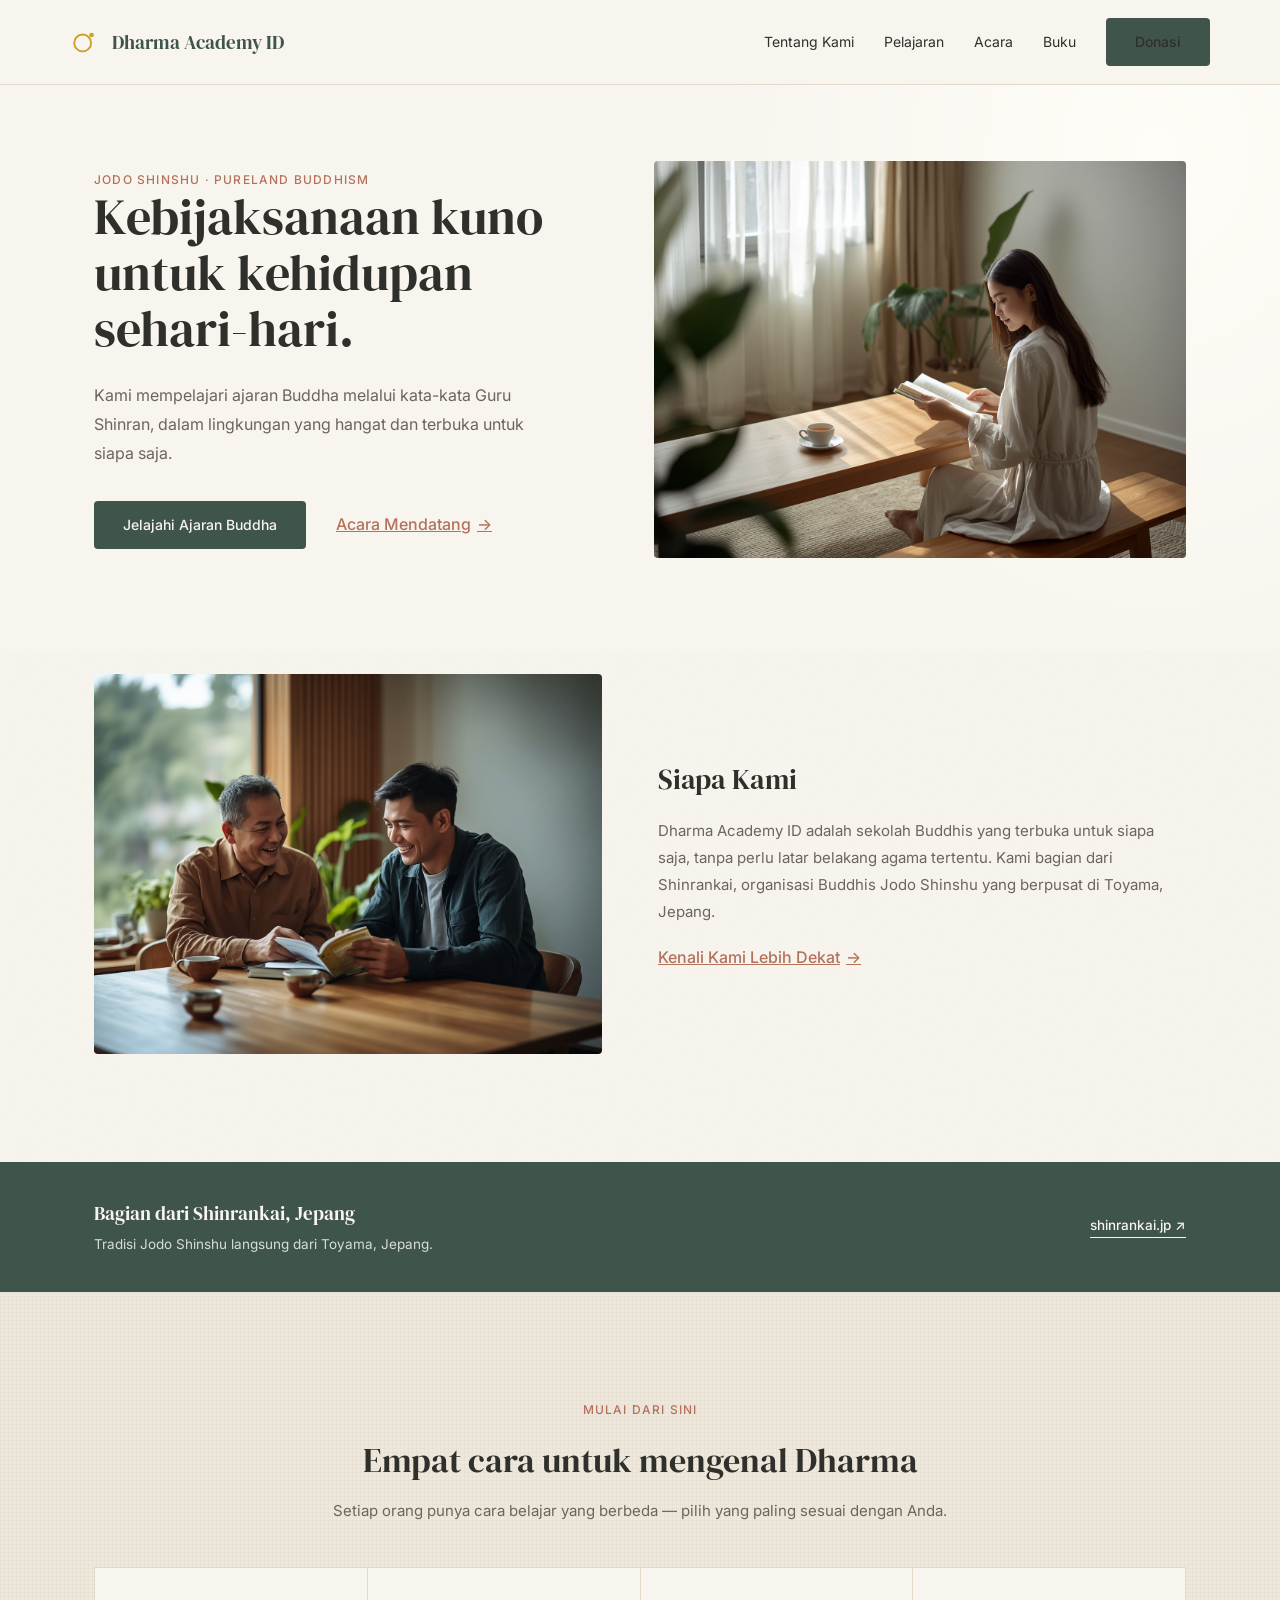
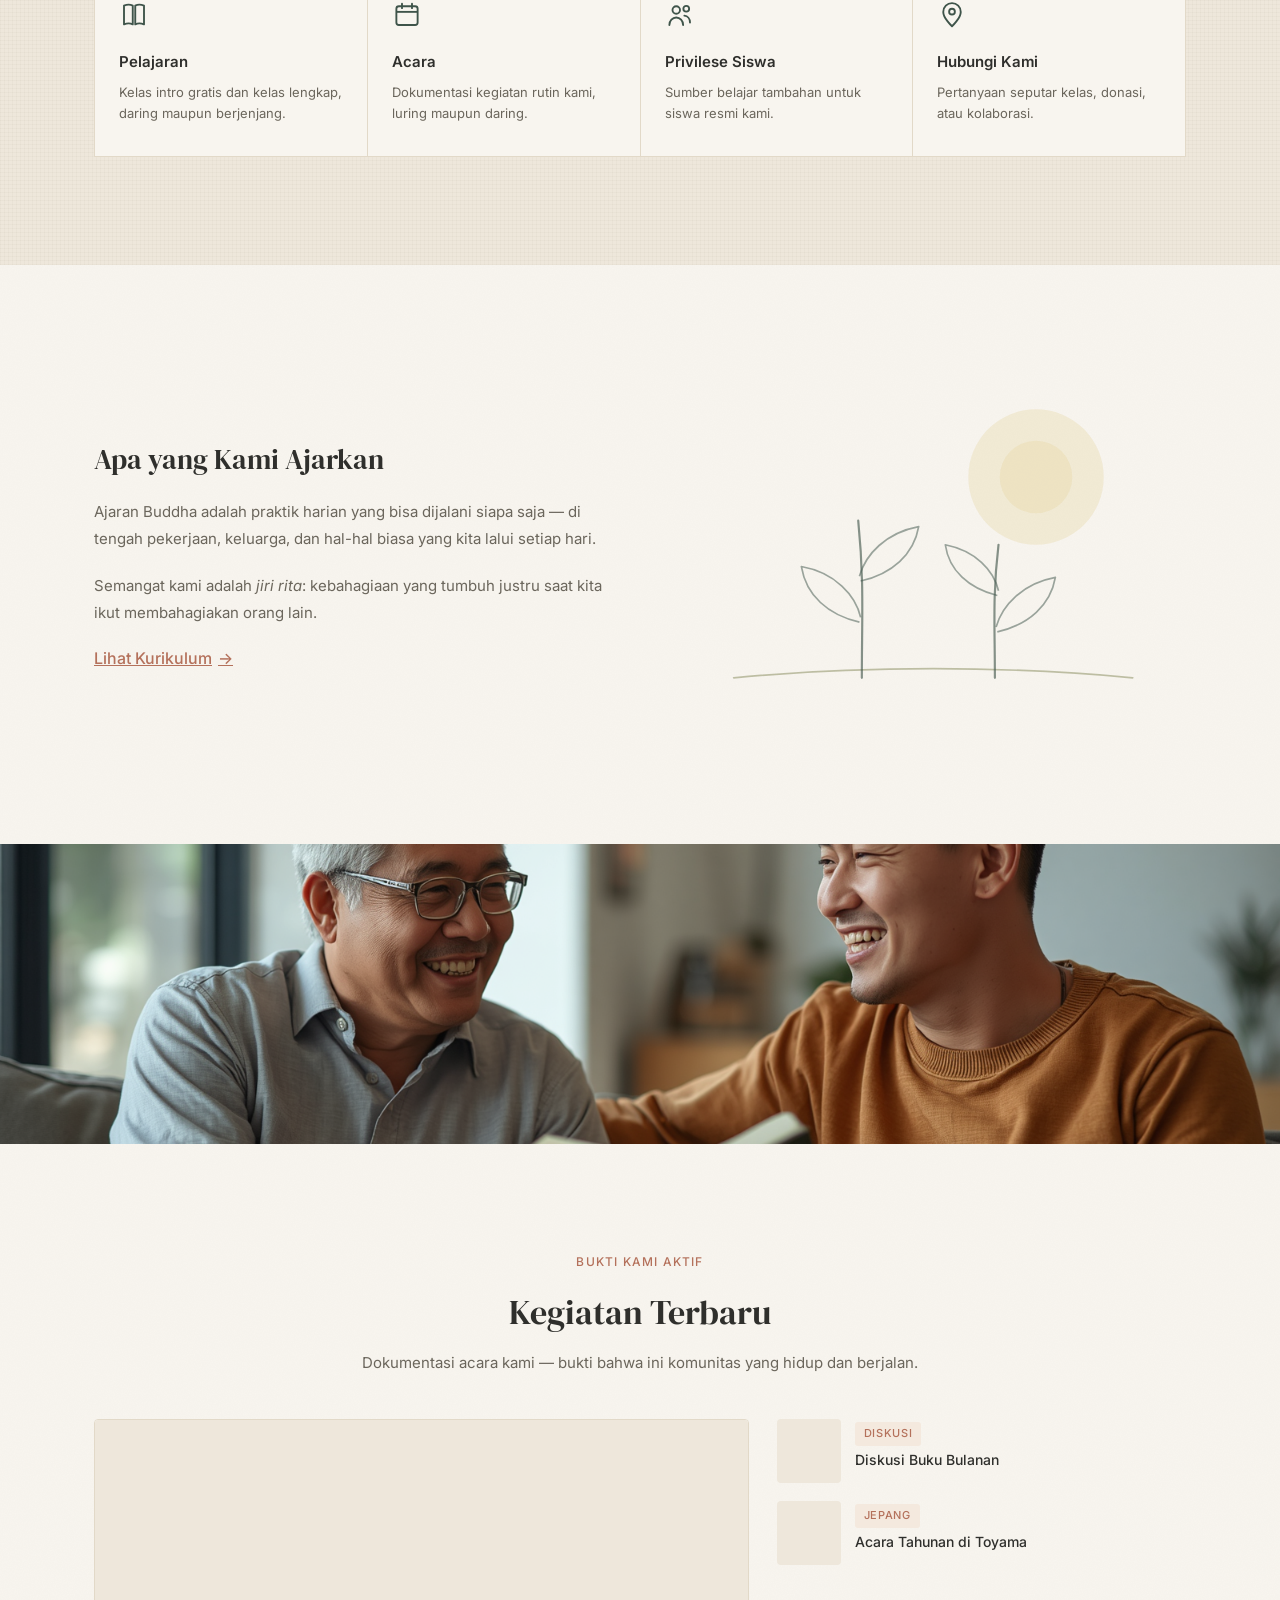
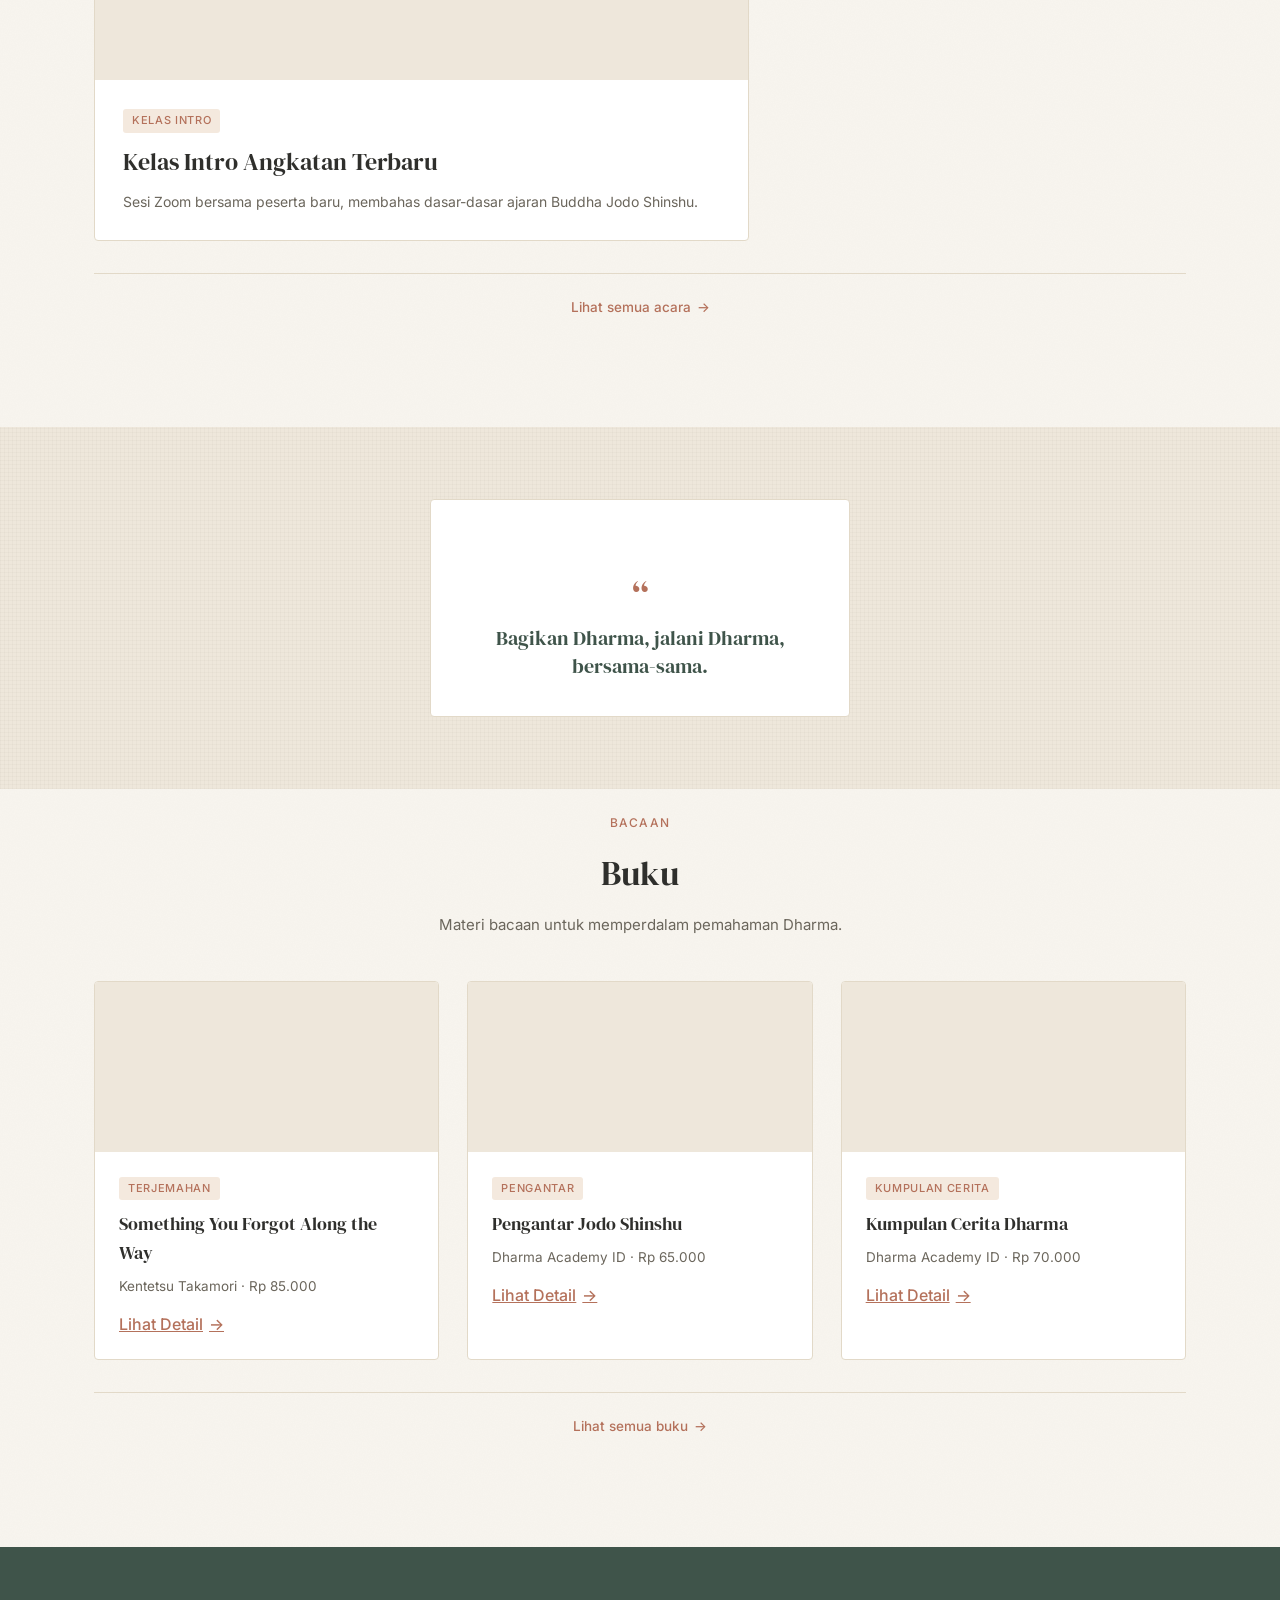
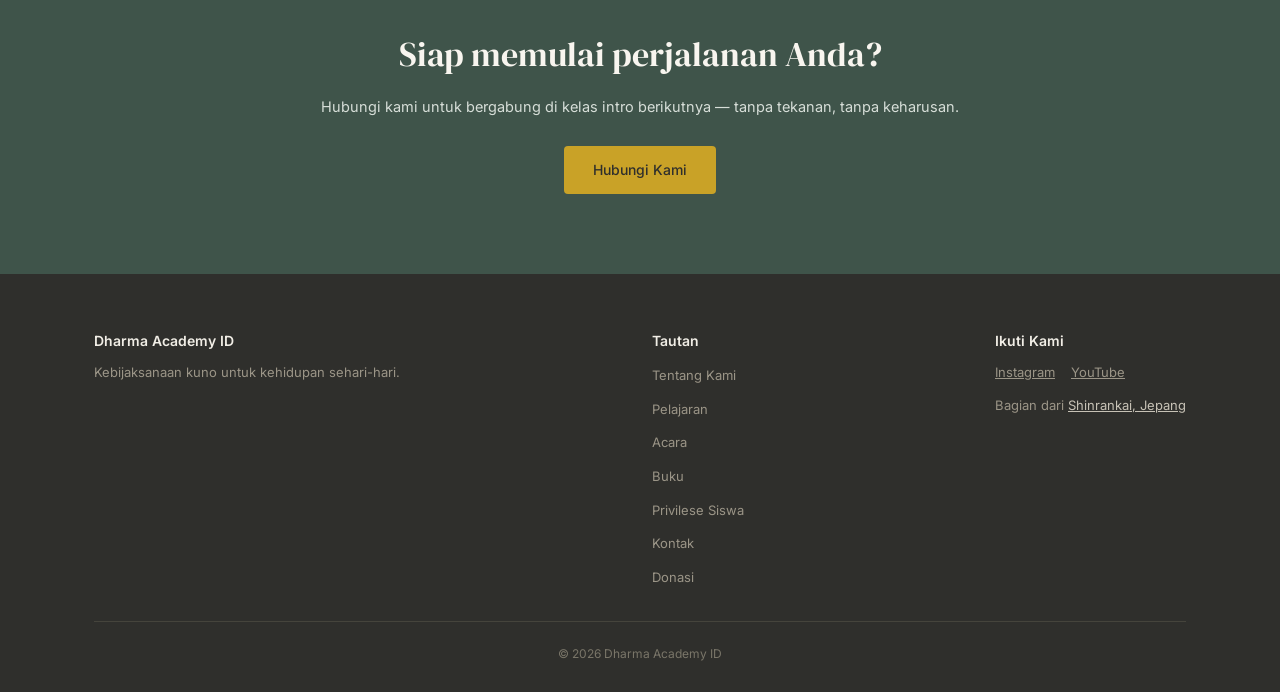
==== index.html @ abb0d8de "Blend B + C + E: give each element a distinct job Removes the breath marks and sprigs (placed becaus" ====
<!DOCTYPE html>
<html lang="id">
<head>
  <meta charset="UTF-8">
  <meta name="viewport" content="width=device-width, initial-scale=1.0">
  <title>Dharma Academy ID — Kebijaksanaan Kuno untuk Kehidupan Sehari-hari</title>
  <meta name="description" content="Dharma Academy ID adalah sekolah Buddhis yang terbuka untuk semua, berakar pada ajaran Buddha melalui kata-kata Guru Shinran, dan terhubung dengan kehidupan sehari-hari.">

  <meta property="og:title" content="Dharma Academy ID">
  <meta property="og:description" content="Kebijaksanaan kuno untuk kehidupan sehari-hari — belajar ajaran Buddha dalam lingkungan yang tenang dan terbuka untuk semua.">
  <meta property="og:type" content="website">
  <meta property="og:locale" content="id_ID">

  <link rel="preconnect" href="https://fonts.googleapis.com">
  <link rel="preconnect" href="https://fonts.gstatic.com" crossorigin>
  <link href="https://fonts.googleapis.com/css2?family=DM+Serif+Display&family=Inter:wght@400;500;600&display=swap" rel="stylesheet">
  <link rel="stylesheet" href="style.css">
</head>
<body>

<header class="site-header">
  <div class="wrap site-nav">
    <a href="index.html" class="site-nav__logo">
      <svg viewBox="0 0 64 64" xmlns="http://www.w3.org/2000/svg" role="img" aria-label="Logo Dharma Academy ID">
        <circle cx="27" cy="34" r="18" fill="none" stroke="#C9A227" stroke-width="4"/>
        <circle cx="46" cy="17" r="5" fill="#C9A227"/>
      </svg>
      <span>Dharma Academy ID</span>
    </a>
    <ul class="site-nav__links">
      <li><a href="about.html">Tentang Kami</a></li>
      <li><a href="lesson.html">Pelajaran</a></li>
      <li><a href="event.html">Acara</a></li>
      <li><a href="book.html">Buku</a></li>
      <li><a href="donation.html" class="btn btn-primary">Donasi</a></li>
    </ul>
    <button class="site-nav__toggle" aria-label="Buka menu" aria-expanded="false">&#9776;</button>
  </div>
  <div class="site-nav__drawer" hidden>
    <ul>
      <li><a href="about.html">Tentang Kami</a></li>
      <li><a href="lesson.html">Pelajaran</a></li>
      <li><a href="event.html">Acara</a></li>
      <li><a href="book.html">Buku</a></li>
      <li><a href="privilege.html">Privilese Siswa</a></li>
      <li><a href="contact.html">Kontak</a></li>
      <li><a href="donation.html" class="btn btn-primary">Donasi</a></li>
    </ul>
    <div class="site-nav__drawer__social">
      <a href="#" target="_blank" rel="noopener">Instagram</a>
      <a href="#" target="_blank" rel="noopener">YouTube</a>
    </div>
  </div>
</header>

<main>

  <section class="home-hero reveal">
    <div class="wrap home-hero__inner">
      <div class="home-hero__text">
        <p class="eyebrow">Jodo Shinshu &middot; Pureland Buddhism</p>
        <h1>Kebijaksanaan kuno untuk kehidupan sehari-hari.</h1>
        <p class="sub">Kami mempelajari ajaran Buddha melalui kata-kata Guru Shinran, dalam lingkungan yang hangat dan terbuka untuk siapa saja.</p>
        <div class="home-hero__actions">
          <a href="about.html" class="btn btn-primary">Jelajahi Ajaran Buddha</a>
          <a href="event.html" class="btn-text">Acara Mendatang</a>
        </div>
      </div>
      <div class="home-hero__image">
        <img src="assets/images/illustrations/hero-illustration.jpg" alt="Seseorang membaca dengan tenang di meja rendah kayu, ditemani secangkir teh" width="1000" height="750" loading="eager">
      </div>
    </div>
  </section>


  <section class="section reveal" style="padding-top:24px;">
    <div class="wrap content-split">
      <div class="content-split__image">
        <img src="assets/images/illustrations/community-illustration.jpg" alt="Dua orang berbincang hangat sambil membaca buku bersama" width="1000" height="750" loading="lazy">
      </div>
      <div class="content-split__text">
        <h2>Siapa Kami</h2>
        <p>Dharma Academy ID adalah sekolah Buddhis yang terbuka untuk siapa saja, tanpa perlu latar belakang agama tertentu. Kami bagian dari Shinrankai, organisasi Buddhis Jodo Shinshu yang berpusat di Toyama, Jepang.</p>
        <a href="about.html" class="btn-text">Kenali Kami Lebih Dekat</a>
      </div>
    </div>
  </section>

  <div class="japan-banner reveal">
    <div class="wrap japan-banner__inner">
      <div>
        <h3>Bagian dari Shinrankai, Jepang</h3>
        <p>Tradisi Jodo Shinshu langsung dari Toyama, Jepang.</p>
      </div>
      <a href="https://shinrankai.jp/" target="_blank" rel="noopener">shinrankai.jp &#8599;</a>
    </div>
  </div>

  <section class="section section--tinted reveal">
    <div class="wrap">
      <div class="section-header center">
        <p class="eyebrow">Mulai dari Sini</p>
        <h2>Empat cara untuk mengenal Dharma</h2>
        <p class="desc">Setiap orang punya cara belajar yang berbeda — pilih yang paling sesuai dengan Anda.</p>
      </div>
      <div class="card-grid-4">
        <a href="lesson.html" class="activity-card">
          <svg class="activity-card__icon" viewBox="0 0 24 24" fill="none" xmlns="http://www.w3.org/2000/svg"><path d="M4 4.5c2.5-1 5-1 7 0v15c-2-1-4.5-1-7 0v-15z" stroke="currentColor" stroke-width="1.5" stroke-linejoin="round"/><path d="M20 4.5c-2.5-1-5-1-7 0v15c2-1 4.5-1 7 0v-15z" stroke="currentColor" stroke-width="1.5" stroke-linejoin="round"/></svg>
          <h3>Pelajaran</h3>
          <p>Kelas intro gratis dan kelas lengkap, daring maupun berjenjang.</p>
        </a>
        <a href="event.html" class="activity-card">
          <svg class="activity-card__icon" viewBox="0 0 24 24" fill="none" xmlns="http://www.w3.org/2000/svg"><rect x="3.5" y="5" width="17" height="15" rx="2" stroke="currentColor" stroke-width="1.5"/><path d="M3.5 9.5h17" stroke="currentColor" stroke-width="1.5"/><path d="M8 3v3.5M16 3v3.5" stroke="currentColor" stroke-width="1.5" stroke-linecap="round"/></svg>
          <h3>Acara</h3>
          <p>Dokumentasi kegiatan rutin kami, luring maupun daring.</p>
        </a>
        <a href="privilege.html" class="activity-card">
          <svg class="activity-card__icon" viewBox="0 0 24 24" fill="none" xmlns="http://www.w3.org/2000/svg"><circle cx="9" cy="8" r="3" stroke="currentColor" stroke-width="1.5"/><path d="M3.5 20c0-3.3 2.5-6 5.5-6s5.5 2.7 5.5 6" stroke="currentColor" stroke-width="1.5" stroke-linecap="round"/><circle cx="17" cy="7" r="2.3" stroke="currentColor" stroke-width="1.5"/><path d="M15.5 12.5c2.6.3 4.5 2.6 4.5 5.5" stroke="currentColor" stroke-width="1.5" stroke-linecap="round"/></svg>
          <h3>Privilese Siswa</h3>
          <p>Sumber belajar tambahan untuk siswa resmi kami.</p>
        </a>
        <a href="contact.html" class="activity-card">
          <svg class="activity-card__icon" viewBox="0 0 24 24" fill="none" xmlns="http://www.w3.org/2000/svg"><path d="M12 21s7-6.5 7-11.5a7 7 0 10-14 0C5 14.5 12 21 12 21z" stroke="currentColor" stroke-width="1.5" stroke-linejoin="round"/><circle cx="12" cy="9.3" r="2.3" stroke="currentColor" stroke-width="1.5"/></svg>
          <h3>Hubungi Kami</h3>
          <p>Pertanyaan seputar kelas, donasi, atau kolaborasi.</p>
        </a>
      </div>
    </div>
  </section>

  <section class="section reveal">
    <div class="wrap content-split content-split--reverse">
      <div class="content-split__art">
        <svg viewBox="0 0 420 300" fill="none" xmlns="http://www.w3.org/2000/svg" role="img" aria-label="Dua tunas tumbuh dari tanah yang sama menuju cahaya">
          <circle cx="296" cy="86" r="56" fill="#C9A227" opacity=".13"/>
          <circle cx="296" cy="86" r="30" fill="#C9A227" opacity=".10"/>
          <path d="M46 252 C 150 242, 272 242, 376 252" stroke="#8F9366" stroke-width="1.4" stroke-linecap="round" opacity=".55"/>
          <path d="M152 252 C 152 202, 154 172, 149 122" stroke="#3F544A" stroke-width="1.8" stroke-linecap="round" opacity=".62"/>
          <path d="M150 206 C 124 200, 106 184, 102 160 C 130 165, 147 184, 151 202" stroke="#3F544A" stroke-width="1.4" stroke-linejoin="round" opacity=".5"/>
          <path d="M151 172 C 177 166, 195 150, 199 127 C 172 132, 155 150, 150 168" stroke="#3F544A" stroke-width="1.4" stroke-linejoin="round" opacity=".5"/>
          <path d="M262 252 C 262 210, 260 184, 265 142" stroke="#3F544A" stroke-width="1.8" stroke-linecap="round" opacity=".62"/>
          <path d="M264 214 C 290 208, 308 192, 312 169 C 285 174, 268 192, 263 210" stroke="#3F544A" stroke-width="1.4" stroke-linejoin="round" opacity=".5"/>
          <path d="M264 184 C 240 178, 224 163, 221 142 C 246 147, 261 163, 265 180" stroke="#3F544A" stroke-width="1.4" stroke-linejoin="round" opacity=".5"/>
        </svg>
      </div>
      <div class="content-split__text">
        <h2>Apa yang Kami Ajarkan</h2>
        <p>Ajaran Buddha adalah praktik harian yang bisa dijalani siapa saja — di tengah pekerjaan, keluarga, dan hal-hal biasa yang kita lalui setiap hari.</p>
        <p>Semangat kami adalah <em>jiri rita</em>: kebahagiaan yang tumbuh justru saat kita ikut membahagiakan orang lain.</p>
        <a href="lesson.html" class="btn-text">Lihat Kurikulum</a>
      </div>
    </div>
  </section>

  <div class="photo-band reveal">
    <img src="assets/images/illustrations/teaching-illustration.jpg" alt="Dua orang berbincang hangat sambil berbagi buku" loading="lazy">
  </div>

  <section class="section reveal">
    <div class="wrap">
      <div class="section-header center">
        <p class="eyebrow">Bukti Kami Aktif</p>
        <h2>Kegiatan Terbaru</h2>
        <p class="desc">Dokumentasi acara kami — bukti bahwa ini komunitas yang hidup dan berjalan.</p>
      </div>
      <div class="featured-grid">
        <a href="event.html" class="featured-card" style="text-decoration:none; color:inherit;">
          <div class="featured-card__image"></div>
          <div class="featured-card__body">
            <span class="card__tag">Kelas Intro</span>
            <h3 class="featured-card__title">Kelas Intro Angkatan Terbaru</h3>
            <p class="featured-card__text">Sesi Zoom bersama peserta baru, membahas dasar-dasar ajaran Buddha Jodo Shinshu.</p>
          </div>
        </a>
        <div class="featured-list">
          <a href="event.html" class="featured-list__item">
            <div class="featured-list__thumb"></div>
            <div>
              <span class="card__tag" style="margin-bottom:4px;">Diskusi</span>
              <p class="featured-list__title">Diskusi Buku Bulanan</p>
            </div>
          </a>
          <a href="event.html" class="featured-list__item">
            <div class="featured-list__thumb"></div>
            <div>
              <span class="card__tag" style="margin-bottom:4px;">Jepang</span>
              <p class="featured-list__title">Acara Tahunan di Toyama</p>
            </div>
          </a>
        </div>
      </div>
      <div class="text-separator" style="margin-top:32px;"><a href="event.html">Lihat semua acara</a></div>
    </div>
  </section>

  <div class="quote-band reveal">
    <div class="wrap">
      <div class="quote-card">
        <p class="quote-card__mark">&ldquo;</p>
        <blockquote>Bagikan Dharma, jalani Dharma, bersama-sama.</blockquote>
      </div>
    </div>
  </div>


  <section class="section reveal" style="padding-top:24px;">
    <div class="wrap">
      <div class="section-header center">
        <p class="eyebrow">Bacaan</p>
        <h2>Buku</h2>
        <p class="desc">Materi bacaan untuk memperdalam pemahaman Dharma.</p>
      </div>
      <div class="card-grid-3">
        <div class="card">
          <div class="card__image"></div>
          <div class="card__body">
            <span class="card__tag">Terjemahan</span>
            <h3 class="card__title">Something You Forgot Along the Way</h3>
            <p class="card__text">Kentetsu Takamori &middot; Rp 85.000</p>
            <a href="book.html" class="btn-text">Lihat Detail</a>
          </div>
        </div>
        <div class="card">
          <div class="card__image"></div>
          <div class="card__body">
            <span class="card__tag">Pengantar</span>
            <h3 class="card__title">Pengantar Jodo Shinshu</h3>
            <p class="card__text">Dharma Academy ID &middot; Rp 65.000</p>
            <a href="book.html" class="btn-text">Lihat Detail</a>
          </div>
        </div>
        <div class="card">
          <div class="card__image"></div>
          <div class="card__body">
            <span class="card__tag">Kumpulan Cerita</span>
            <h3 class="card__title">Kumpulan Cerita Dharma</h3>
            <p class="card__text">Dharma Academy ID &middot; Rp 70.000</p>
            <a href="book.html" class="btn-text">Lihat Detail</a>
          </div>
        </div>
      </div>
      <div class="text-separator" style="margin-top:32px;"><a href="book.html">Lihat semua buku</a></div>
    </div>
  </section>

  <div class="cta-band reveal">
    <div class="wrap">
      <h2>Siap memulai perjalanan Anda?</h2>
      <p>Hubungi kami untuk bergabung di kelas intro berikutnya — tanpa tekanan, tanpa keharusan.</p>
      <a href="contact.html" class="btn btn-primary">Hubungi Kami</a>
    </div>
  </div>

</main>

<footer class="site-footer">
  <div class="wrap">
    <div class="site-footer__inner">
      <div>
        <h4>Dharma Academy ID</h4>
        <p>Kebijaksanaan kuno untuk kehidupan sehari-hari.</p>
      </div>
      <div>
        <h4>Tautan</h4>
        <ul class="site-footer__links">
          <li><a href="about.html">Tentang Kami</a></li>
          <li><a href="lesson.html">Pelajaran</a></li>
          <li><a href="event.html">Acara</a></li>
          <li><a href="book.html">Buku</a></li>
          <li><a href="privilege.html">Privilese Siswa</a></li>
          <li><a href="contact.html">Kontak</a></li>
          <li><a href="donation.html">Donasi</a></li>
        </ul>
      </div>
      <div>
        <h4>Ikuti Kami</h4>
        <div class="site-footer__social">
          <a href="#" target="_blank" rel="noopener">Instagram</a>
          <a href="#" target="_blank" rel="noopener">YouTube</a>
        </div>
        <p style="margin-top:12px;">Bagian dari <a href="https://shinrankai.jp/" target="_blank" rel="noopener" style="color:#C7C2B6;">Shinrankai, Jepang</a></p>
      </div>
    </div>
    <div class="site-footer__bottom">&copy; 2026 Dharma Academy ID</div>
  </div>
</footer>

<button id="scroll-top" class="scroll-top" aria-label="Kembali ke atas" hidden>&#8593;</button>

<script src="main.js"></script>
</body>
</html>
---- style.css ----
/* ============================================================
   DHARMA ACADEMY ID — style.css (Website #3)
   Editorial, tranquil, Scandinavian x Japanese — "Ancient wisdom for everyday life"
   ============================================================ */

:root {
  /* Colors */
  --color-bg:          #F8F5EF;  /* warm paper */
  --color-bg-alt:      #EEE7DB;  /* soft linen */
  --color-ink:         #2F2F2C;  /* charcoal ink */
  --color-ink-muted:   #6B665C;
  --color-primary:     #3F544A;  /* forest green — primary buttons, headings accent */
  --color-primary-hover:#324237;
  --color-accent:      #B4715B;  /* muted clay — links */
  --color-highlight:   #C9A227;  /* morning gold — logo, small highlights */
  --color-moss:        #8F9366;  /* moss — tertiary accent */
  --color-white:       #FFFFFF;
  --color-border:      #E2D9C8;

  --font-display: 'DM Serif Display', Georgia, serif;
  --font-body: 'Inter', 'Noto Sans', system-ui, sans-serif;

  --max-width: 1140px;
  --spacing-section: 108px;
  --padding-x-mobile: 20px;
  --padding-x-desktop: 24px;
  --radius-card: 4px;
  --radius-btn: 4px;
}

* { box-sizing: border-box; }
html { scroll-behavior: smooth; }
body {
  margin: 0;
  font-family: var(--font-body);
  background-color: var(--color-bg);
  background-image: url("data:image/svg+xml,%3Csvg xmlns='http://www.w3.org/2000/svg' width='120' height='120'%3E%3Cfilter id='n'%3E%3CfeTurbulence type='fractalNoise' baseFrequency='0.85' numOctaves='2' stitchTiles='stitch'/%3E%3CfeColorMatrix type='matrix' values='0 0 0 0 0.18  0 0 0 0 0.16  0 0 0 0 0.13  0 0 0 0.02 0'/%3E%3C/filter%3E%3Crect width='120' height='120' filter='url(%23n)'/%3E%3C/svg%3E");
  color: var(--color-ink);
  line-height: 1.6;
  overflow-x: hidden;
}
img, svg { max-width: 100%; display: block; }
a { color: inherit; }
h1, h2, h3 { margin: 0; font-family: var(--font-display); font-weight: 400; }
p:last-child { margin-bottom: 0; }

.wrap { max-width: var(--max-width); margin: 0 auto; padding: 0 var(--padding-x-desktop); }

/* ── Buttons ──────────────────────────────────────────────── */
.btn {
  display: inline-block;
  font-family: var(--font-body);
  font-weight: 500;
  font-size: 14px;
  padding: 13px 28px;
  border-radius: var(--radius-btn);
  text-decoration: none;
  border: 1.5px solid transparent;
  min-height: 44px;
  line-height: 1.4;
  transition: background-color 0.2s ease, color 0.2s ease;
}
.btn-primary { background: var(--color-primary); color: var(--color-bg); }
.btn-primary:hover { background: var(--color-primary-hover); }
.btn-text { padding: 0; min-height: auto; color: var(--color-accent); font-weight: 500; }
.btn-text::after { content: '→'; margin-left: 6px; }

/* ── Header / Nav ─────────────────────────────────────────── */
.site-header { background: var(--color-bg); position: sticky; top: 0; z-index: 20; border-bottom: 1px solid var(--color-border); }
.site-nav { display: flex; align-items: center; justify-content: space-between; padding: 18px 0; }
.site-nav__logo { display: flex; align-items: center; gap: 12px; text-decoration: none; }
.site-nav__logo svg { width: 30px; height: 30px; }
.site-nav__logo span { font-family: var(--font-display); font-size: 19px; color: var(--color-primary); }
.site-nav__links { list-style: none; display: flex; align-items: center; gap: 30px; margin: 0; padding: 0; font-size: 14px; }
.site-nav__links a { text-decoration: none; color: var(--color-ink); }
.site-nav__links a:hover { color: var(--color-accent); }
.site-nav__toggle { display: none; background: none; border: none; font-size: 22px; color: var(--color-primary); cursor: pointer; min-width: 44px; min-height: 44px; }
.site-nav__drawer { background: var(--color-bg); border-top: 1px solid var(--color-border); padding: 20px var(--padding-x-mobile) 28px; }
.site-nav__drawer ul { list-style: none; margin: 0 0 20px; padding: 0; display: flex; flex-direction: column; gap: 18px; font-size: 15px; }
.site-nav__drawer a { text-decoration: none; color: var(--color-ink); }
.site-nav__drawer__social { display: flex; gap: 16px; font-size: 13px; color: var(--color-ink-muted); }

/* ── Homepage Hero ────────────────────────────────────────── */
.home-hero { background: var(--color-bg); padding: 76px 0 92px; }
.home-hero__inner { display: flex; align-items: center; gap: 68px; }
.home-hero__text { flex: 1 1 440px; }
.home-hero__eyebrow-row { display: flex; align-items: center; gap: 12px; margin-bottom: 22px; }
.home-hero__eyebrow-row .ink-mini { width: 46px; height: 46px; mix-blend-mode: multiply; flex-shrink: 0; }
.home-hero__text p.eyebrow { font-weight: 500; font-size: 12px; letter-spacing: 0.1em; text-transform: uppercase; color: var(--color-accent); margin: 0; }
.home-hero__text h1 { font-size: clamp(34px, 4.4vw, 50px); line-height: 1.12; margin: 0 0 24px; color: var(--color-ink); }
.home-hero__text p.sub { font-size: 16px; color: var(--color-ink-muted); line-height: 1.8; max-width: 440px; margin: 0 0 34px; }
.home-hero__actions { display: flex; align-items: center; gap: 30px; flex-wrap: wrap; }
.home-hero__image { flex: 1 1 480px; width: 100%; border-radius: var(--radius-card); overflow: hidden; }
.home-hero__image img { width: 100%; height: auto; }

/* ── Natural light ────────────────────────────────────────────
   A soft wash where daylight would fall. Gives warmth and depth
   with no symbolism attached — texture, not ornament. */
.home-hero::before, .page-hero::before {
  content: '';
  position: absolute;
  top: -30%; right: -12%;
  width: 62%; height: 150%;
  background: radial-gradient(ellipse at 65% 28%, rgba(255,253,247,0.95) 0%, rgba(255,253,247,0) 62%);
  pointer-events: none;
  z-index: 0;
}

/* ── MATERIAL — the quiet in between ──────────────────────────
   Job: fill negative space and mark a change of ground. The surface
   itself becomes linen; nothing is placed on it, so nothing can read
   as stuck on. From the MATERIAL row of the mood board. */
.section--tinted, .quote-band {
  background-color: var(--color-bg-alt);
  background-image:
    repeating-linear-gradient(90deg, rgba(90,80,60,.032) 0 1px, transparent 1px 4px),
    repeating-linear-gradient(0deg,  rgba(90,80,60,.032) 0 1px, transparent 1px 4px);
}

/* ── PHOTOGRAPH BAND — the human breath ───────────────────────
   Job: a full-width pause of real people between two ideas.
   Serves Human First. Used sparingly — at most once per page. */
.photo-band { width: 100%; height: 300px; overflow: hidden; }
.photo-band img { width: 100%; height: 100%; object-fit: cover; object-position: center 42%; }

/* ── EDITORIAL ILLUSTRATION — ideas that can't be photographed ─
   Job: sit beside the text as a companion image, at a size that
   matches it and aligned to the same column, so it belongs to the
   composition rather than resting on top of it. */
.content-split__art { flex: 1 1 380px; width: 100%; }
.content-split__art svg { width: 100%; height: auto; }

/* ── Breath mark ──────────────────────────────────────────────
   Section break between ideas. A hairline carrying the brand's own
   geometry (ring + offset dot), so the marks belong to the logo and
   to each other rather than being loose ornaments. */
.breath { display: flex; align-items: center; justify-content: center; gap: 16px; padding: 6px 0; }
.breath::before, .breath::after { content: ''; height: 1px; width: 72px; background: var(--color-border); }
.breath svg { width: 20px; height: 20px; color: var(--color-highlight); opacity: 0.85; flex-shrink: 0; }
.breath--soft::before, .breath--soft::after { width: 48px; }

/* ── Sprig ────────────────────────────────────────────────────
   A neutral growing form — warmth and "wisdom in daily life" without
   belonging to any one culture. Used sparingly, always in the margin. */
.sprig { position: absolute; pointer-events: none; color: var(--color-moss); opacity: 0.4; z-index: 0; }
.sprig--right { right: 2%; top: 12%; width: 78px; }
.sprig--left { left: 2%; bottom: 10%; width: 66px; transform: scaleX(-1); }
@media (max-width: 1240px) { .sprig { display: none; } }

.section, .home-hero, .page-hero, .quote-band { position: relative; overflow: hidden; }
.section > .wrap, .home-hero > .wrap, .page-hero > .wrap, .quote-band > .wrap { position: relative; z-index: 1; }

/* ── Section generic ──────────────────────────────────────── */
.section { padding: var(--spacing-section) 0; }
.section-header { max-width: 620px; margin: 0 0 44px; }
.section-header.center { text-align: center; margin-left: auto; margin-right: auto; }
.section-header p.eyebrow { font-weight: 500; font-size: 12px; letter-spacing: 0.1em; text-transform: uppercase; color: var(--color-accent); margin: 0 0 14px; }
.section-header h2 { font-size: clamp(26px, 3vw, 34px); margin: 0 0 12px; color: var(--color-ink); }
.section-header p.desc { font-size: 15px; color: var(--color-ink-muted); margin: 0; }

/* ── Content split (2-column image + text) ───────────────────── */
.content-split { display: flex; align-items: center; gap: 56px; }
.content-split--reverse { flex-direction: row-reverse; }
.content-split__image { flex: 1 1 380px; width: 100%; border-radius: var(--radius-card); overflow: hidden; }
.content-split__image img { width: 100%; height: auto; }
.content-split__text { flex: 1 1 400px; }
.content-split__text h2 { font-size: 28px; margin: 0 0 16px; }
.content-split__text p { font-size: 15px; color: var(--color-ink-muted); line-height: 1.8; margin: 0 0 20px; }

/* ── Japan connection banner ──────────────────────────────────── */
.japan-banner { background: var(--color-primary); color: var(--color-bg); padding: 36px 0; }
.japan-banner__inner { display: flex; align-items: center; justify-content: space-between; gap: 20px; flex-wrap: wrap; }
.japan-banner h3 { font-size: 19px; margin: 0 0 6px; }
.japan-banner p { font-family: var(--font-body); font-size: 13.5px; margin: 0; color: #D7DED8; }
.japan-banner a { color: var(--color-bg); font-weight: 500; font-size: 13.5px; text-decoration: none; border-bottom: 1px solid var(--color-bg); white-space: nowrap; }

/* ── Activity cards (4-up) ────────────────────────────────────── */
.card-grid-4 { display: grid; grid-template-columns: repeat(4, 1fr); gap: 1px; background: var(--color-border); border: 1px solid var(--color-border); }
.activity-card { background: var(--color-bg); padding: 32px 24px; display: block; text-decoration: none; color: inherit; transition: background-color 0.2s ease; }
a.activity-card:hover { background: var(--color-bg-alt); }
.activity-card__icon { width: 30px; height: 30px; color: var(--color-primary); margin-bottom: 20px; }
.activity-card h3 { font-family: var(--font-body); font-weight: 600; font-size: 15px; margin: 0 0 8px; color: var(--color-ink); }
.activity-card p { font-size: 13px; color: var(--color-ink-muted); margin: 0; }

/* ── Card grid (events, books — 3-up) ─────────────── */
.card-grid-3 { display: grid; grid-template-columns: repeat(3, 1fr); gap: 28px; }
.card { background: var(--color-white); border: 1px solid var(--color-border); border-radius: var(--radius-card); overflow: hidden; }
.card__image { height: 170px; background: var(--color-bg-alt); }
.card__body { padding: 22px 24px; }
.card__tag { display: inline-block; font-size: 11px; font-weight: 500; letter-spacing: 0.06em; text-transform: uppercase; color: var(--color-accent); background: #F4E9DE; padding: 3px 9px; border-radius: 3px; margin-bottom: 10px; }
.card__title { font-family: var(--font-display); font-size: 18px; margin: 0 0 8px; }
.card__text { font-size: 13.5px; color: var(--color-ink-muted); margin: 0 0 14px; }

/* ── Featured layout (one big + smaller list beside it) ──────────── */
.featured-grid { display: grid; grid-template-columns: 1.6fr 1fr; gap: 28px; align-items: start; }
.featured-card { background: var(--color-white); border: 1px solid var(--color-border); border-radius: var(--radius-card); overflow: hidden; }
.featured-card__image { height: 260px; background: var(--color-bg-alt); }
.featured-card__body { padding: 26px 28px; }
.featured-card__title { font-family: var(--font-display); font-size: 24px; margin: 0 0 10px; }
.featured-card__text { font-size: 14px; color: var(--color-ink-muted); margin: 0; }
.featured-list { display: flex; flex-direction: column; gap: 18px; }
.featured-list__item { display: flex; gap: 14px; align-items: flex-start; text-decoration: none; color: inherit; }
.featured-list__thumb { width: 64px; height: 64px; border-radius: 4px; background: var(--color-bg-alt); flex-shrink: 0; overflow: hidden; }
.featured-list__thumb img { width: 100%; height: 100%; object-fit: cover; }
.featured-list__title { font-size: 14px; font-weight: 500; margin: 0 0 4px; line-height: 1.4; }

/* ── Text separator ──────────────────────────────────────────── */
.text-separator { border-top: 1px solid var(--color-border); padding-top: 20px; text-align: center; }
.text-separator a { color: var(--color-accent); font-size: 13.5px; text-decoration: none; font-weight: 500; }
.text-separator a::after { content: '→'; margin-left: 6px; }

/* ── Quote card ─────────────────────────────────────────────────── */
.quote-band { padding: 72px 0; }
.quote-card { max-width: 420px; margin: 0 auto; background: var(--color-white); border: 1px solid var(--color-border); border-radius: var(--radius-card); padding: 36px 40px; text-align: center; }
.quote-card__mark { font-family: var(--font-display); font-size: 40px; color: var(--color-accent); line-height: 1; margin-bottom: 8px; }
.quote-card blockquote { font-family: var(--font-display); font-size: 20px; color: var(--color-primary); margin: 0; line-height: 1.4; }

/* ── CTA band ─────────────────────────────────────────────────── */
.cta-band { background: var(--color-primary); color: var(--color-bg); text-align: center; padding: 80px 0; }
.cta-band h2 { font-size: clamp(26px, 3vw, 34px); margin: 0 0 14px; color: var(--color-bg); }
.cta-band p { font-family: var(--font-body); font-size: 14.5px; color: #D7DED8; margin: 0 0 28px; }
.cta-band .btn-primary { background: var(--color-highlight); color: var(--color-ink); }
.cta-band .btn-primary:hover { background: #b8901f; }

/* ── Footer ───────────────────────────────────────────────────── */
.site-footer { background: var(--color-ink); color: #C7C2B6; padding: 56px 0 28px; }
.site-footer__inner { display: flex; justify-content: space-between; flex-wrap: wrap; gap: 32px; margin-bottom: 32px; }
.site-footer h4 { font-family: var(--font-body); font-weight: 600; color: #F1EEE6; font-size: 14px; margin: 0 0 10px; }
.site-footer p { font-size: 13px; margin: 0; color: #9B9587; }
.site-footer__links { list-style: none; margin: 0; padding: 0; display: flex; flex-direction: column; gap: 8px; }
.site-footer__links a { text-decoration: none; color: #9B9587; font-size: 13px; }
.site-footer__links a:hover { color: #F1EEE6; }
.site-footer__social { display: flex; gap: 16px; margin-top: 4px; font-size: 13px; color: #9B9587; }
.site-footer__bottom { border-top: 1px solid #45443C; padding-top: 22px; font-size: 12px; color: #7A7669; text-align: center; }

/* ── Scroll to top ────────────────────────────────────────────── */
.scroll-top {
  position: fixed; bottom: 24px; right: 24px; width: 44px; height: 44px; border-radius: 50%;
  background: var(--color-primary); color: var(--color-bg); border: none; font-size: 18px; cursor: pointer; z-index: 30;
}
.scroll-top[hidden] { display: none; }

/* ── Reveal ───────────────────────────────────────────────────
   Progressive enhancement: content is visible by default. Only once
   JS confirms it can drive the animation does it get hidden, so a
   script failure or a throttled tab can never blank the page. */
.reveal { transition: opacity 0.4s ease, transform 0.4s ease; }
html.js-reveal .reveal { opacity: 0; transform: translateY(16px); }
html.js-reveal .reveal.visible { opacity: 1; transform: none; }

@media (prefers-reduced-motion: reduce) {
  html.js-reveal .reveal { opacity: 1; transform: none; }
  .reveal { transition: none; }
}

/* ── Inner page hero ─────────────────────────────────────────── */
.page-hero { padding: 72px 0 52px; text-align: center; }
.page-hero .ink-accent { width: 92px; height: 92px; mix-blend-mode: multiply; margin: 0 auto 10px; }
.page-hero p.eyebrow { font-weight: 500; font-size: 12px; letter-spacing: 0.1em; text-transform: uppercase; color: var(--color-accent); margin: 0 0 14px; }
.page-hero h1 { font-size: clamp(32px, 4vw, 44px); line-height: 1.15; margin: 0 auto 18px; max-width: 760px; }
.page-hero p.lead { font-size: 16px; color: var(--color-ink-muted); line-height: 1.8; max-width: 620px; margin: 0 auto; }

/* ── Prose ───────────────────────────────────────────────────── */
.prose { max-width: 720px; }
.prose.center { margin-left: auto; margin-right: auto; }
.prose h3 { font-size: 22px; margin: 38px 0 12px; }
.prose h3:first-child { margin-top: 0; }
.prose p { font-size: 15.5px; color: var(--color-ink-muted); line-height: 1.85; margin: 0 0 18px; }
.prose ul { margin: 0 0 18px; padding-left: 20px; }
.prose li { font-size: 15.5px; color: var(--color-ink-muted); line-height: 1.85; margin-bottom: 8px; }
.prose strong { color: var(--color-ink); font-weight: 600; }

/* ── Numbered list (curriculum) ──────────────────────────────── */
.numbered-list { border-top: 1px solid var(--color-border); }
.numbered-item { display: flex; gap: 22px; padding: 20px 4px; border-bottom: 1px solid var(--color-border); align-items: baseline; }
.numbered-item__num { font-family: var(--font-display); font-size: 16px; color: var(--color-accent); min-width: 30px; flex-shrink: 0; }
.numbered-item__body h4 { font-family: var(--font-body); font-weight: 600; font-size: 15px; margin: 0 0 4px; color: var(--color-ink); }
.numbered-item__body p { font-size: 13.5px; color: var(--color-ink-muted); margin: 0; line-height: 1.7; }

/* ── Callout ─────────────────────────────────────────────────── */
.callout { background: var(--color-bg-alt); border-left: 3px solid var(--color-primary); padding: 28px 32px; }
.callout h4 { font-family: var(--font-body); font-weight: 600; font-size: 15px; margin: 0 0 10px; color: var(--color-ink); }
.callout p { font-size: 14px; color: var(--color-ink-muted); line-height: 1.78; margin: 0 0 12px; }
.callout dl { margin: 0; font-size: 14px; }
.callout dt { color: var(--color-ink-muted); margin-top: 12px; }
.callout dd { margin: 2px 0 0; color: var(--color-ink); font-weight: 500; }

/* ── Gallery ─────────────────────────────────────────────────── */
.gallery-grid { display: grid; grid-template-columns: repeat(3, 1fr); gap: 14px; }
.gallery-grid__item { background: var(--color-bg-alt); border: 1px solid var(--color-border); border-radius: var(--radius-card); aspect-ratio: 4 / 3; overflow: hidden; }
.gallery-grid__item img { width: 100%; height: 100%; object-fit: cover; }

/* ── Check list (privileges) ─────────────────────────────────── */
.check-list { list-style: none; margin: 0; padding: 0; display: grid; grid-template-columns: repeat(2, 1fr); gap: 1px; background: var(--color-border); border: 1px solid var(--color-border); }
.check-list li { background: var(--color-bg); padding: 22px 26px; font-size: 14.5px; color: var(--color-ink); display: flex; gap: 12px; align-items: flex-start; }
.check-list li::before { content: '—'; color: var(--color-accent); flex-shrink: 0; }
.check-list li span { color: var(--color-ink-muted); font-size: 13px; display: block; margin-top: 4px; line-height: 1.6; }

/* ── Detail rows ─────────────────────────────────────────────── */
.detail-list { border-top: 1px solid var(--color-border); max-width: 620px; margin: 0; }
.detail-row { display: flex; justify-content: space-between; gap: 20px; padding: 18px 2px; border-bottom: 1px solid var(--color-border); font-size: 14.5px; flex-wrap: wrap; }
.detail-row dt { color: var(--color-ink-muted); margin: 0; }
.detail-row dd { margin: 0; color: var(--color-ink); font-weight: 500; }
.detail-row dd a { color: var(--color-accent); text-decoration: none; }

/* ── Link list (external references) ─────────────────────────── */
.link-list { list-style: none; margin: 0; padding: 0; display: flex; flex-direction: column; gap: 1px; background: var(--color-border); border: 1px solid var(--color-border); }
.link-list li { background: var(--color-bg); }
.link-list a { display: flex; justify-content: space-between; align-items: center; gap: 16px; padding: 18px 24px; text-decoration: none; font-size: 14.5px; color: var(--color-ink); }
.link-list a:hover { background: var(--color-bg-alt); }
.link-list__meta { font-size: 13px; color: var(--color-ink-muted); text-align: right; }

/* ── Two column ──────────────────────────────────────────────── */
.two-col { display: grid; grid-template-columns: 1.3fr 1fr; gap: 56px; align-items: start; }

/* ── Mobile ───────────────────────────────────────────────────── */
@media (max-width: 900px) {
  .photo-band { height: 190px; }
  .gallery-grid { grid-template-columns: repeat(2, 1fr); }
  .check-list { grid-template-columns: 1fr; }
  .two-col { grid-template-columns: 1fr; gap: 36px; }
  .wrap { padding: 0 var(--padding-x-mobile); }
  .home-hero__inner, .content-split, .content-split--reverse, .featured-grid { flex-direction: column; }
  .featured-grid { display: flex; }
  .card-grid-4 { grid-template-columns: repeat(2, 1fr); }
  .card-grid-3 { grid-template-columns: 1fr; }
  .site-nav__links { display: none; }
  .site-nav__toggle { display: block; }
  .japan-banner__inner { flex-direction: column; align-items: flex-start; }
  :root { --spacing-section: 60px; }
}
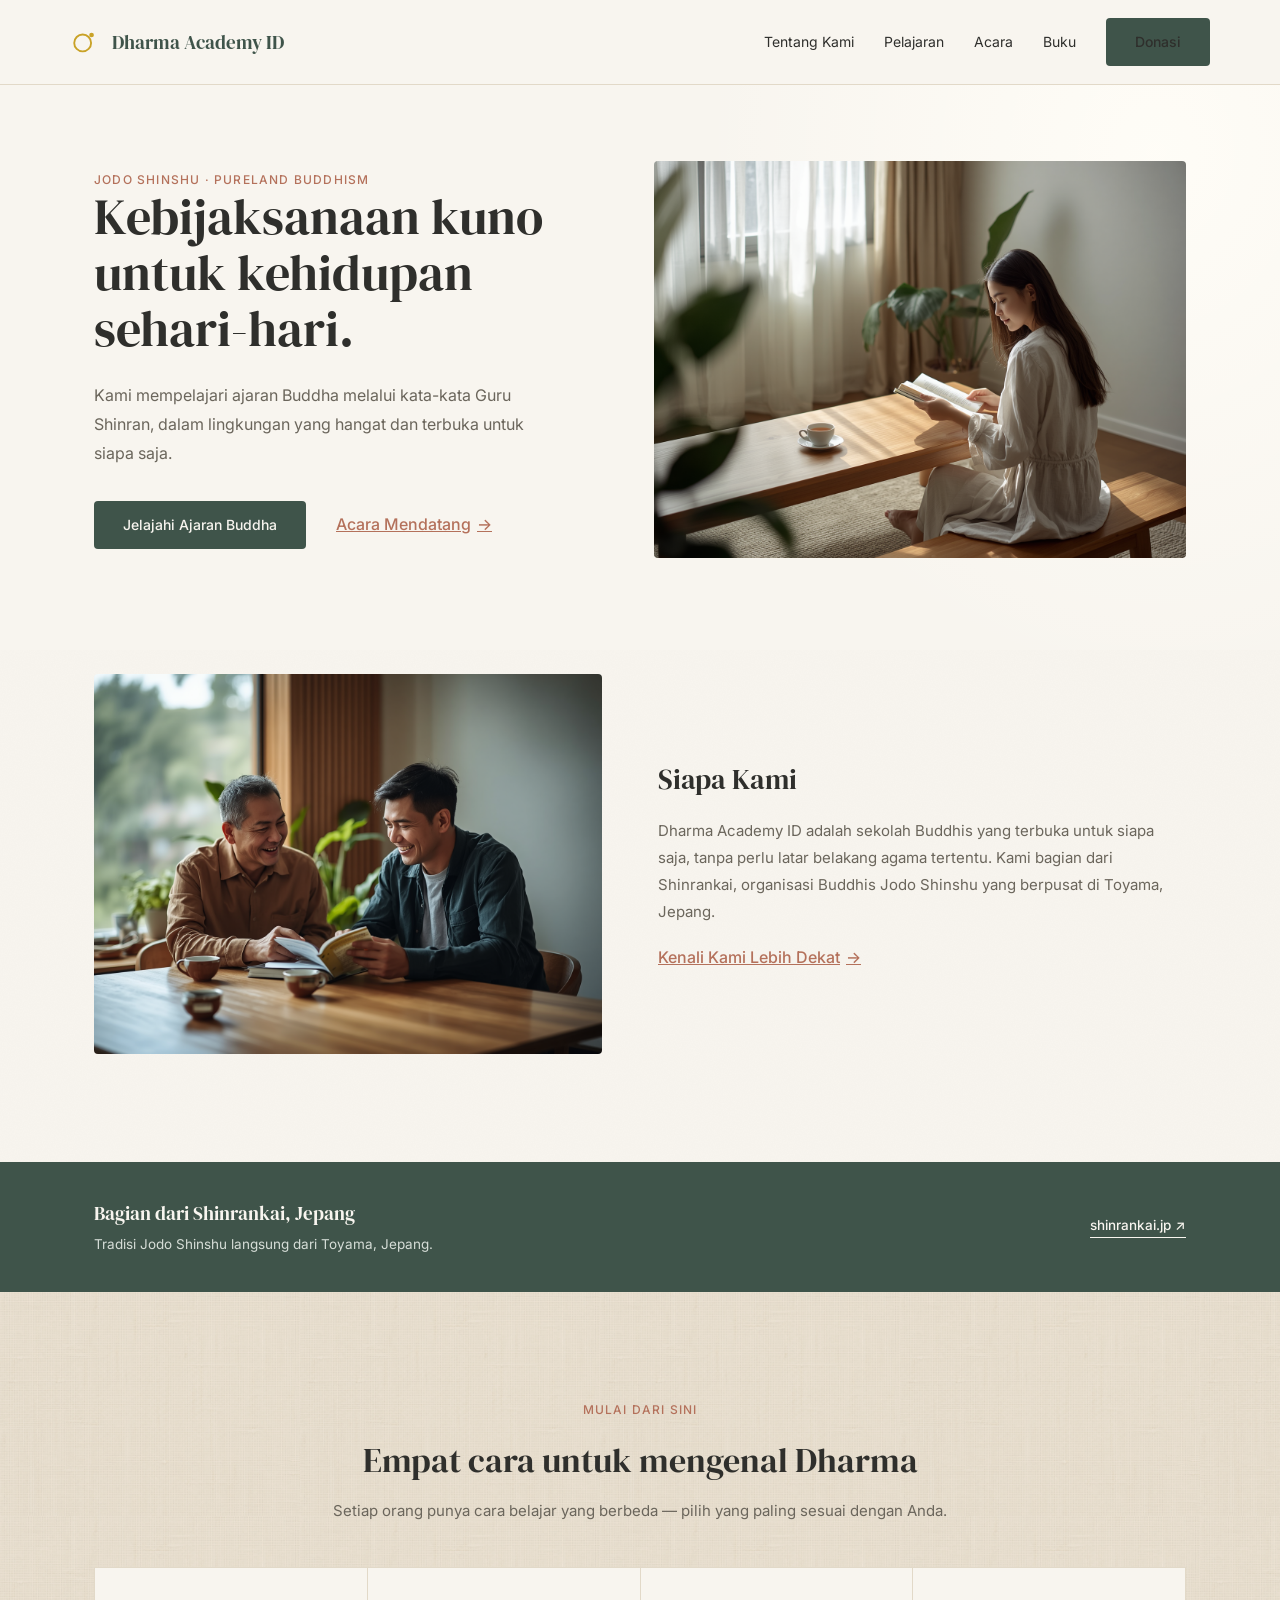
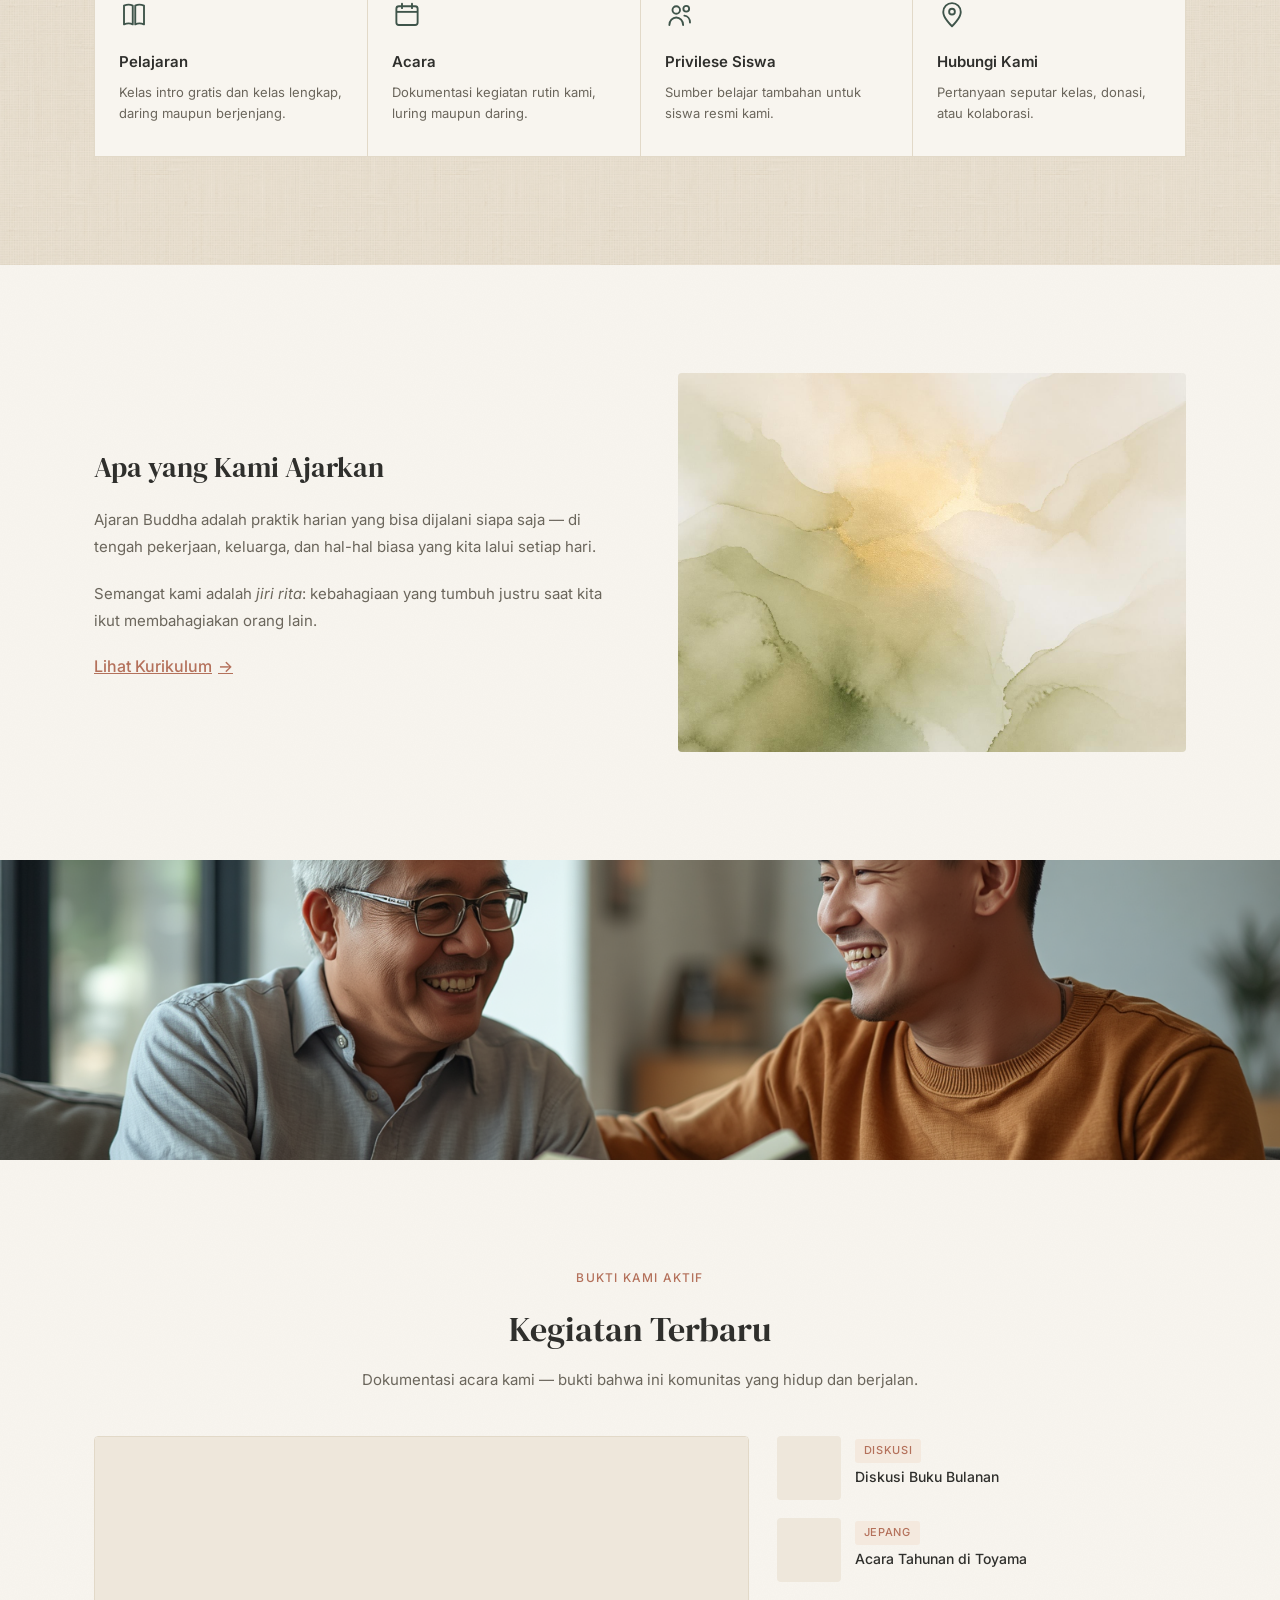
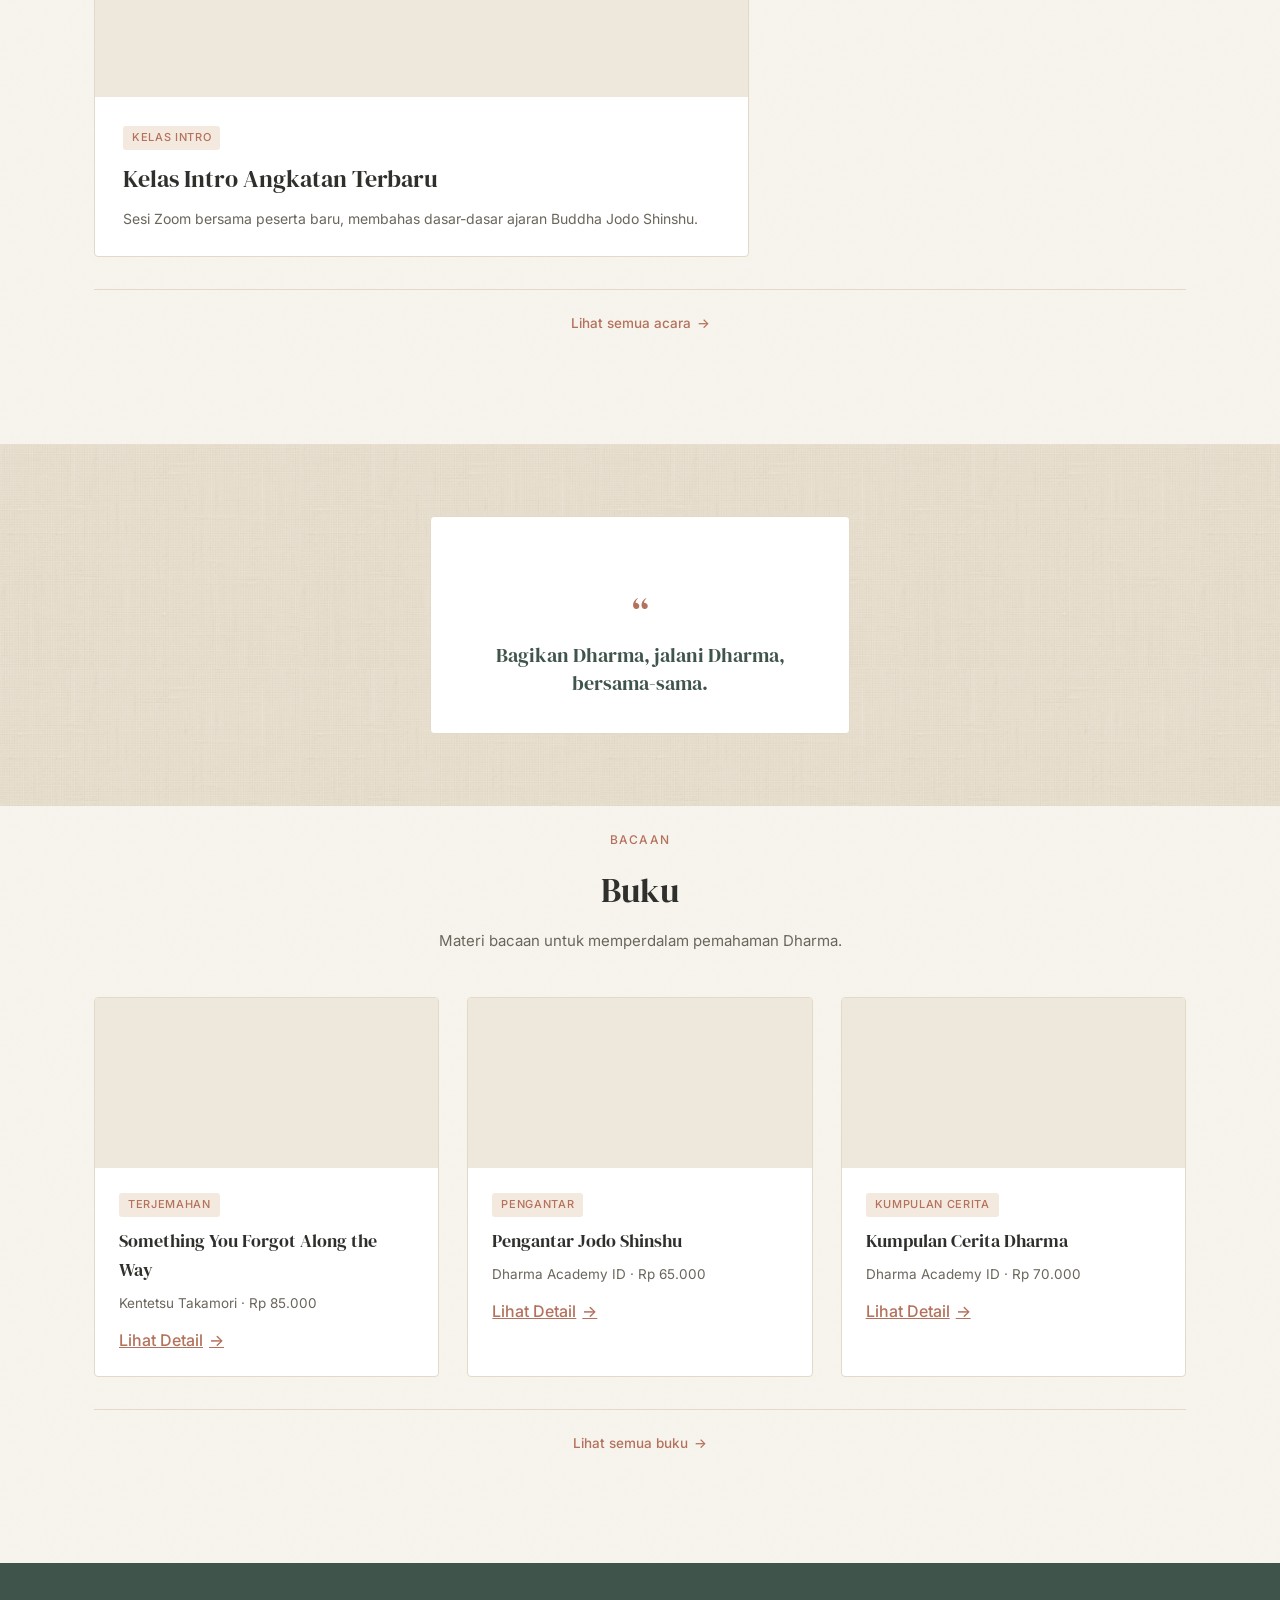
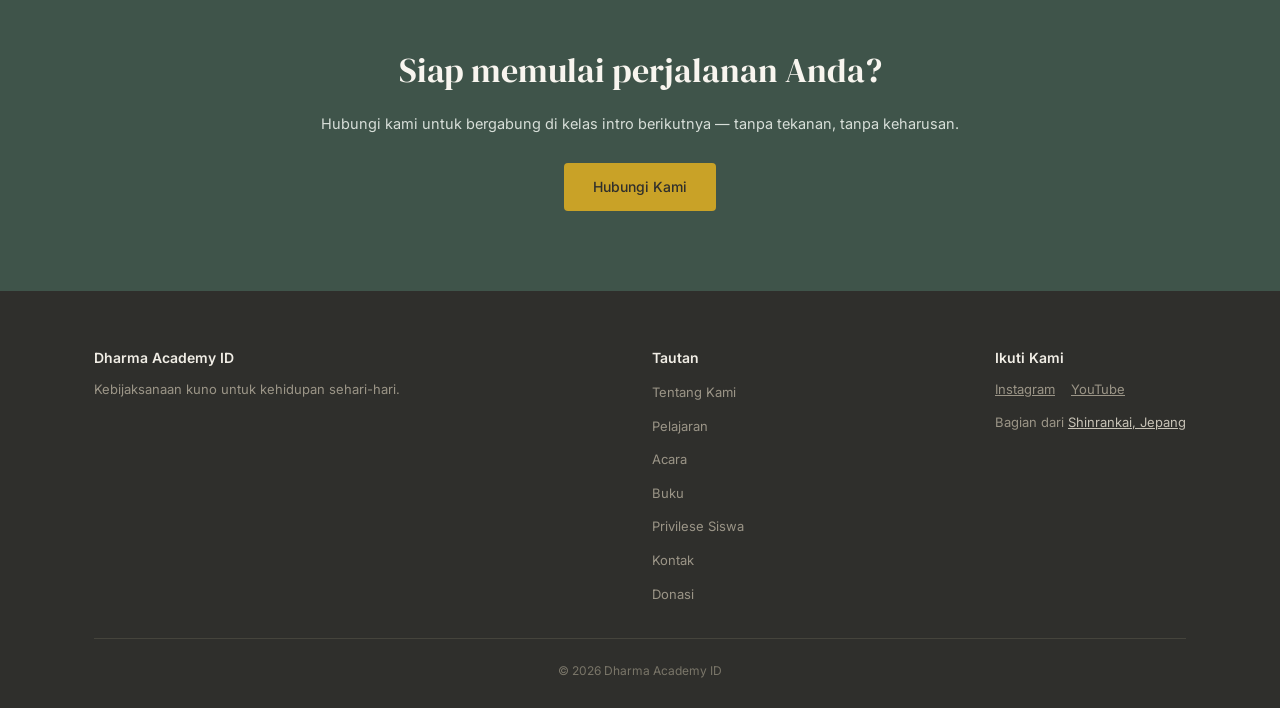
==== commit 19dce9b0: "Replace faked texture and clipart with real generated assets Both previous attempts failed for the s" ====
--- a/index.html
+++ b/index.html
@@ -131,17 +131,7 @@
   <section class="section reveal">
     <div class="wrap content-split content-split--reverse">
       <div class="content-split__art">
-        <svg viewBox="0 0 420 300" fill="none" xmlns="http://www.w3.org/2000/svg" role="img" aria-label="Dua tunas tumbuh dari tanah yang sama menuju cahaya">
-          <circle cx="296" cy="86" r="56" fill="#C9A227" opacity=".13"/>
-          <circle cx="296" cy="86" r="30" fill="#C9A227" opacity=".10"/>
-          <path d="M46 252 C 150 242, 272 242, 376 252" stroke="#8F9366" stroke-width="1.4" stroke-linecap="round" opacity=".55"/>
-          <path d="M152 252 C 152 202, 154 172, 149 122" stroke="#3F544A" stroke-width="1.8" stroke-linecap="round" opacity=".62"/>
-          <path d="M150 206 C 124 200, 106 184, 102 160 C 130 165, 147 184, 151 202" stroke="#3F544A" stroke-width="1.4" stroke-linejoin="round" opacity=".5"/>
-          <path d="M151 172 C 177 166, 195 150, 199 127 C 172 132, 155 150, 150 168" stroke="#3F544A" stroke-width="1.4" stroke-linejoin="round" opacity=".5"/>
-          <path d="M262 252 C 262 210, 260 184, 265 142" stroke="#3F544A" stroke-width="1.8" stroke-linecap="round" opacity=".62"/>
-          <path d="M264 214 C 290 208, 308 192, 312 169 C 285 174, 268 192, 263 210" stroke="#3F544A" stroke-width="1.4" stroke-linejoin="round" opacity=".5"/>
-          <path d="M264 184 C 240 178, 224 163, 221 142 C 246 147, 261 163, 265 180" stroke="#3F544A" stroke-width="1.4" stroke-linejoin="round" opacity=".5"/>
-        </svg>
+        <img src="assets/images/illustrations/wash-teaching.jpg" alt="" width="1000" height="750" loading="lazy">
       </div>
       <div class="content-split__text">
         <h2>Apa yang Kami Ajarkan</h2>
--- a/style.css
+++ b/style.css
@@ -110,11 +110,17 @@
    Job: fill negative space and mark a change of ground. The surface
    itself becomes linen; nothing is placed on it, so nothing can read
    as stuck on. From the MATERIAL row of the mood board. */
-.section--tinted, .quote-band {
-  background-color: var(--color-bg-alt);
-  background-image:
-    repeating-linear-gradient(90deg, rgba(90,80,60,.032) 0 1px, transparent 1px 4px),
-    repeating-linear-gradient(0deg,  rgba(90,80,60,.032) 0 1px, transparent 1px 4px);
+.section--tinted, .quote-band { background-color: var(--color-bg-alt); }
+.section--tinted::after, .quote-band::after {
+  content: '';
+  position: absolute;
+  inset: 0;
+  pointer-events: none;
+  z-index: 0;
+  background-image: url("assets/images/texture-linen.jpg");
+  background-size: 300px;          /* scaled well down so the weave reads fine, not like burlap */
+  mix-blend-mode: multiply;
+  opacity: 0.28;
 }
 
 /* ── PHOTOGRAPH BAND — the human breath ───────────────────────
@@ -127,8 +133,8 @@
    Job: sit beside the text as a companion image, at a size that
    matches it and aligned to the same column, so it belongs to the
    composition rather than resting on top of it. */
-.content-split__art { flex: 1 1 380px; width: 100%; }
-.content-split__art svg { width: 100%; height: auto; }
+.content-split__art { flex: 1 1 380px; width: 100%; border-radius: var(--radius-card); overflow: hidden; }
+.content-split__art img { width: 100%; height: auto; }
 
 /* ── Breath mark ──────────────────────────────────────────────
    Section break between ideas. A hairline carrying the brand's own
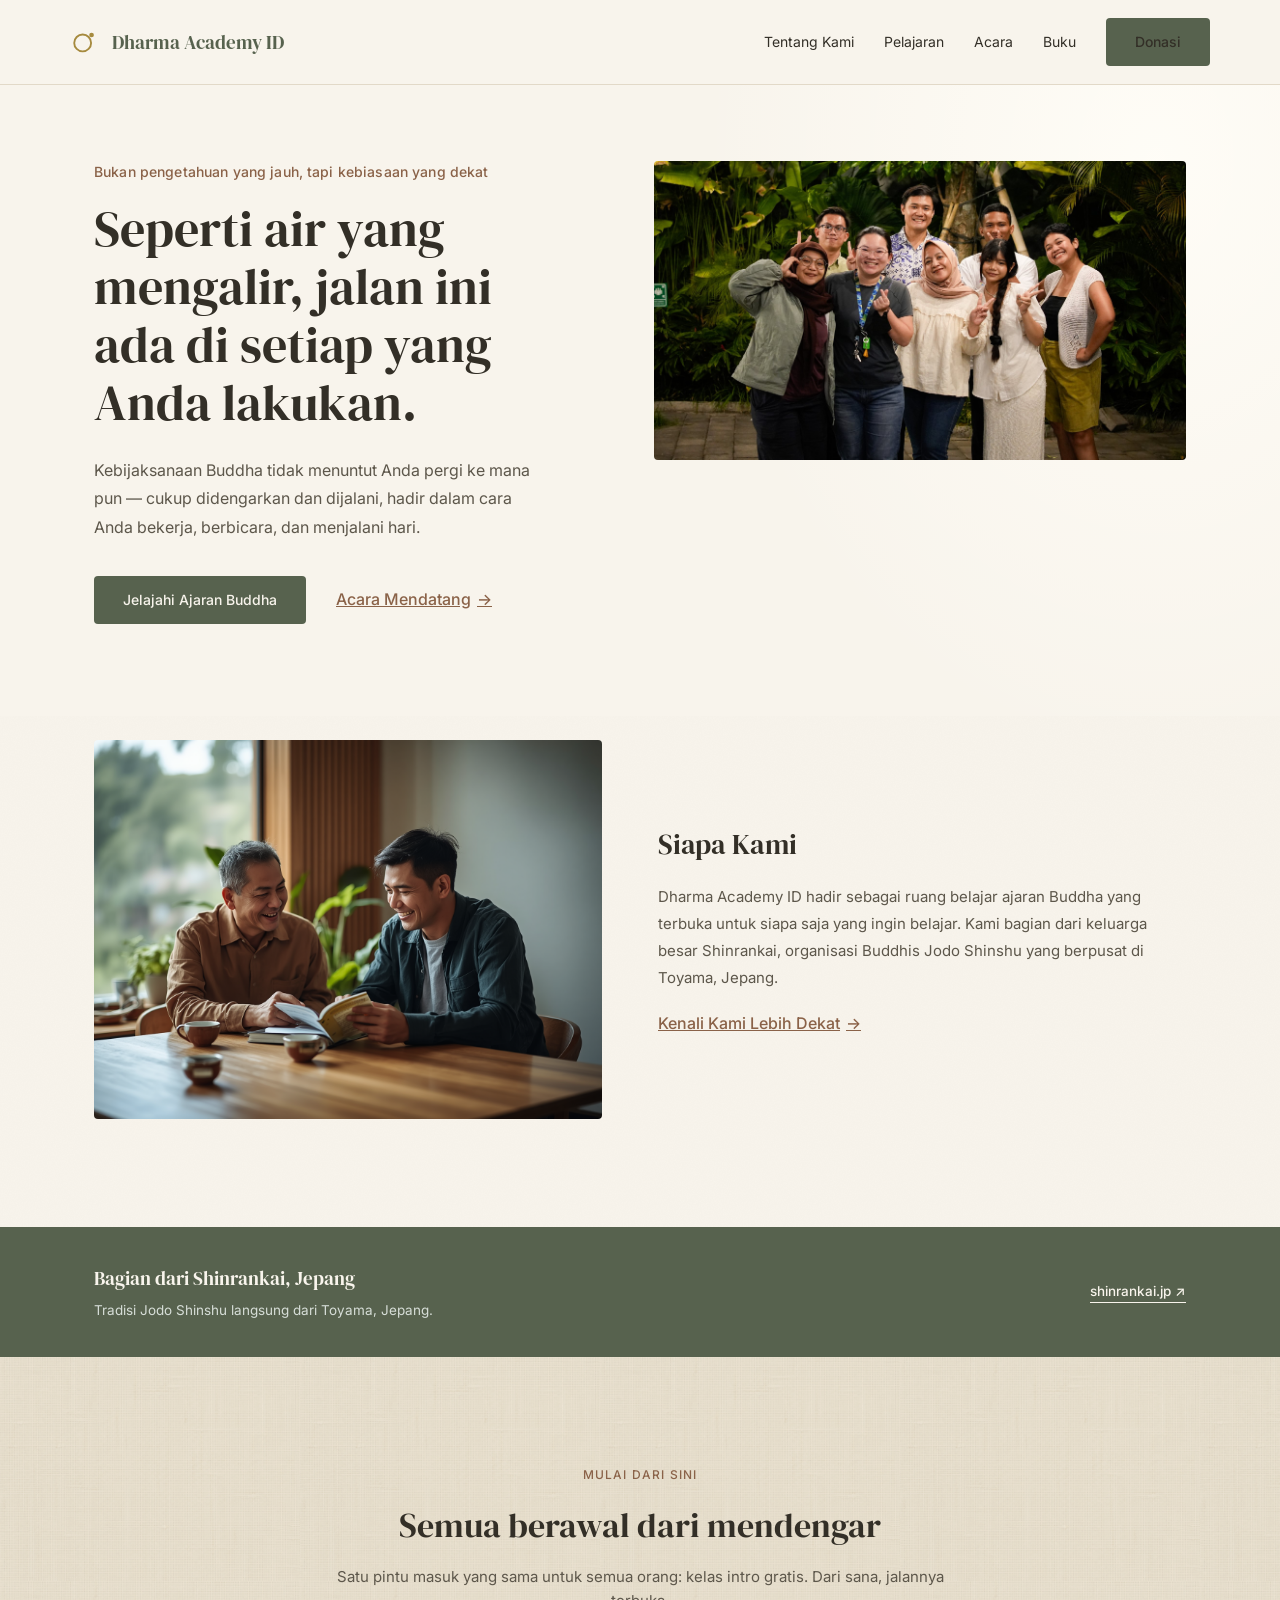
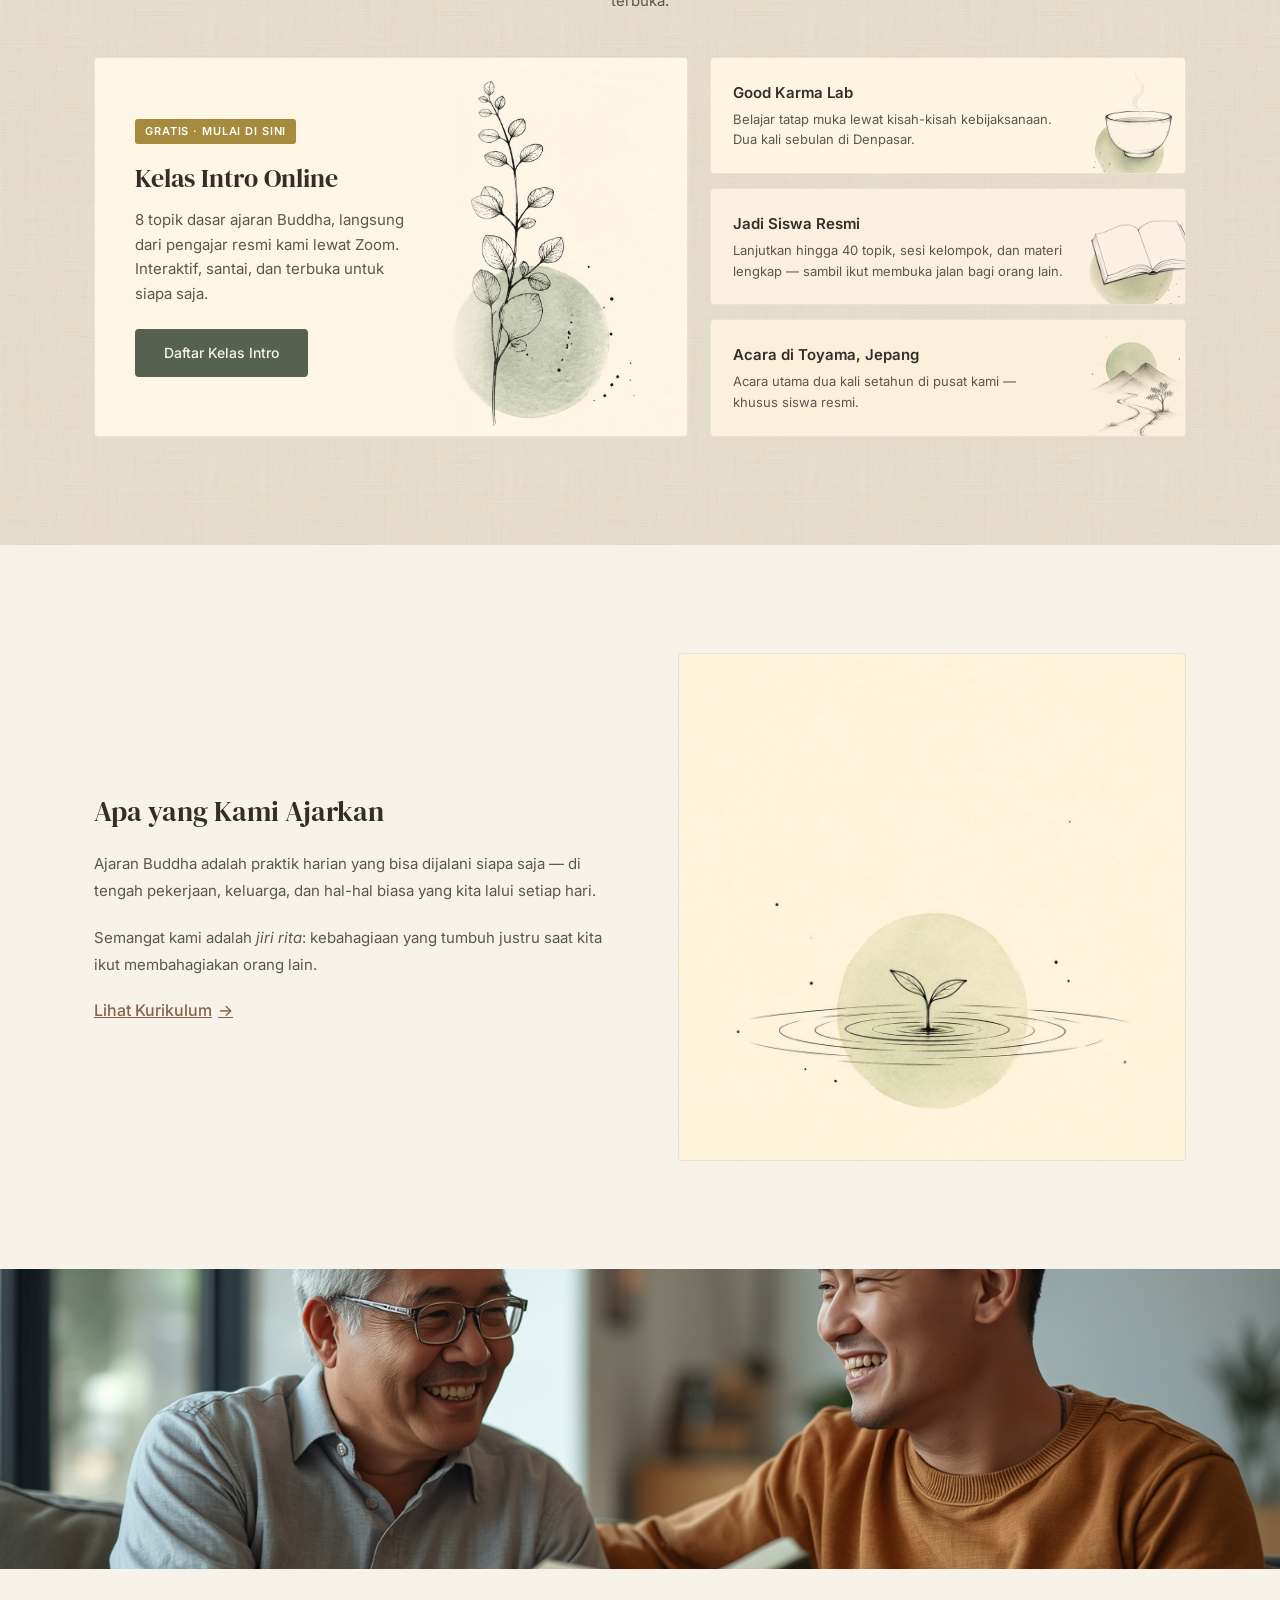
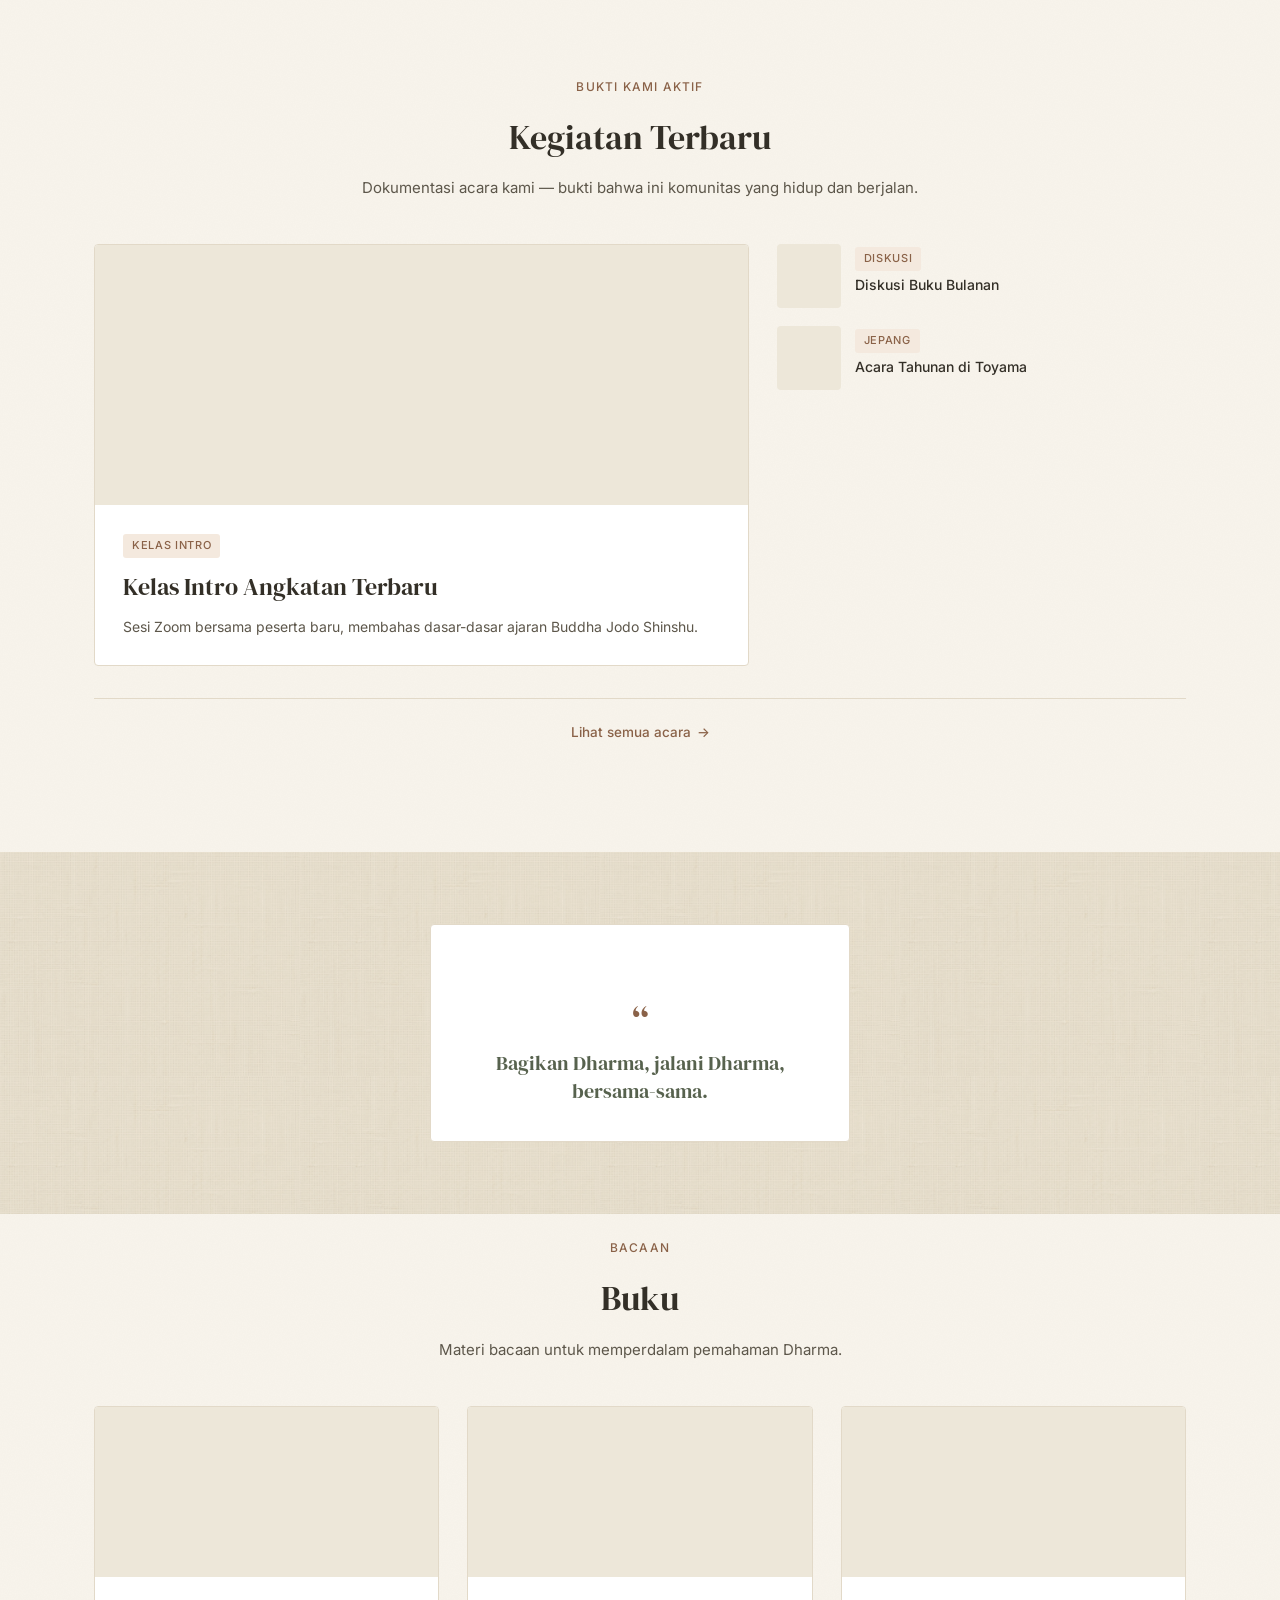
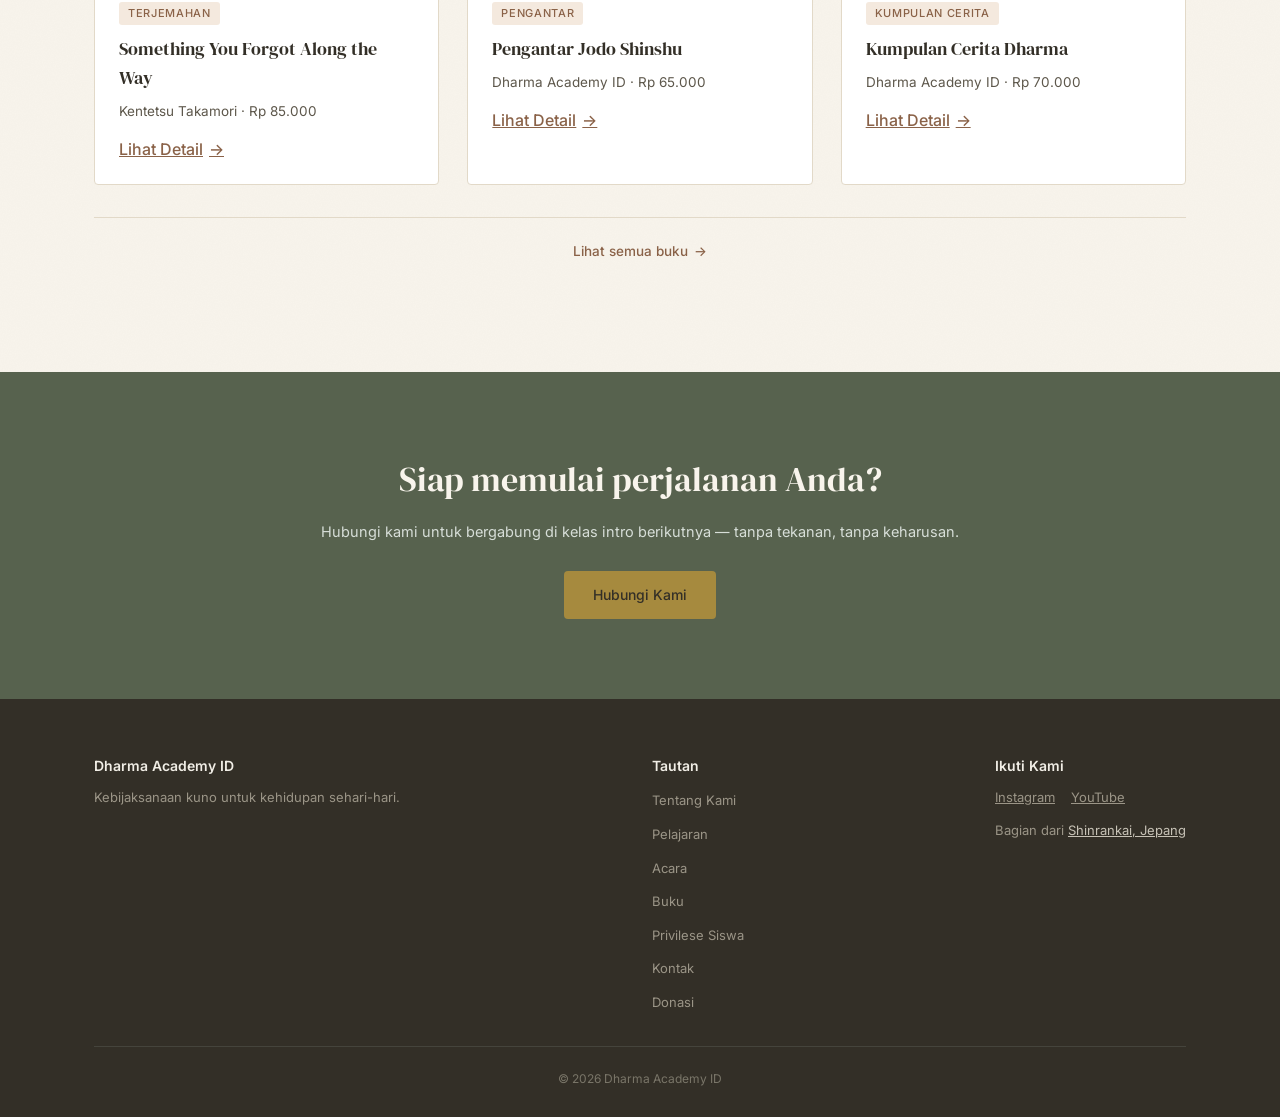
==== commit 0ed4cc97: "Rework homepage: new hero, natural-dye palette, gateway section - Hero: real community photo (16:9) " ====
--- a/index.html
+++ b/index.html
@@ -22,8 +22,8 @@
   <div class="wrap site-nav">
     <a href="index.html" class="site-nav__logo">
       <svg viewBox="0 0 64 64" xmlns="http://www.w3.org/2000/svg" role="img" aria-label="Logo Dharma Academy ID">
-        <circle cx="27" cy="34" r="18" fill="none" stroke="#C9A227" stroke-width="4"/>
-        <circle cx="46" cy="17" r="5" fill="#C9A227"/>
+        <circle cx="27" cy="34" r="18" fill="none" stroke="#A68A3E" stroke-width="4"/>
+        <circle cx="46" cy="17" r="5" fill="#A68A3E"/>
       </svg>
       <span>Dharma Academy ID</span>
     </a>
@@ -58,16 +58,16 @@
   <section class="home-hero reveal">
     <div class="wrap home-hero__inner">
       <div class="home-hero__text">
-        <p class="eyebrow">Jodo Shinshu &middot; Pureland Buddhism</p>
-        <h1>Kebijaksanaan kuno untuk kehidupan sehari-hari.</h1>
-        <p class="sub">Kami mempelajari ajaran Buddha melalui kata-kata Guru Shinran, dalam lingkungan yang hangat dan terbuka untuk siapa saja.</p>
+        <p class="eyebrow">Bukan pengetahuan yang jauh, tapi kebiasaan yang dekat</p>
+        <h1>Seperti air yang mengalir, jalan ini ada di setiap yang Anda lakukan.</h1>
+        <p class="sub">Kebijaksanaan Buddha tidak menuntut Anda pergi ke mana pun — cukup didengarkan dan dijalani, hadir dalam cara Anda bekerja, berbicara, dan menjalani hari.</p>
         <div class="home-hero__actions">
           <a href="about.html" class="btn btn-primary">Jelajahi Ajaran Buddha</a>
           <a href="event.html" class="btn-text">Acara Mendatang</a>
         </div>
       </div>
       <div class="home-hero__image">
-        <img src="assets/images/illustrations/hero-illustration.jpg" alt="Seseorang membaca dengan tenang di meja rendah kayu, ditemani secangkir teh" width="1000" height="750" loading="eager">
+        <img src="assets/images/hero/community-gathering.jpg" alt="Anggota komunitas Dharma Academy ID berkumpul dan tertawa bersama" width="2200" height="1238" loading="eager">
       </div>
     </div>
   </section>
@@ -80,7 +80,7 @@
       </div>
       <div class="content-split__text">
         <h2>Siapa Kami</h2>
-        <p>Dharma Academy ID adalah sekolah Buddhis yang terbuka untuk siapa saja, tanpa perlu latar belakang agama tertentu. Kami bagian dari Shinrankai, organisasi Buddhis Jodo Shinshu yang berpusat di Toyama, Jepang.</p>
+        <p>Dharma Academy ID hadir sebagai ruang belajar ajaran Buddha yang terbuka untuk siapa saja yang ingin belajar. Kami bagian dari keluarga besar Shinrankai, organisasi Buddhis Jodo Shinshu yang berpusat di Toyama, Jepang.</p>
         <a href="about.html" class="btn-text">Kenali Kami Lebih Dekat</a>
       </div>
     </div>
@@ -100,38 +100,50 @@
     <div class="wrap">
       <div class="section-header center">
         <p class="eyebrow">Mulai dari Sini</p>
-        <h2>Empat cara untuk mengenal Dharma</h2>
-        <p class="desc">Setiap orang punya cara belajar yang berbeda — pilih yang paling sesuai dengan Anda.</p>
-      </div>
-      <div class="card-grid-4">
-        <a href="lesson.html" class="activity-card">
-          <svg class="activity-card__icon" viewBox="0 0 24 24" fill="none" xmlns="http://www.w3.org/2000/svg"><path d="M4 4.5c2.5-1 5-1 7 0v15c-2-1-4.5-1-7 0v-15z" stroke="currentColor" stroke-width="1.5" stroke-linejoin="round"/><path d="M20 4.5c-2.5-1-5-1-7 0v15c2-1 4.5-1 7 0v-15z" stroke="currentColor" stroke-width="1.5" stroke-linejoin="round"/></svg>
-          <h3>Pelajaran</h3>
-          <p>Kelas intro gratis dan kelas lengkap, daring maupun berjenjang.</p>
+        <h2>Semua berawal dari mendengar</h2>
+        <p class="desc">Satu pintu masuk yang sama untuk semua orang: kelas intro gratis. Dari sana, jalannya terbuka.</p>
+      </div>
+      <div class="gateway">
+        <a href="lesson.html" class="gateway__feature">
+          <img class="gateway__art" src="assets/images/illustrations/branch-teaching-portrait.jpg" alt="" width="699" height="1088" loading="lazy">
+          <div class="gateway__body">
+            <span class="gateway__tag">Gratis &middot; Mulai di sini</span>
+            <h3>Kelas Intro Online</h3>
+            <p>8 topik dasar ajaran Buddha, langsung dari pengajar resmi kami lewat Zoom. Interaktif, santai, dan terbuka untuk siapa saja.</p>
+            <span class="btn btn-primary gateway__btn">Daftar Kelas Intro</span>
+          </div>
         </a>
-        <a href="event.html" class="activity-card">
-          <svg class="activity-card__icon" viewBox="0 0 24 24" fill="none" xmlns="http://www.w3.org/2000/svg"><rect x="3.5" y="5" width="17" height="15" rx="2" stroke="currentColor" stroke-width="1.5"/><path d="M3.5 9.5h17" stroke="currentColor" stroke-width="1.5"/><path d="M8 3v3.5M16 3v3.5" stroke="currentColor" stroke-width="1.5" stroke-linecap="round"/></svg>
-          <h3>Acara</h3>
-          <p>Dokumentasi kegiatan rutin kami, luring maupun daring.</p>
-        </a>
-        <a href="privilege.html" class="activity-card">
-          <svg class="activity-card__icon" viewBox="0 0 24 24" fill="none" xmlns="http://www.w3.org/2000/svg"><circle cx="9" cy="8" r="3" stroke="currentColor" stroke-width="1.5"/><path d="M3.5 20c0-3.3 2.5-6 5.5-6s5.5 2.7 5.5 6" stroke="currentColor" stroke-width="1.5" stroke-linecap="round"/><circle cx="17" cy="7" r="2.3" stroke="currentColor" stroke-width="1.5"/><path d="M15.5 12.5c2.6.3 4.5 2.6 4.5 5.5" stroke="currentColor" stroke-width="1.5" stroke-linecap="round"/></svg>
-          <h3>Privilese Siswa</h3>
-          <p>Sumber belajar tambahan untuk siswa resmi kami.</p>
-        </a>
-        <a href="contact.html" class="activity-card">
-          <svg class="activity-card__icon" viewBox="0 0 24 24" fill="none" xmlns="http://www.w3.org/2000/svg"><path d="M12 21s7-6.5 7-11.5a7 7 0 10-14 0C5 14.5 12 21 12 21z" stroke="currentColor" stroke-width="1.5" stroke-linejoin="round"/><circle cx="12" cy="9.3" r="2.3" stroke="currentColor" stroke-width="1.5"/></svg>
-          <h3>Hubungi Kami</h3>
-          <p>Pertanyaan seputar kelas, donasi, atau kolaborasi.</p>
-        </a>
+        <div class="gateway__stack">
+          <a href="event.html" class="gateway__mini" style="background:#FDF5E2;">
+            <img class="gateway__mini-art" src="assets/images/illustrations/ink-bowl.jpg" alt="" width="800" height="800" loading="lazy">
+            <div>
+              <h3>Good Karma Lab</h3>
+              <p>Belajar tatap muka lewat kisah-kisah kebijaksanaan. Dua kali sebulan di Denpasar.</p>
+            </div>
+          </a>
+          <a href="lesson.html" class="gateway__mini" style="background:#FBEFDF;">
+            <img class="gateway__mini-art" src="assets/images/illustrations/ink-book.jpg" alt="" width="800" height="800" loading="lazy">
+            <div>
+              <h3>Jadi Siswa Resmi</h3>
+              <p>Lanjutkan hingga 40 topik, sesi kelompok, dan materi lengkap — sambil ikut membuka jalan bagi orang lain.</p>
+            </div>
+          </a>
+          <a href="event.html" class="gateway__mini" style="background:#FCEFDC;">
+            <img class="gateway__mini-art" src="assets/images/illustrations/ink-path.jpg" alt="" width="800" height="800" loading="lazy">
+            <div>
+              <h3>Acara di Toyama, Jepang</h3>
+              <p>Acara utama dua kali setahun di pusat kami — khusus siswa resmi.</p>
+            </div>
+          </a>
+        </div>
       </div>
     </div>
   </section>
 
   <section class="section reveal">
     <div class="wrap content-split content-split--reverse">
-      <div class="content-split__art">
-        <img src="assets/images/illustrations/wash-teaching.jpg" alt="" width="1000" height="750" loading="lazy">
+      <div class="content-split__art content-split__art--paper">
+        <img src="assets/images/illustrations/seedling-ripple.jpg" alt="" width="1100" height="1100" loading="lazy">
       </div>
       <div class="content-split__text">
         <h2>Apa yang Kami Ajarkan</h2>
--- a/style.css
+++ b/style.css
@@ -5,15 +5,15 @@
 
 :root {
   /* Colors */
-  --color-bg:          #F8F5EF;  /* warm paper */
-  --color-bg-alt:      #EEE7DB;  /* soft linen */
-  --color-ink:         #2F2F2C;  /* charcoal ink */
-  --color-ink-muted:   #6B665C;
-  --color-primary:     #3F544A;  /* forest green — primary buttons, headings accent */
-  --color-primary-hover:#324237;
-  --color-accent:      #B4715B;  /* muted clay — links */
-  --color-highlight:   #C9A227;  /* morning gold — logo, small highlights */
-  --color-moss:        #8F9366;  /* moss — tertiary accent */
+  --color-bg:          #F8F4EC;  /* warm paper */
+  --color-bg-alt:      #EDE7D9;  /* soft linen */
+  --color-ink:         #332F27;  /* walnut ink */
+  --color-ink-muted:   #5D574B;
+  --color-primary:     #57624E;  /* smoked moss — primary buttons, headings accent */
+  --color-primary-hover:#46503E;
+  --color-accent:      #8A6248;  /* walnut — links */
+  --color-highlight:   #A68A3E;  /* deep grass — logo, small highlights */
+  --color-moss:        #878B75;  /* faded moss — tertiary accent */
   --color-white:       #FFFFFF;
   --color-border:      #E2D9C8;
 
@@ -82,13 +82,13 @@
 
 /* ── Homepage Hero ────────────────────────────────────────── */
 .home-hero { background: var(--color-bg); padding: 76px 0 92px; }
-.home-hero__inner { display: flex; align-items: center; gap: 68px; }
+.home-hero__inner { display: flex; align-items: flex-start; gap: 68px; }
 .home-hero__text { flex: 1 1 440px; }
 .home-hero__eyebrow-row { display: flex; align-items: center; gap: 12px; margin-bottom: 22px; }
 .home-hero__eyebrow-row .ink-mini { width: 46px; height: 46px; mix-blend-mode: multiply; flex-shrink: 0; }
-.home-hero__text p.eyebrow { font-weight: 500; font-size: 12px; letter-spacing: 0.1em; text-transform: uppercase; color: var(--color-accent); margin: 0; }
-.home-hero__text h1 { font-size: clamp(34px, 4.4vw, 50px); line-height: 1.12; margin: 0 0 24px; color: var(--color-ink); }
-.home-hero__text p.sub { font-size: 16px; color: var(--color-ink-muted); line-height: 1.8; max-width: 440px; margin: 0 0 34px; }
+.home-hero__text p.eyebrow { font-weight: 500; font-size: 14px; letter-spacing: 0.01em; text-transform: none; color: var(--color-accent); margin: 0 0 18px; line-height: 1.5; text-wrap: pretty; }
+.home-hero__text h1 { font-size: clamp(34px, 4.4vw, 50px); line-height: 1.16; margin: 0 0 24px; color: var(--color-ink); text-wrap: balance; }
+.home-hero__text p.sub { font-size: 16px; color: var(--color-ink-muted); line-height: 1.8; max-width: 440px; margin: 0 0 34px; text-wrap: pretty; }
 .home-hero__actions { display: flex; align-items: center; gap: 30px; flex-wrap: wrap; }
 .home-hero__image { flex: 1 1 480px; width: 100%; border-radius: var(--radius-card); overflow: hidden; }
 .home-hero__image img { width: 100%; height: auto; }
@@ -117,7 +117,7 @@
   inset: 0;
   pointer-events: none;
   z-index: 0;
-  background-image: url("assets/images/texture-linen.jpg");
+  background-image: url("assets/images/textures/texture-linen.jpg");
   background-size: 300px;          /* scaled well down so the weave reads fine, not like burlap */
   mix-blend-mode: multiply;
   opacity: 0.28;
@@ -133,8 +133,22 @@
    Job: sit beside the text as a companion image, at a size that
    matches it and aligned to the same column, so it belongs to the
    composition rather than resting on top of it. */
-.content-split__art { flex: 1 1 380px; width: 100%; border-radius: var(--radius-card); overflow: hidden; }
+.content-split__art { flex: 1 1 380px; width: 100%; }
 .content-split__art img { width: 100%; height: auto; }
+.content-split__art svg { width: 100%; height: auto; display: block; aspect-ratio: 1456 / 1088; }
+/* Paper variant: card takes the illustration's own paper tone so the
+   ink reads as drawn on the card; a soft mask melts the jpg edge. */
+.content-split__art--paper {
+  background: #FEF4DC;
+  border: 1px solid #EAE2D2;
+  border-radius: var(--radius-card);
+  overflow: hidden;
+}
+.content-split__art--paper img {
+  display: block;
+  -webkit-mask-image: radial-gradient(ellipse 68% 72% at 50% 50%, #000 55%, transparent 97%);
+  mask-image: radial-gradient(ellipse 68% 72% at 50% 50%, #000 55%, transparent 97%);
+}
 
 /* ── Breath mark ──────────────────────────────────────────────
    Section break between ideas. A hairline carrying the brand's own
@@ -187,6 +201,54 @@
 .activity-card__icon { width: 30px; height: 30px; color: var(--color-primary); margin-bottom: 20px; }
 .activity-card h3 { font-family: var(--font-body); font-weight: 600; font-size: 15px; margin: 0 0 8px; color: var(--color-ink); }
 .activity-card p { font-size: 13px; color: var(--color-ink-muted); margin: 0; }
+
+/* ── Gateway (Empat cara → one door, three steps beyond) ─────────
+   The intro class is the single entrance; the stack shows the path
+   that follows. Each card's background matches its illustration's
+   paper tone, and the art dissolves into it with a soft mask so ink
+   reads as drawn on the card, not pasted onto it. */
+.gateway { display: grid; grid-template-columns: 1.25fr 1fr; gap: 22px; }
+.gateway__feature {
+  position: relative; border-radius: var(--radius-card); overflow: hidden;
+  background: #FDF6E5; border: 1px solid #EAE2D2;
+  display: flex; flex-direction: column; justify-content: center;
+  padding: 44px 40px; min-height: 380px;
+  text-decoration: none; color: inherit;
+}
+.gateway__art {
+  position: absolute; right: 0; top: 0;
+  height: 100%; width: 40%; object-fit: cover; object-position: 55% center;
+  pointer-events: none;
+  -webkit-mask-image: linear-gradient(to left, #000 78%, transparent 100%);
+  mask-image: linear-gradient(to left, #000 78%, transparent 100%);
+}
+.gateway__body { position: relative; max-width: 56%; }
+.gateway__body h3 { font-size: 26px; margin: 0 0 8px; color: var(--color-ink); }
+.gateway__body p { font-size: 15px; color: var(--color-ink-muted); line-height: 1.65; margin: 0; }
+.gateway__tag {
+  display: inline-block; font-size: 11px; font-weight: 600; letter-spacing: 0.08em;
+  text-transform: uppercase; color: var(--color-white); background: var(--color-highlight);
+  padding: 4px 10px; border-radius: 3px; margin-bottom: 14px;
+}
+.gateway__btn { margin-top: 22px; align-self: flex-start; }
+.gateway__stack { display: flex; flex-direction: column; gap: 14px; }
+.gateway__mini {
+  position: relative; border-radius: var(--radius-card); overflow: hidden;
+  border: 1px solid #EAE2D2; flex: 1;
+  padding: 20px 120px 20px 22px;
+  display: flex; flex-direction: column; justify-content: center;
+  text-decoration: none; color: inherit;
+  transition: filter 0.2s ease;
+}
+.gateway__mini:hover { filter: brightness(0.97); }
+.gateway__mini h3 { font-family: var(--font-body); font-weight: 600; font-size: 15px; margin: 0 0 4px; color: var(--color-ink); }
+.gateway__mini p { font-size: 13px; color: var(--color-ink-muted); line-height: 1.6; margin: 0; }
+.gateway__mini-art {
+  position: absolute; right: -34px; top: 50%; transform: translateY(-46%);
+  width: 160px; height: auto; pointer-events: none;
+  -webkit-mask-image: radial-gradient(ellipse 60% 64% at 50% 50%, #000 38%, transparent 78%);
+  mask-image: radial-gradient(ellipse 60% 64% at 50% 50%, #000 38%, transparent 78%);
+}
 
 /* ── Card grid (events, books — 3-up) ─────────────── */
 .card-grid-3 { display: grid; grid-template-columns: repeat(3, 1fr); gap: 28px; }
@@ -329,6 +391,11 @@
   .home-hero__inner, .content-split, .content-split--reverse, .featured-grid { flex-direction: column; }
   .featured-grid { display: flex; }
   .card-grid-4 { grid-template-columns: repeat(2, 1fr); }
+  .gateway { grid-template-columns: 1fr; }
+  .gateway__feature { min-height: 300px; padding: 32px 26px; }
+  .gateway__art { width: auto; object-fit: unset; top: 50%; transform: translateY(-50%); }
+  .gateway__body { max-width: 62%; }
+  .gateway__mini { padding-right: 110px; }
   .card-grid-3 { grid-template-columns: 1fr; }
   .site-nav__links { display: none; }
   .site-nav__toggle { display: block; }
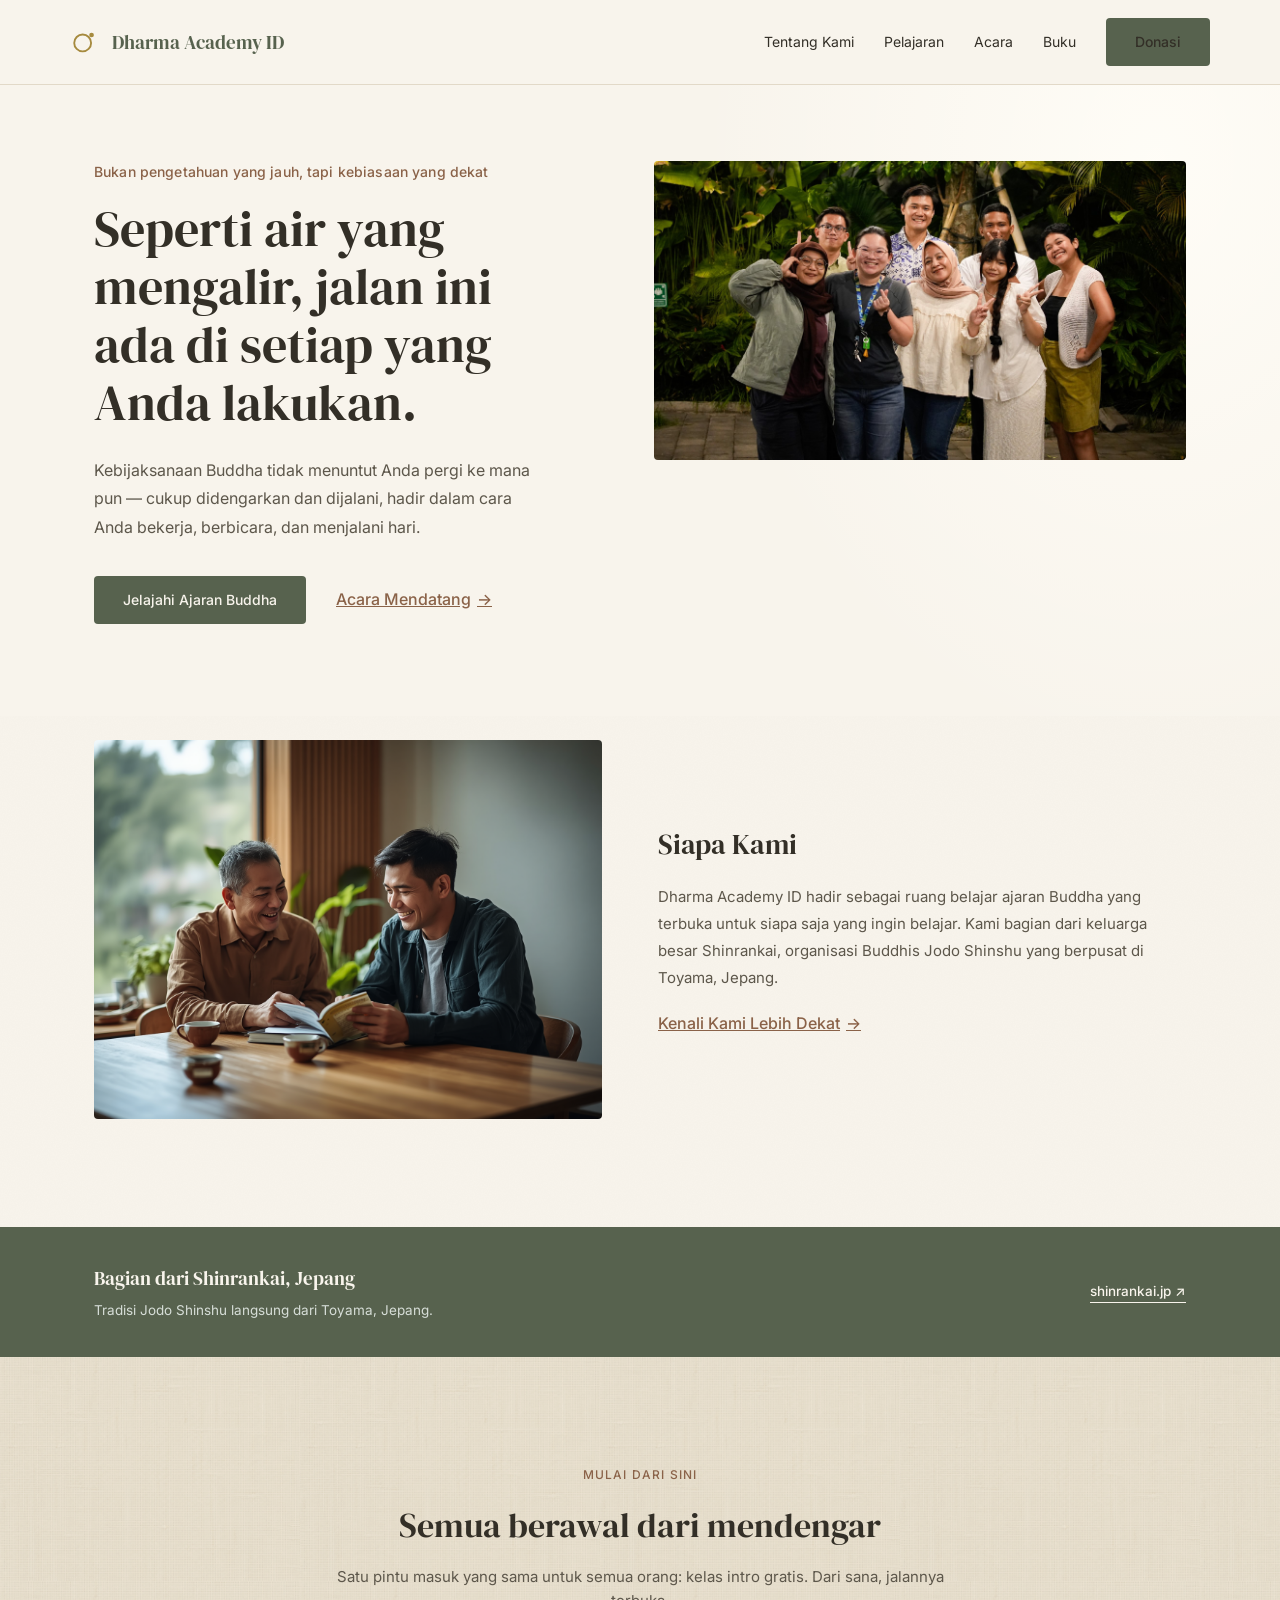
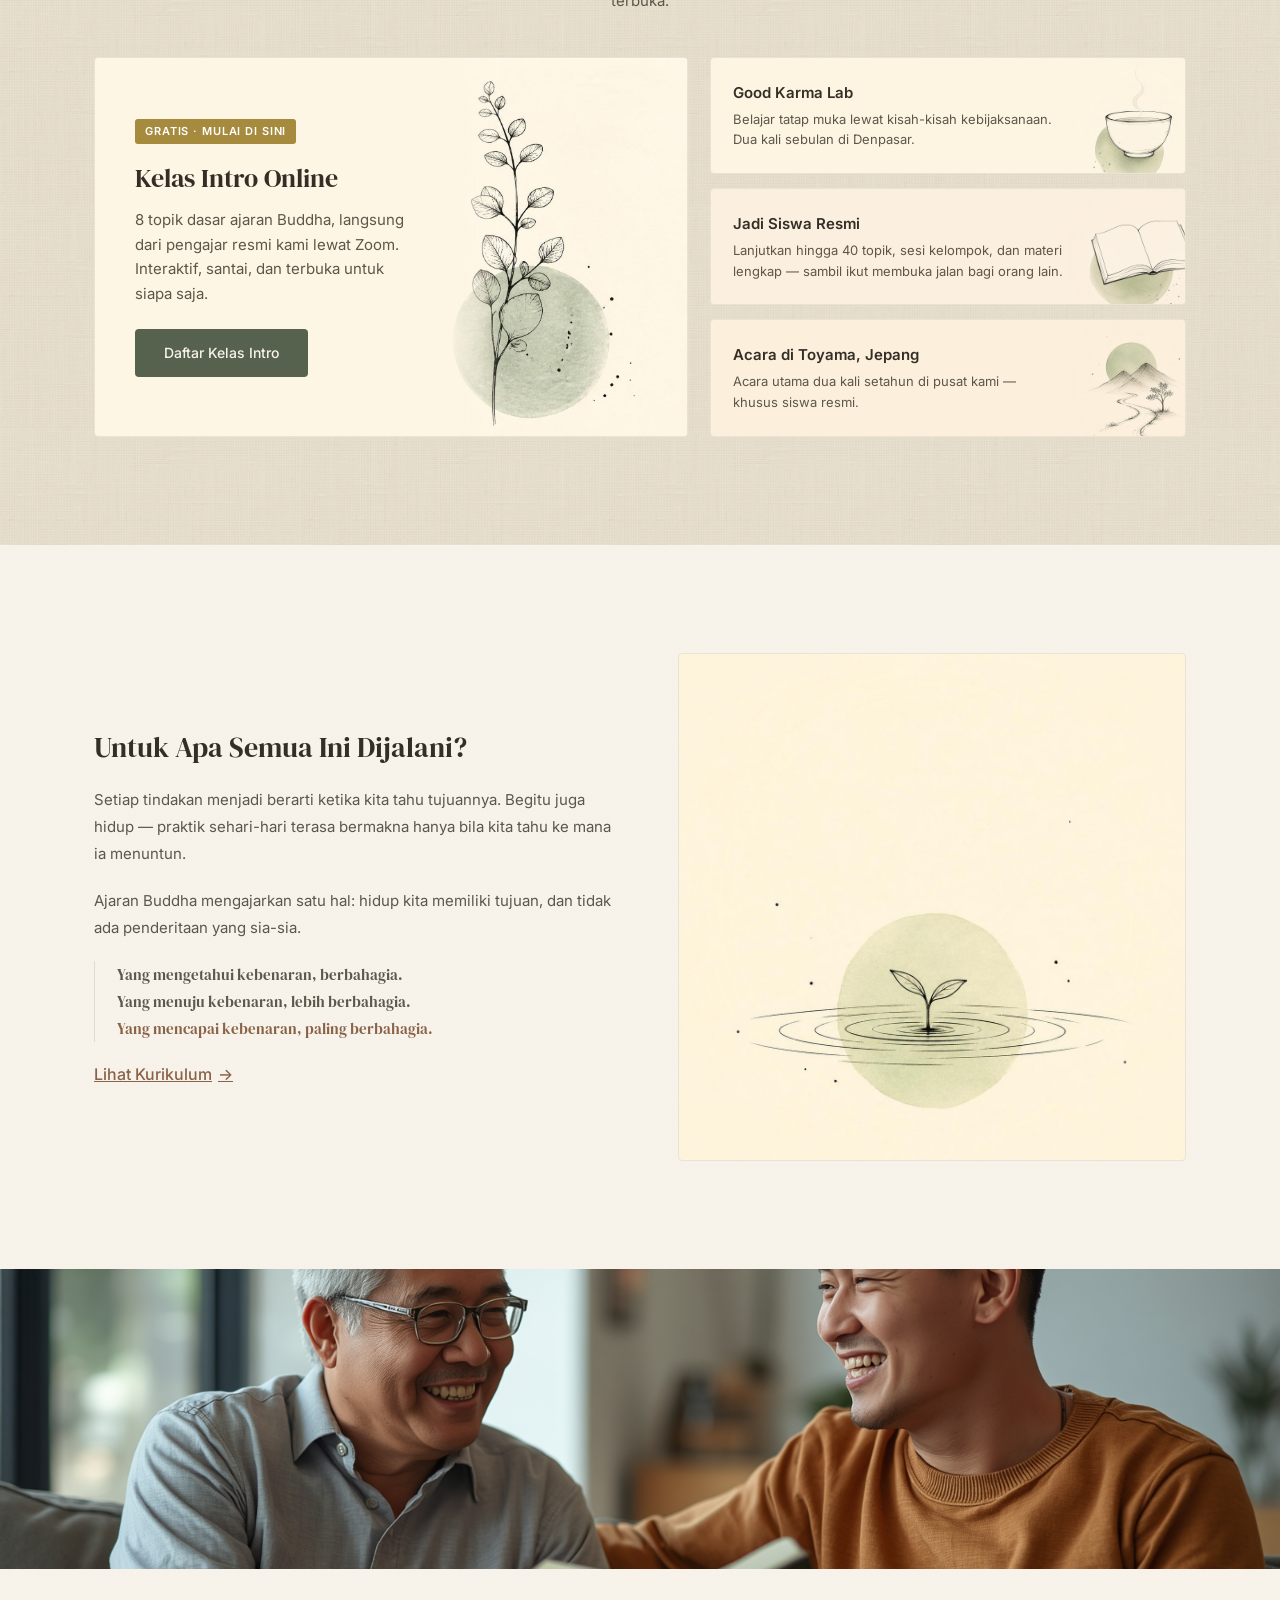
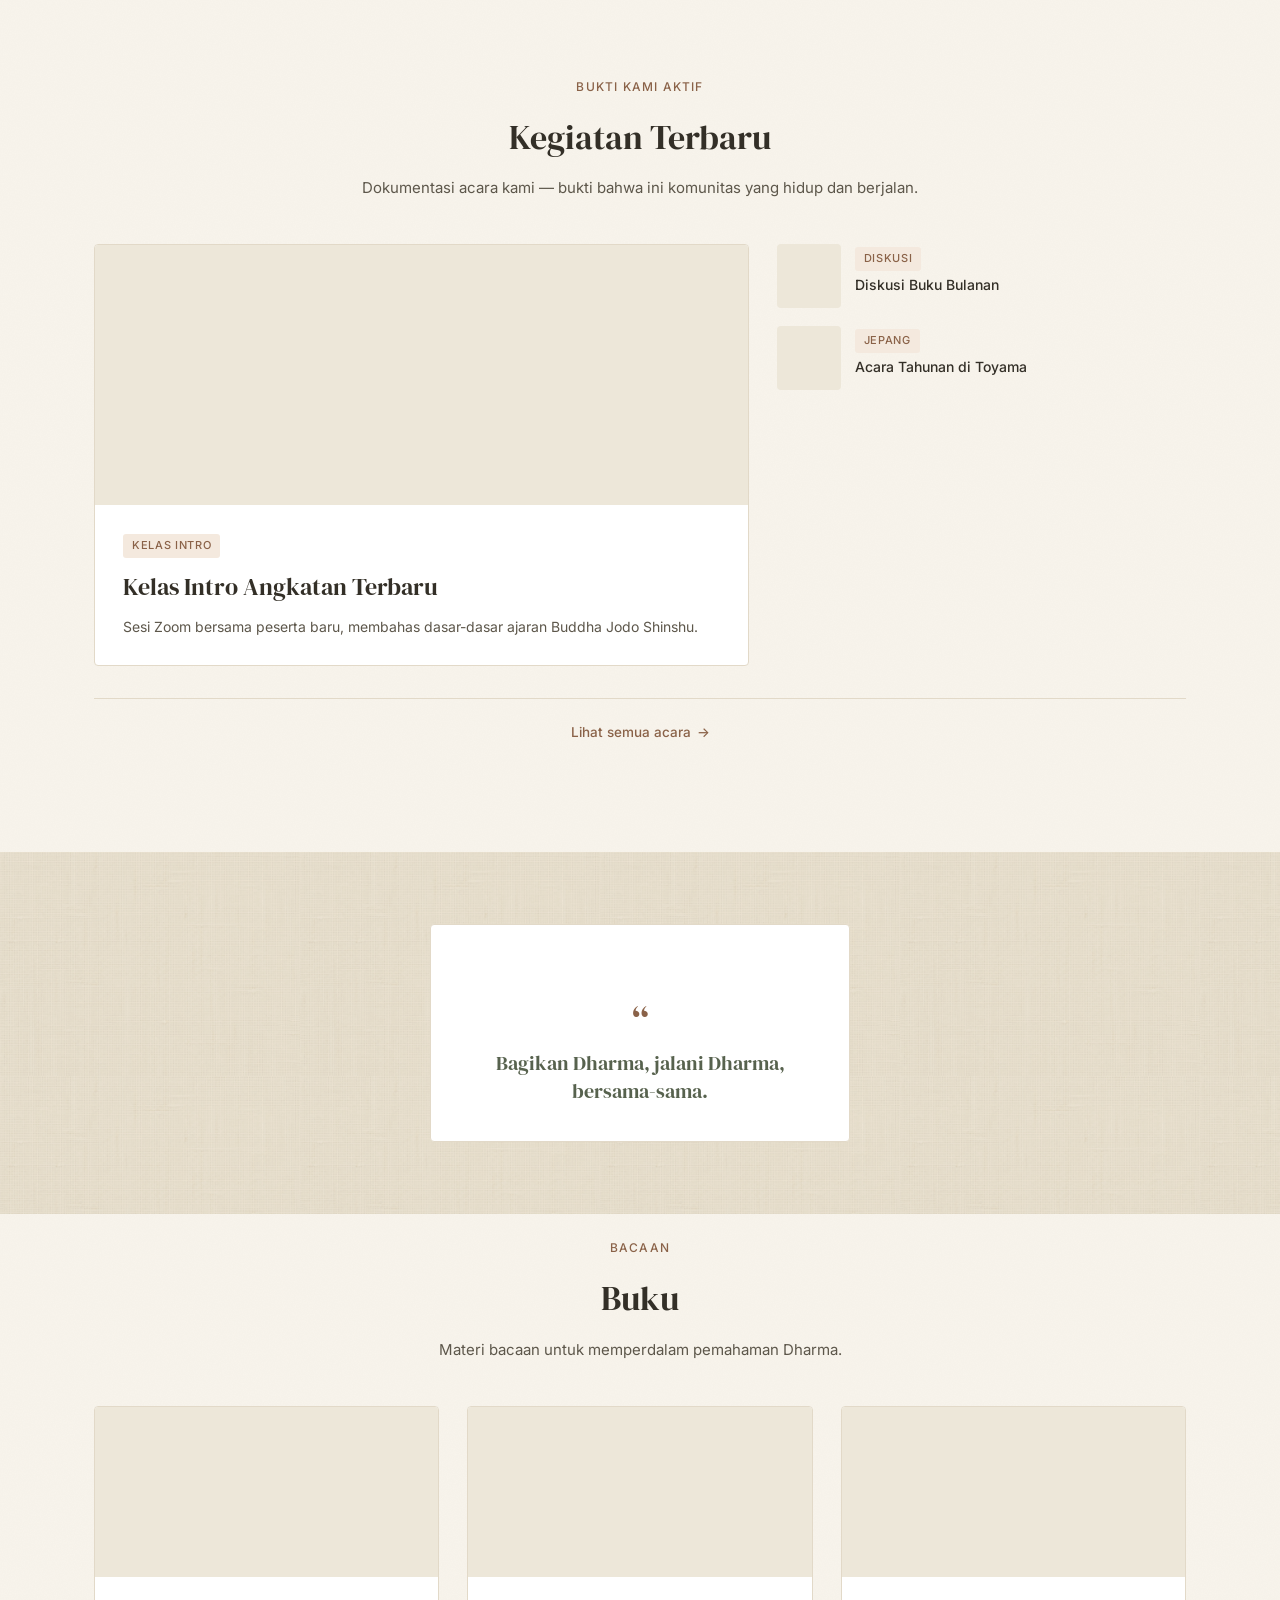
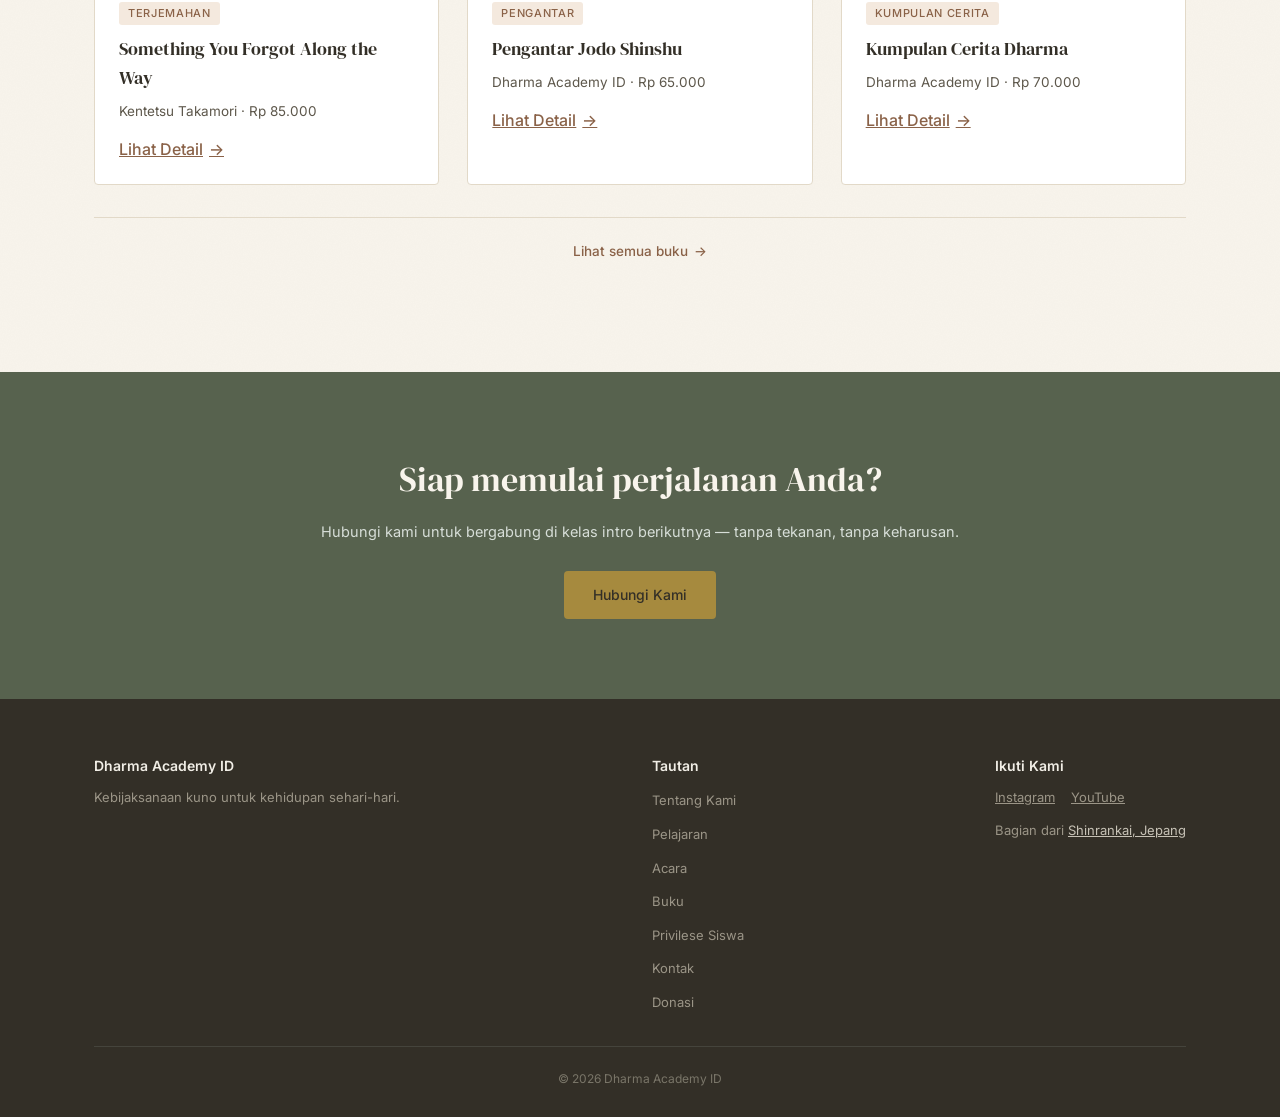
==== commit f799bedb: "Reframe teaching section around life's purpose Bridges daily practice to why it matters: an action i" ====
--- a/index.html
+++ b/index.html
@@ -146,9 +146,14 @@
         <img src="assets/images/illustrations/seedling-ripple.jpg" alt="" width="1100" height="1100" loading="lazy">
       </div>
       <div class="content-split__text">
-        <h2>Apa yang Kami Ajarkan</h2>
-        <p>Ajaran Buddha adalah praktik harian yang bisa dijalani siapa saja — di tengah pekerjaan, keluarga, dan hal-hal biasa yang kita lalui setiap hari.</p>
-        <p>Semangat kami adalah <em>jiri rita</em>: kebahagiaan yang tumbuh justru saat kita ikut membahagiakan orang lain.</p>
+        <h2>Untuk Apa Semua Ini Dijalani?</h2>
+        <p>Setiap tindakan menjadi berarti ketika kita tahu tujuannya. Begitu juga hidup — praktik sehari-hari terasa bermakna hanya bila kita tahu ke mana ia menuntun.</p>
+        <p>Ajaran Buddha mengajarkan satu hal: hidup kita memiliki tujuan, dan tidak ada penderitaan yang sia-sia.</p>
+        <p class="truth-lines">
+          <span>Yang mengetahui kebenaran, berbahagia.</span>
+          <span>Yang menuju kebenaran, lebih berbahagia.</span>
+          <span>Yang mencapai kebenaran, paling berbahagia.</span>
+        </p>
         <a href="lesson.html" class="btn-text">Lihat Kurikulum</a>
       </div>
     </div>
--- a/style.css
+++ b/style.css
@@ -148,6 +148,25 @@
   display: block;
   -webkit-mask-image: radial-gradient(ellipse 68% 72% at 50% 50%, #000 55%, transparent 97%);
   mask-image: radial-gradient(ellipse 68% 72% at 50% 50%, #000 55%, transparent 97%);
+}
+
+/* ── Truth lines ──────────────────────────────────────────────
+   A three-step progression that reads as an inscription, not body
+   copy. Set in the display serif with a hairline rule so it holds
+   its own space and the rhythm carries the emphasis. */
+.truth-lines {
+  margin: 30px 0 32px;
+  padding-left: 22px;
+  border-left: 1px solid var(--color-border);
+  font-family: var(--font-display);
+  font-size: 18px;
+  line-height: 1.9;
+  color: var(--color-primary);
+}
+.truth-lines span { display: block; }
+.truth-lines span:last-child { color: var(--color-accent); }
+@media (max-width: 640px) {
+  .truth-lines { font-size: 16.5px; padding-left: 18px; }
 }
 
 /* ── Breath mark ──────────────────────────────────────────────
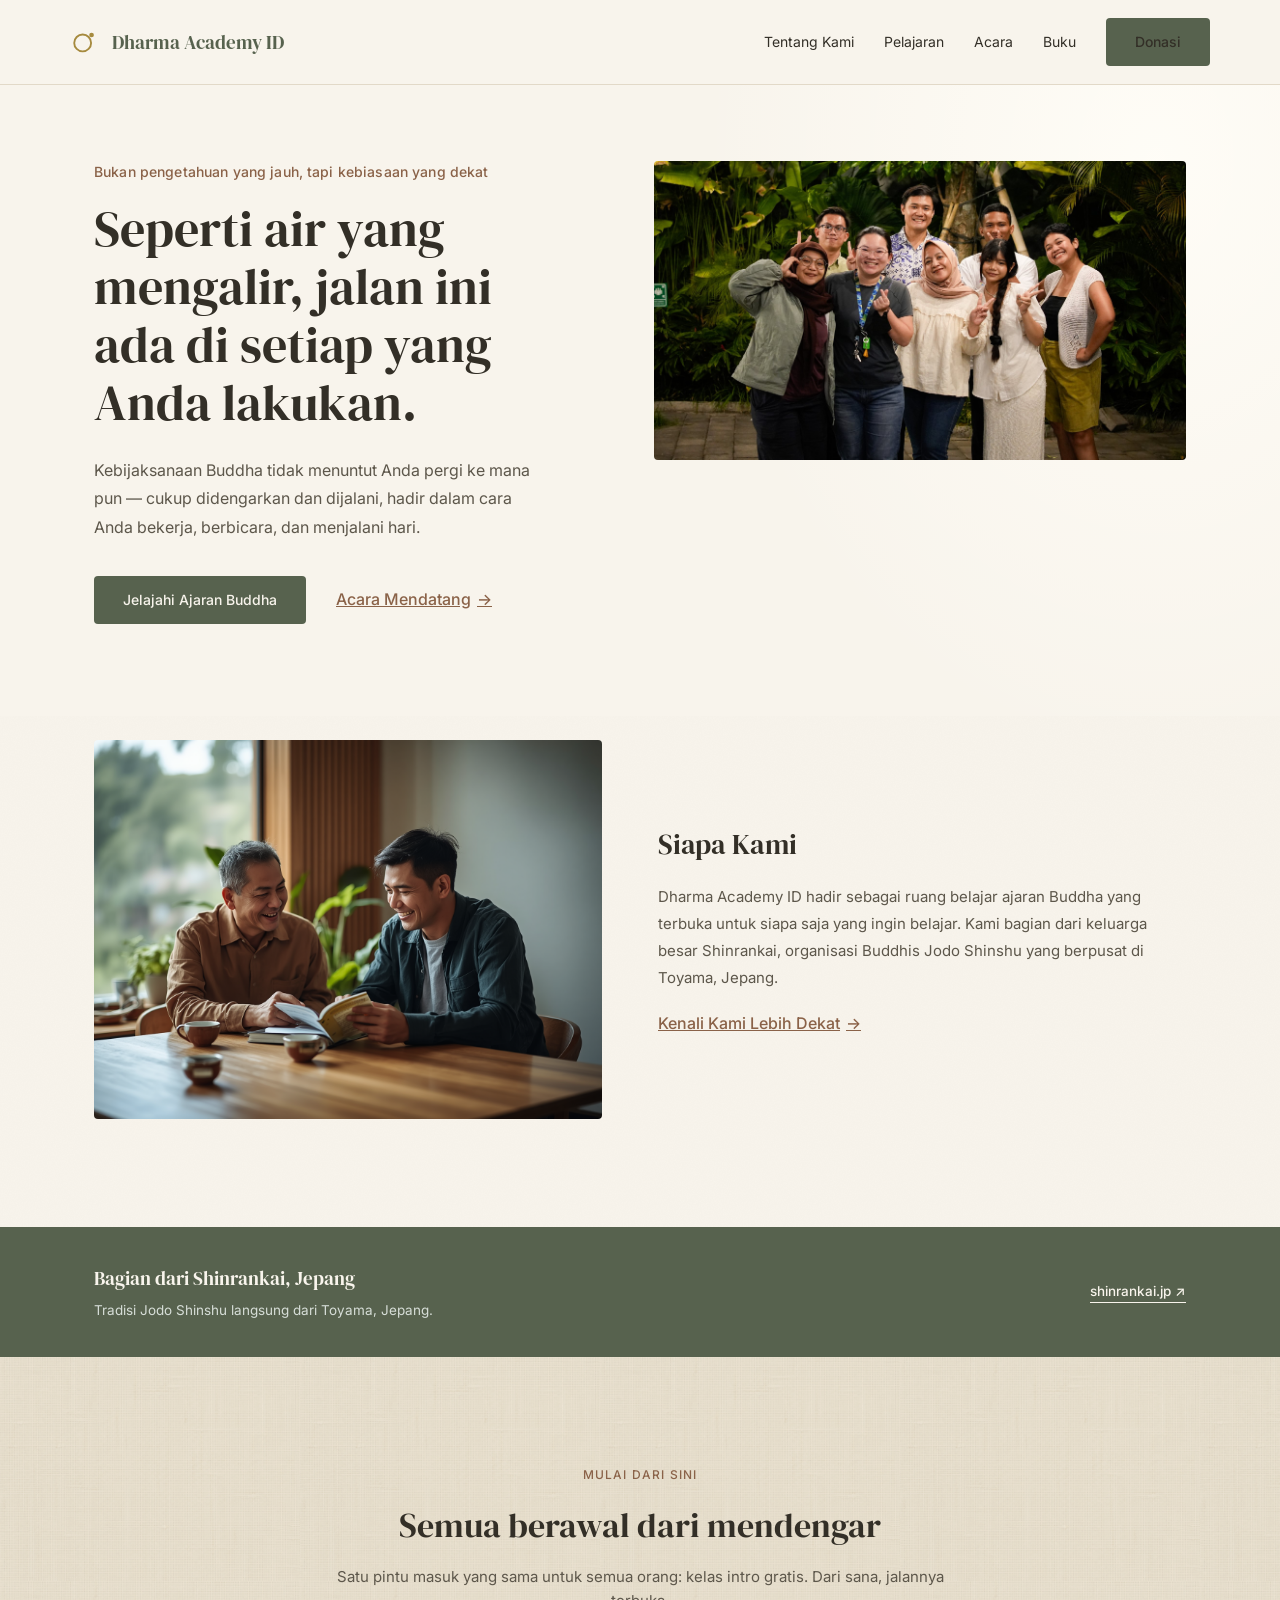
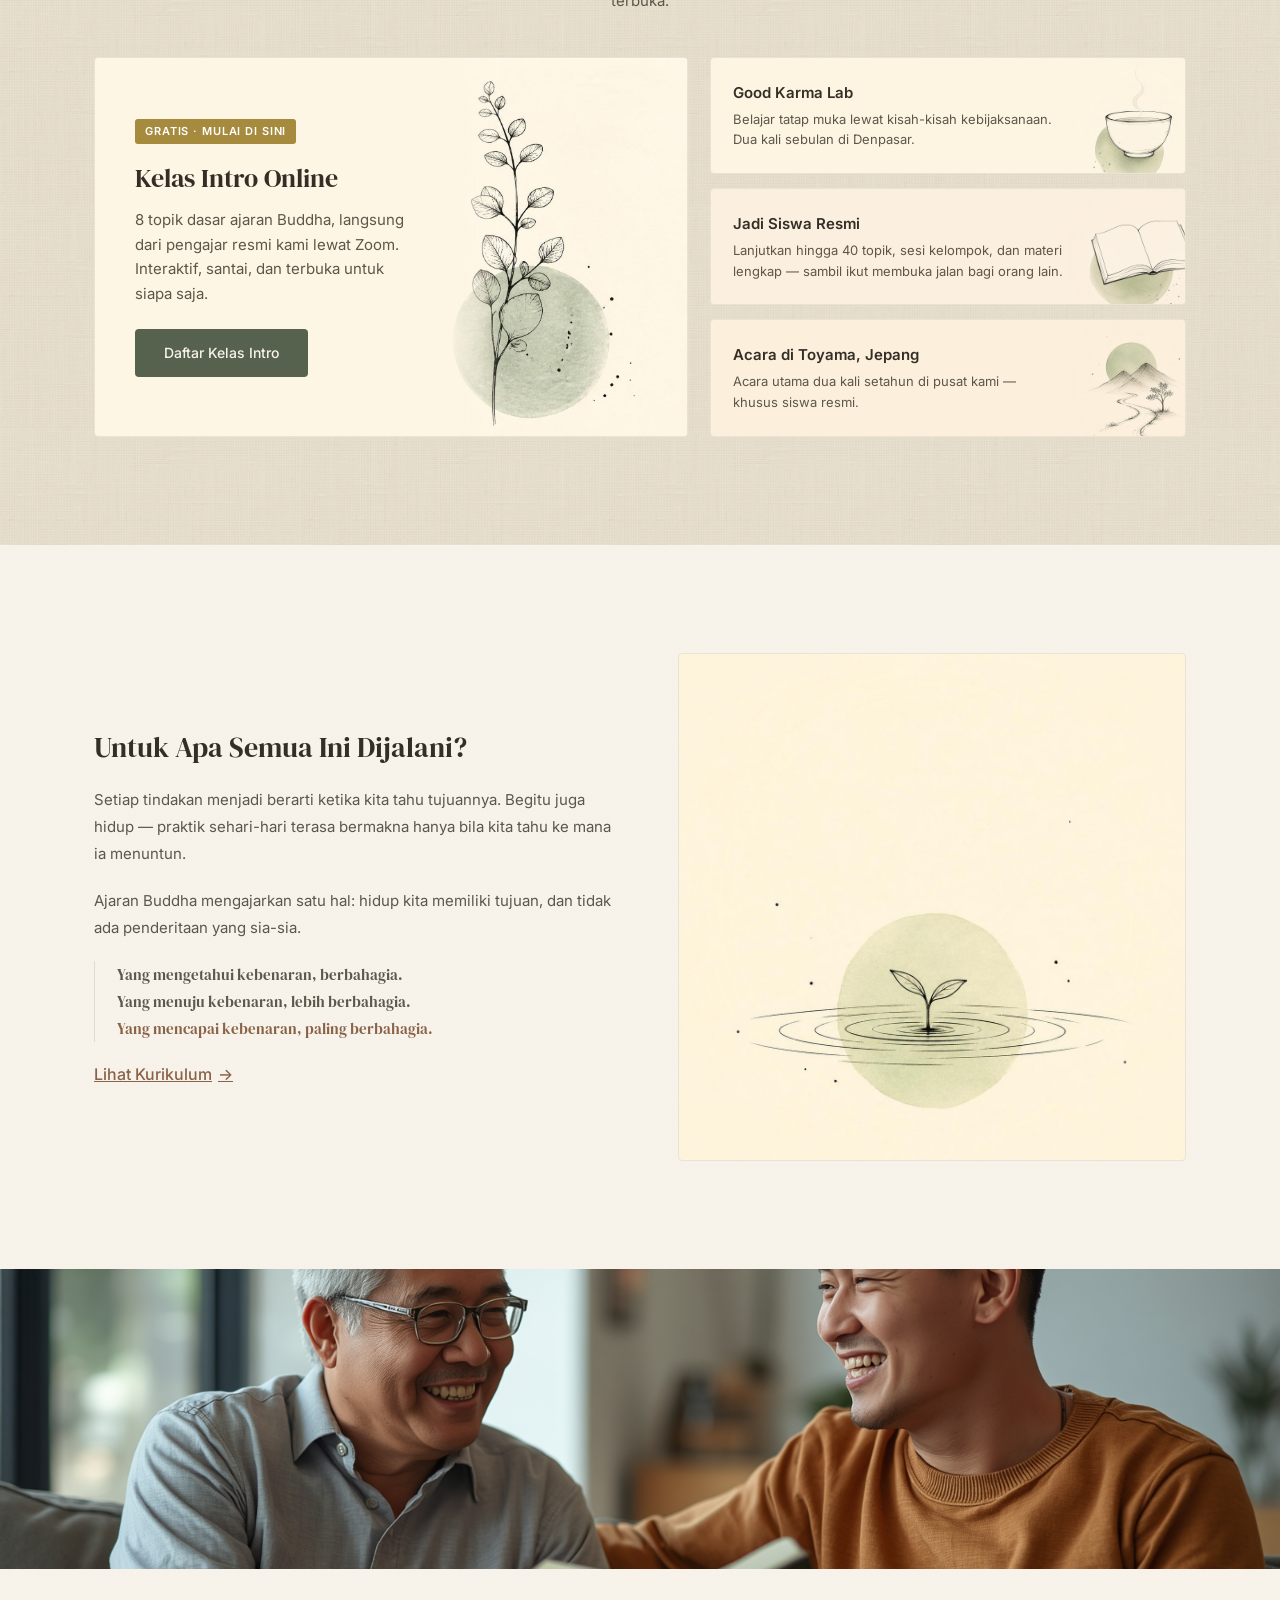
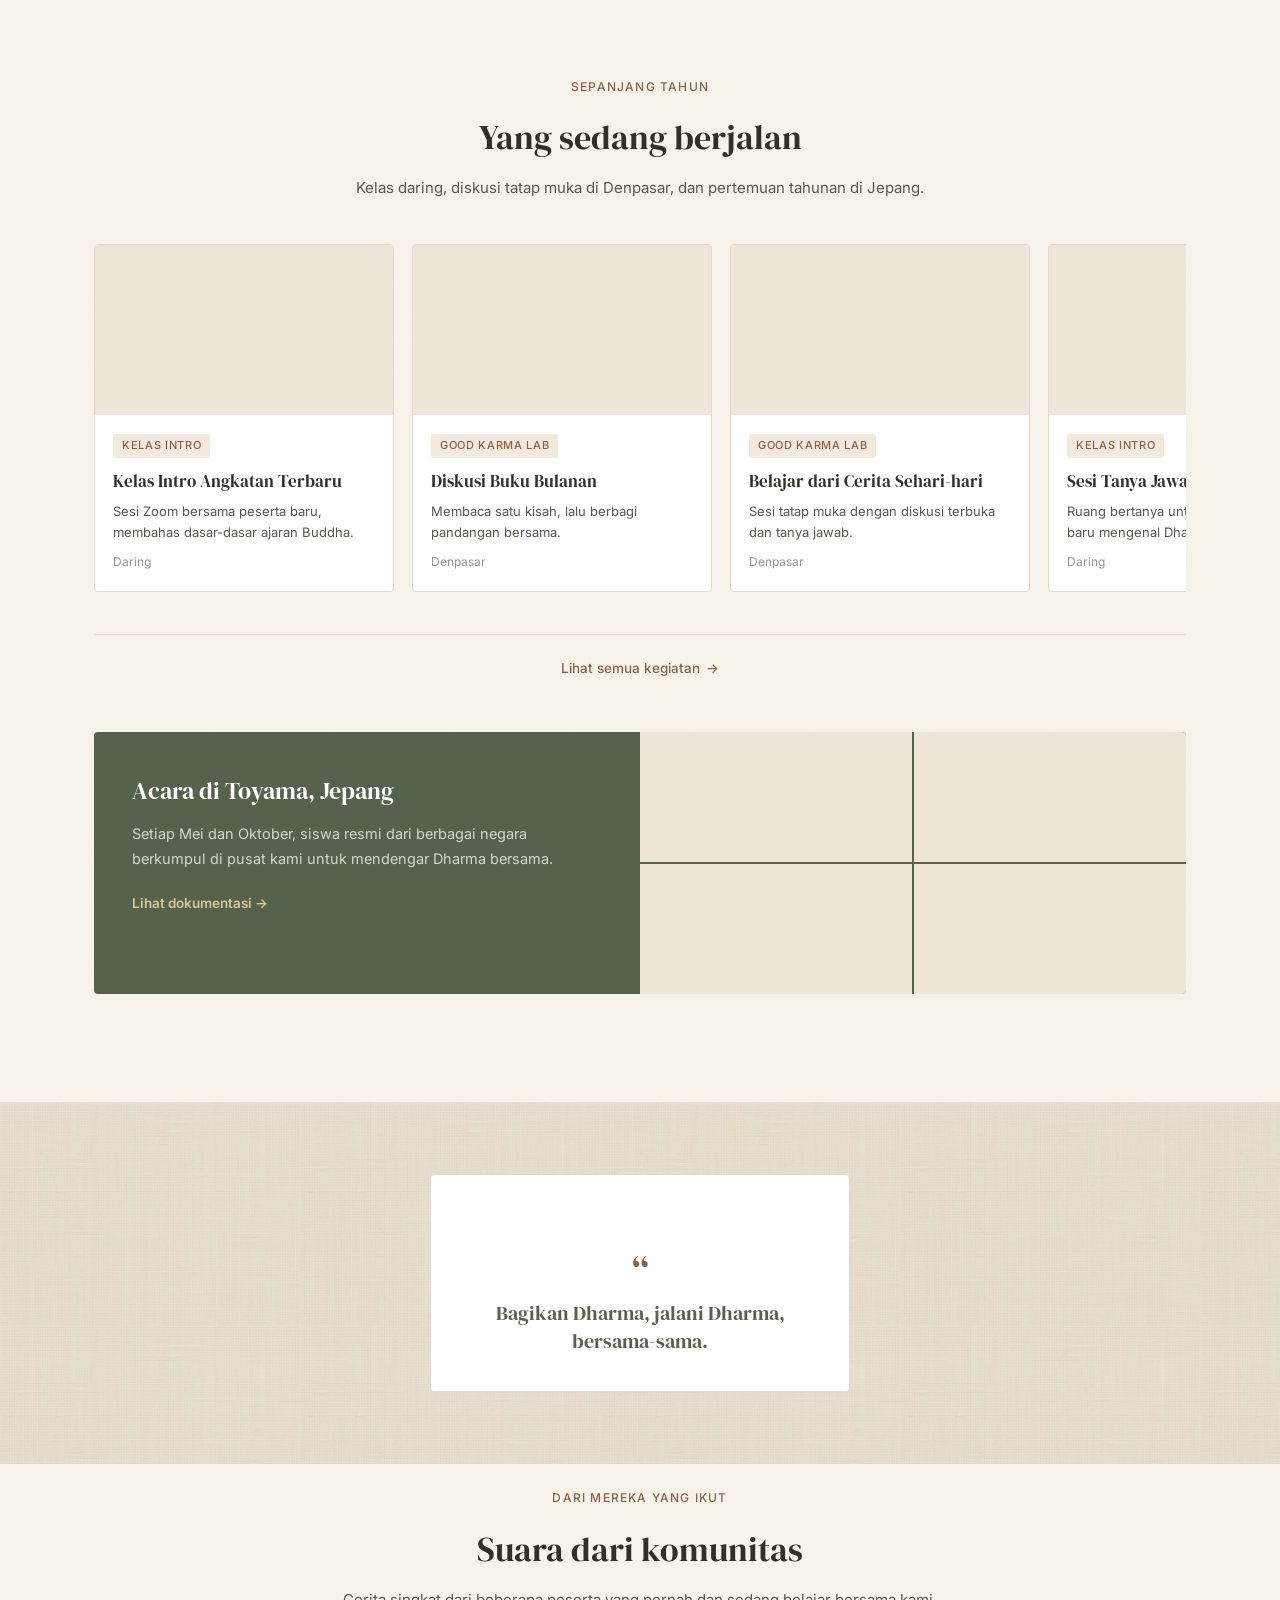
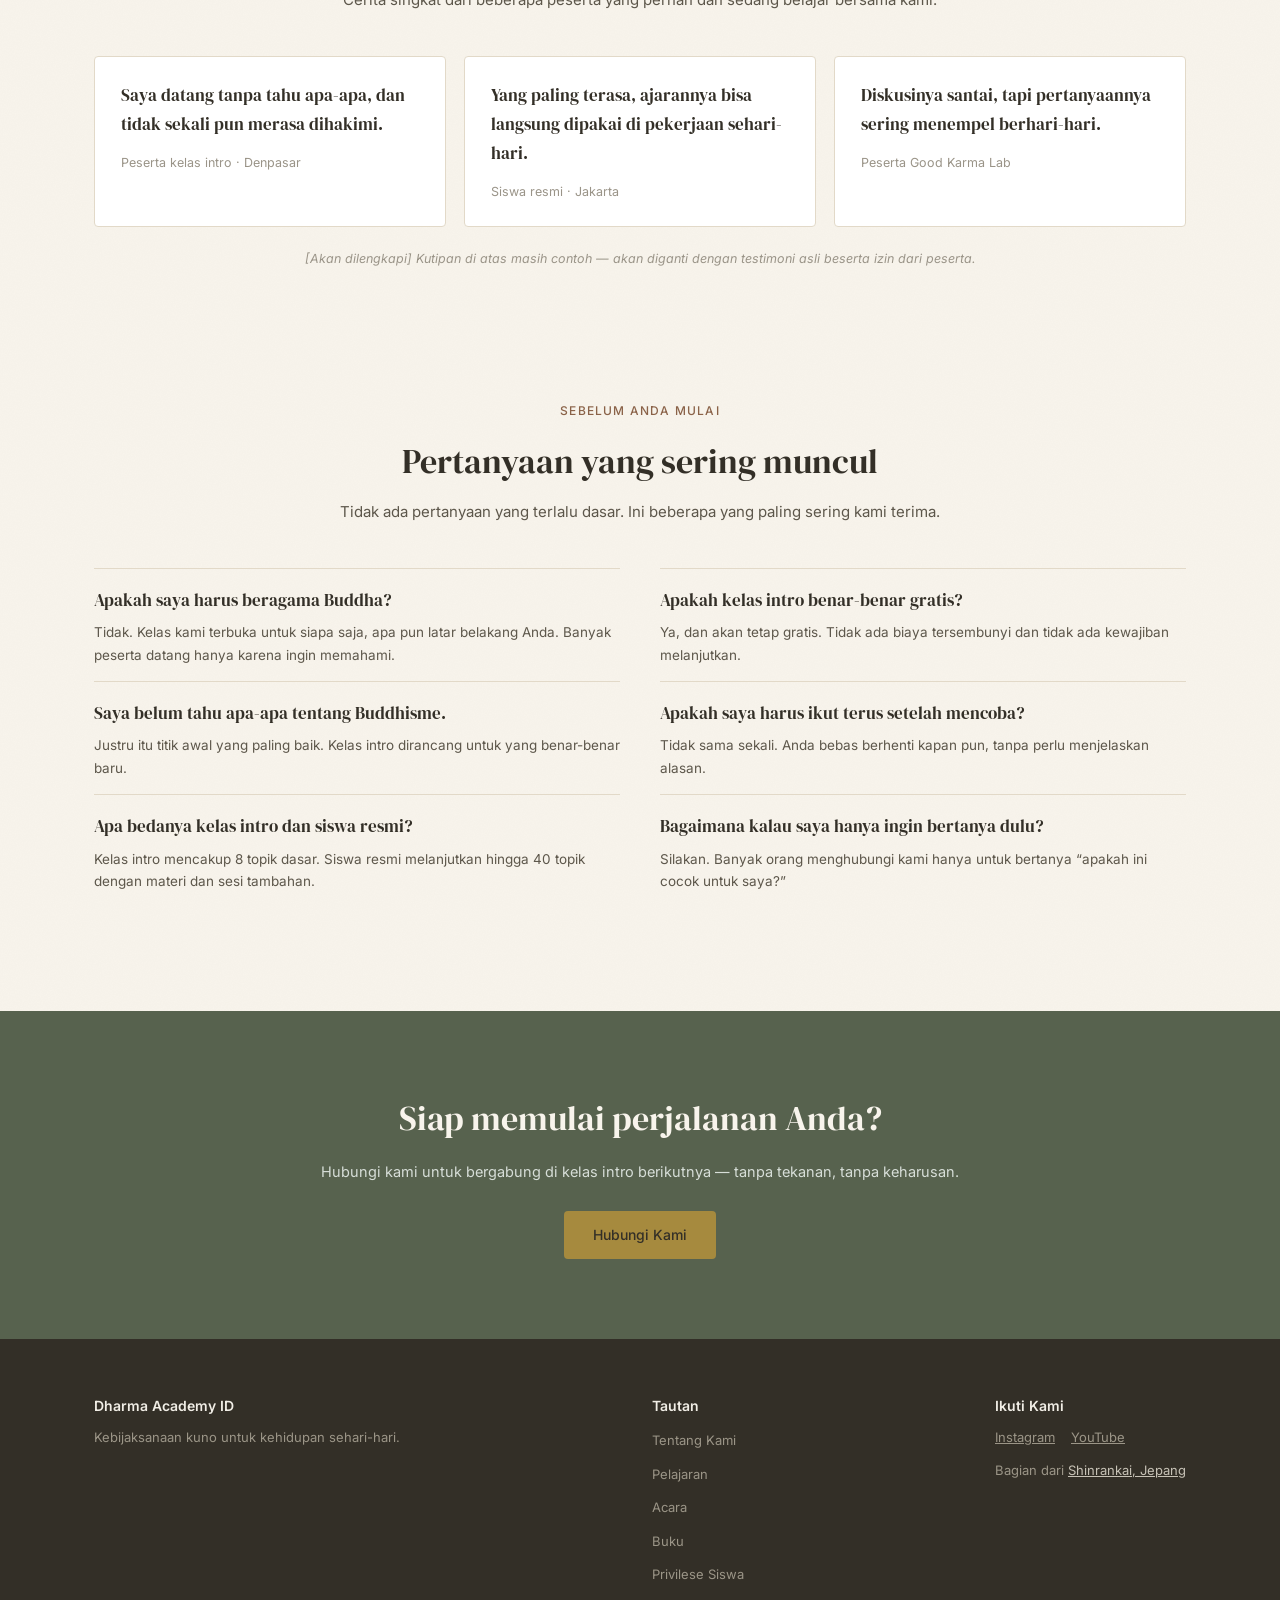
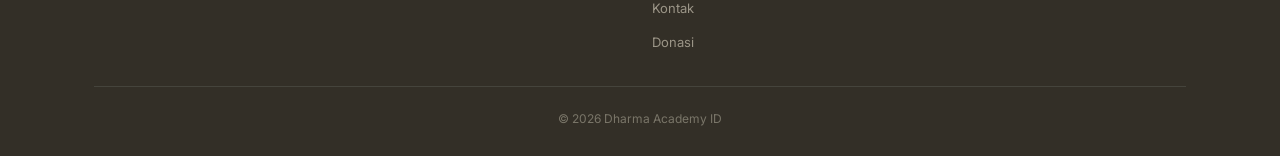
==== commit db457d9e: "Restructure activities; replace Buku with voices and FAQ Activities now lead with local events in a " ====
--- a/index.html
+++ b/index.html
@@ -166,37 +166,64 @@
   <section class="section reveal">
     <div class="wrap">
       <div class="section-header center">
-        <p class="eyebrow">Bukti Kami Aktif</p>
-        <h2>Kegiatan Terbaru</h2>
-        <p class="desc">Dokumentasi acara kami — bukti bahwa ini komunitas yang hidup dan berjalan.</p>
-      </div>
-      <div class="featured-grid">
-        <a href="event.html" class="featured-card" style="text-decoration:none; color:inherit;">
-          <div class="featured-card__image"></div>
-          <div class="featured-card__body">
+        <p class="eyebrow">Sepanjang Tahun</p>
+        <h2>Yang sedang berjalan</h2>
+        <p class="desc">Kelas daring, diskusi tatap muka di Denpasar, dan pertemuan tahunan di Jepang.</p>
+      </div>
+
+      <div class="event-rail">
+        <a href="event.html" class="event-card">
+          <div class="event-card__image"></div>
+          <div class="event-card__body">
             <span class="card__tag">Kelas Intro</span>
-            <h3 class="featured-card__title">Kelas Intro Angkatan Terbaru</h3>
-            <p class="featured-card__text">Sesi Zoom bersama peserta baru, membahas dasar-dasar ajaran Buddha Jodo Shinshu.</p>
-          </div>
-        </a>
-        <div class="featured-list">
-          <a href="event.html" class="featured-list__item">
-            <div class="featured-list__thumb"></div>
-            <div>
-              <span class="card__tag" style="margin-bottom:4px;">Diskusi</span>
-              <p class="featured-list__title">Diskusi Buku Bulanan</p>
-            </div>
-          </a>
-          <a href="event.html" class="featured-list__item">
-            <div class="featured-list__thumb"></div>
-            <div>
-              <span class="card__tag" style="margin-bottom:4px;">Jepang</span>
-              <p class="featured-list__title">Acara Tahunan di Toyama</p>
-            </div>
-          </a>
-        </div>
-      </div>
-      <div class="text-separator" style="margin-top:32px;"><a href="event.html">Lihat semua acara</a></div>
+            <h3>Kelas Intro Angkatan Terbaru</h3>
+            <p>Sesi Zoom bersama peserta baru, membahas dasar-dasar ajaran Buddha.</p>
+            <span class="event-card__meta">Daring</span>
+          </div>
+        </a>
+        <a href="event.html" class="event-card">
+          <div class="event-card__image"></div>
+          <div class="event-card__body">
+            <span class="card__tag">Good Karma Lab</span>
+            <h3>Diskusi Buku Bulanan</h3>
+            <p>Membaca satu kisah, lalu berbagi pandangan bersama.</p>
+            <span class="event-card__meta">Denpasar</span>
+          </div>
+        </a>
+        <a href="event.html" class="event-card">
+          <div class="event-card__image"></div>
+          <div class="event-card__body">
+            <span class="card__tag">Good Karma Lab</span>
+            <h3>Belajar dari Cerita Sehari-hari</h3>
+            <p>Sesi tatap muka dengan diskusi terbuka dan tanya jawab.</p>
+            <span class="event-card__meta">Denpasar</span>
+          </div>
+        </a>
+        <a href="event.html" class="event-card">
+          <div class="event-card__image"></div>
+          <div class="event-card__body">
+            <span class="card__tag">Kelas Intro</span>
+            <h3>Sesi Tanya Jawab Terbuka</h3>
+            <p>Ruang bertanya untuk siapa saja yang baru mengenal Dharma.</p>
+            <span class="event-card__meta">Daring</span>
+          </div>
+        </a>
+      </div>
+      <div class="text-separator" style="margin-top:30px;"><a href="event.html">Lihat semua kegiatan</a></div>
+
+      <div class="japan-feature">
+        <div class="japan-feature__text">
+          <h3>Acara di Toyama, Jepang</h3>
+          <p>Setiap Mei dan Oktober, siswa resmi dari berbagai negara berkumpul di pusat kami untuk mendengar Dharma bersama.</p>
+          <a href="event.html">Lihat dokumentasi &rarr;</a>
+        </div>
+        <div class="japan-feature__grid">
+          <div class="japan-feature__photo"></div>
+          <div class="japan-feature__photo"></div>
+          <div class="japan-feature__photo"></div>
+          <div class="japan-feature__photo"></div>
+        </div>
+      </div>
     </div>
   </section>
 
@@ -213,40 +240,61 @@
   <section class="section reveal" style="padding-top:24px;">
     <div class="wrap">
       <div class="section-header center">
-        <p class="eyebrow">Bacaan</p>
-        <h2>Buku</h2>
-        <p class="desc">Materi bacaan untuk memperdalam pemahaman Dharma.</p>
-      </div>
-      <div class="card-grid-3">
-        <div class="card">
-          <div class="card__image"></div>
-          <div class="card__body">
-            <span class="card__tag">Terjemahan</span>
-            <h3 class="card__title">Something You Forgot Along the Way</h3>
-            <p class="card__text">Kentetsu Takamori &middot; Rp 85.000</p>
-            <a href="book.html" class="btn-text">Lihat Detail</a>
-          </div>
-        </div>
-        <div class="card">
-          <div class="card__image"></div>
-          <div class="card__body">
-            <span class="card__tag">Pengantar</span>
-            <h3 class="card__title">Pengantar Jodo Shinshu</h3>
-            <p class="card__text">Dharma Academy ID &middot; Rp 65.000</p>
-            <a href="book.html" class="btn-text">Lihat Detail</a>
-          </div>
-        </div>
-        <div class="card">
-          <div class="card__image"></div>
-          <div class="card__body">
-            <span class="card__tag">Kumpulan Cerita</span>
-            <h3 class="card__title">Kumpulan Cerita Dharma</h3>
-            <p class="card__text">Dharma Academy ID &middot; Rp 70.000</p>
-            <a href="book.html" class="btn-text">Lihat Detail</a>
-          </div>
-        </div>
-      </div>
-      <div class="text-separator" style="margin-top:32px;"><a href="book.html">Lihat semua buku</a></div>
+        <p class="eyebrow">Dari Mereka yang Ikut</p>
+        <h2>Suara dari komunitas</h2>
+        <p class="desc">Cerita singkat dari beberapa peserta yang pernah dan sedang belajar bersama kami.</p>
+      </div>
+      <div class="voices">
+        <blockquote class="voice">
+          <p>Saya datang tanpa tahu apa-apa, dan tidak sekali pun merasa dihakimi.</p>
+          <footer>Peserta kelas intro &middot; Denpasar</footer>
+        </blockquote>
+        <blockquote class="voice">
+          <p>Yang paling terasa, ajarannya bisa langsung dipakai di pekerjaan sehari-hari.</p>
+          <footer>Siswa resmi &middot; Jakarta</footer>
+        </blockquote>
+        <blockquote class="voice">
+          <p>Diskusinya santai, tapi pertanyaannya sering menempel berhari-hari.</p>
+          <footer>Peserta Good Karma Lab</footer>
+        </blockquote>
+      </div>
+      <p class="placeholder-note">[Akan dilengkapi] Kutipan di atas masih contoh &mdash; akan diganti dengan testimoni asli beserta izin dari peserta.</p>
+    </div>
+  </section>
+
+  <section class="section reveal" style="padding-top:24px;">
+    <div class="wrap">
+      <div class="section-header center">
+        <p class="eyebrow">Sebelum Anda Mulai</p>
+        <h2>Pertanyaan yang sering muncul</h2>
+        <p class="desc">Tidak ada pertanyaan yang terlalu dasar. Ini beberapa yang paling sering kami terima.</p>
+      </div>
+      <div class="faq-grid">
+        <div class="faq-item">
+          <h3>Apakah saya harus beragama Buddha?</h3>
+          <p>Tidak. Kelas kami terbuka untuk siapa saja, apa pun latar belakang Anda. Banyak peserta datang hanya karena ingin memahami.</p>
+        </div>
+        <div class="faq-item">
+          <h3>Apakah kelas intro benar-benar gratis?</h3>
+          <p>Ya, dan akan tetap gratis. Tidak ada biaya tersembunyi dan tidak ada kewajiban melanjutkan.</p>
+        </div>
+        <div class="faq-item">
+          <h3>Saya belum tahu apa-apa tentang Buddhisme.</h3>
+          <p>Justru itu titik awal yang paling baik. Kelas intro dirancang untuk yang benar-benar baru.</p>
+        </div>
+        <div class="faq-item">
+          <h3>Apakah saya harus ikut terus setelah mencoba?</h3>
+          <p>Tidak sama sekali. Anda bebas berhenti kapan pun, tanpa perlu menjelaskan alasan.</p>
+        </div>
+        <div class="faq-item">
+          <h3>Apa bedanya kelas intro dan siswa resmi?</h3>
+          <p>Kelas intro mencakup 8 topik dasar. Siswa resmi melanjutkan hingga 40 topik dengan materi dan sesi tambahan.</p>
+        </div>
+        <div class="faq-item">
+          <h3>Bagaimana kalau saya hanya ingin bertanya dulu?</h3>
+          <p>Silakan. Banyak orang menghubungi kami hanya untuk bertanya &ldquo;apakah ini cocok untuk saya?&rdquo;</p>
+        </div>
+      </div>
     </div>
   </section>
 
--- a/style.css
+++ b/style.css
@@ -150,6 +150,77 @@
   mask-image: radial-gradient(ellipse 68% 72% at 50% 50%, #000 55%, transparent 97%);
 }
 
+/* ── Event rail ───────────────────────────────────────────────
+   Latest local activities, scrolled horizontally. Cards are sized
+   so the next one peeks in — that edge is the affordance, so no
+   arrows are needed. */
+.event-rail {
+  display: flex;
+  gap: 18px;
+  overflow-x: auto;
+  scroll-snap-type: x proximity;
+  padding-bottom: 12px;
+  -webkit-overflow-scrolling: touch;
+}
+.event-rail::-webkit-scrollbar { height: 6px; }
+.event-rail::-webkit-scrollbar-track { background: transparent; }
+.event-rail::-webkit-scrollbar-thumb { background: var(--color-border); border-radius: 3px; }
+.event-card {
+  flex: 0 0 300px;
+  scroll-snap-align: start;
+  background: var(--color-white);
+  border: 1px solid var(--color-border);
+  border-radius: var(--radius-card);
+  overflow: hidden;
+  text-decoration: none;
+  color: inherit;
+  transition: border-color 0.2s ease;
+}
+.event-card:hover { border-color: var(--color-primary); }
+.event-card__image { height: 170px; background: var(--color-bg-alt); }
+.event-card__body { padding: 16px 18px 20px; }
+.event-card__body h3 { font-size: 17px; margin: 0 0 6px; color: var(--color-ink); }
+.event-card__body p { font-size: 13px; color: var(--color-ink-muted); line-height: 1.6; margin: 0; }
+.event-card__meta { display: block; font-size: 12px; color: #9a9488; margin-top: 9px; }
+
+/* ── Japan feature ────────────────────────────────────────────
+   Toyama gets its own weight in the hierarchy: a split card, text
+   on the primary tone beside a grid of photographs. */
+.japan-feature {
+  margin-top: 52px;
+  border-radius: var(--radius-card);
+  overflow: hidden;
+  display: grid;
+  grid-template-columns: 1fr 1fr;
+  background: var(--color-primary);
+}
+.japan-feature__text { padding: 40px 38px; color: #EAEFE6; }
+.japan-feature__text h3 { font-size: 24px; color: var(--color-white); margin: 0 0 10px; }
+.japan-feature__text p { font-size: 14.5px; line-height: 1.75; margin: 0 0 18px; color: #CFD9C9; }
+.japan-feature__text a { font-size: 13.5px; font-weight: 600; color: #D9C98F; text-decoration: none; }
+.japan-feature__text a:hover { text-decoration: underline; }
+.japan-feature__grid { display: grid; grid-template-columns: 1fr 1fr; gap: 2px; }
+.japan-feature__photo { background: var(--color-bg-alt); min-height: 130px; }
+
+/* ── Voices ───────────────────────────────────────────────────── */
+.voices { display: grid; grid-template-columns: repeat(3, 1fr); gap: 18px; }
+.voice {
+  margin: 0;
+  background: var(--color-white);
+  border: 1px solid var(--color-border);
+  border-radius: var(--radius-card);
+  padding: 24px 26px;
+}
+.voice p { font-family: var(--font-display); font-size: 17px; line-height: 1.7; color: var(--color-ink); margin: 0 0 14px; }
+.voice footer { font-size: 12.5px; color: #9a9488; }
+.placeholder-note { font-size: 12.5px; color: #9a9488; font-style: italic; text-align: center; margin: 22px 0 0; }
+
+/* ── FAQ ──────────────────────────────────────────────────────── */
+.faq-grid { display: grid; grid-template-columns: 1fr 1fr; gap: 4px 40px; }
+.faq-item { border-top: 1px solid var(--color-border); padding: 18px 0 10px; }
+.faq-item h3 { font-size: 17px; margin: 0 0 7px; color: var(--color-ink); }
+.faq-item p { font-size: 13.5px; color: var(--color-ink-muted); line-height: 1.7; margin: 0; }
+
 /* ── Truth lines ──────────────────────────────────────────────
    A three-step progression that reads as an inscription, not body
    copy. Set in the display serif with a hairline rule so it holds
@@ -415,6 +486,10 @@
   .gateway__art { width: auto; object-fit: unset; top: 50%; transform: translateY(-50%); }
   .gateway__body { max-width: 62%; }
   .gateway__mini { padding-right: 110px; }
+  .japan-feature { grid-template-columns: 1fr; }
+  .japan-feature__text { padding: 30px 26px; }
+  .voices { grid-template-columns: 1fr; }
+  .faq-grid { grid-template-columns: 1fr; gap: 0; }
   .card-grid-3 { grid-template-columns: 1fr; }
   .site-nav__links { display: none; }
   .site-nav__toggle { display: block; }
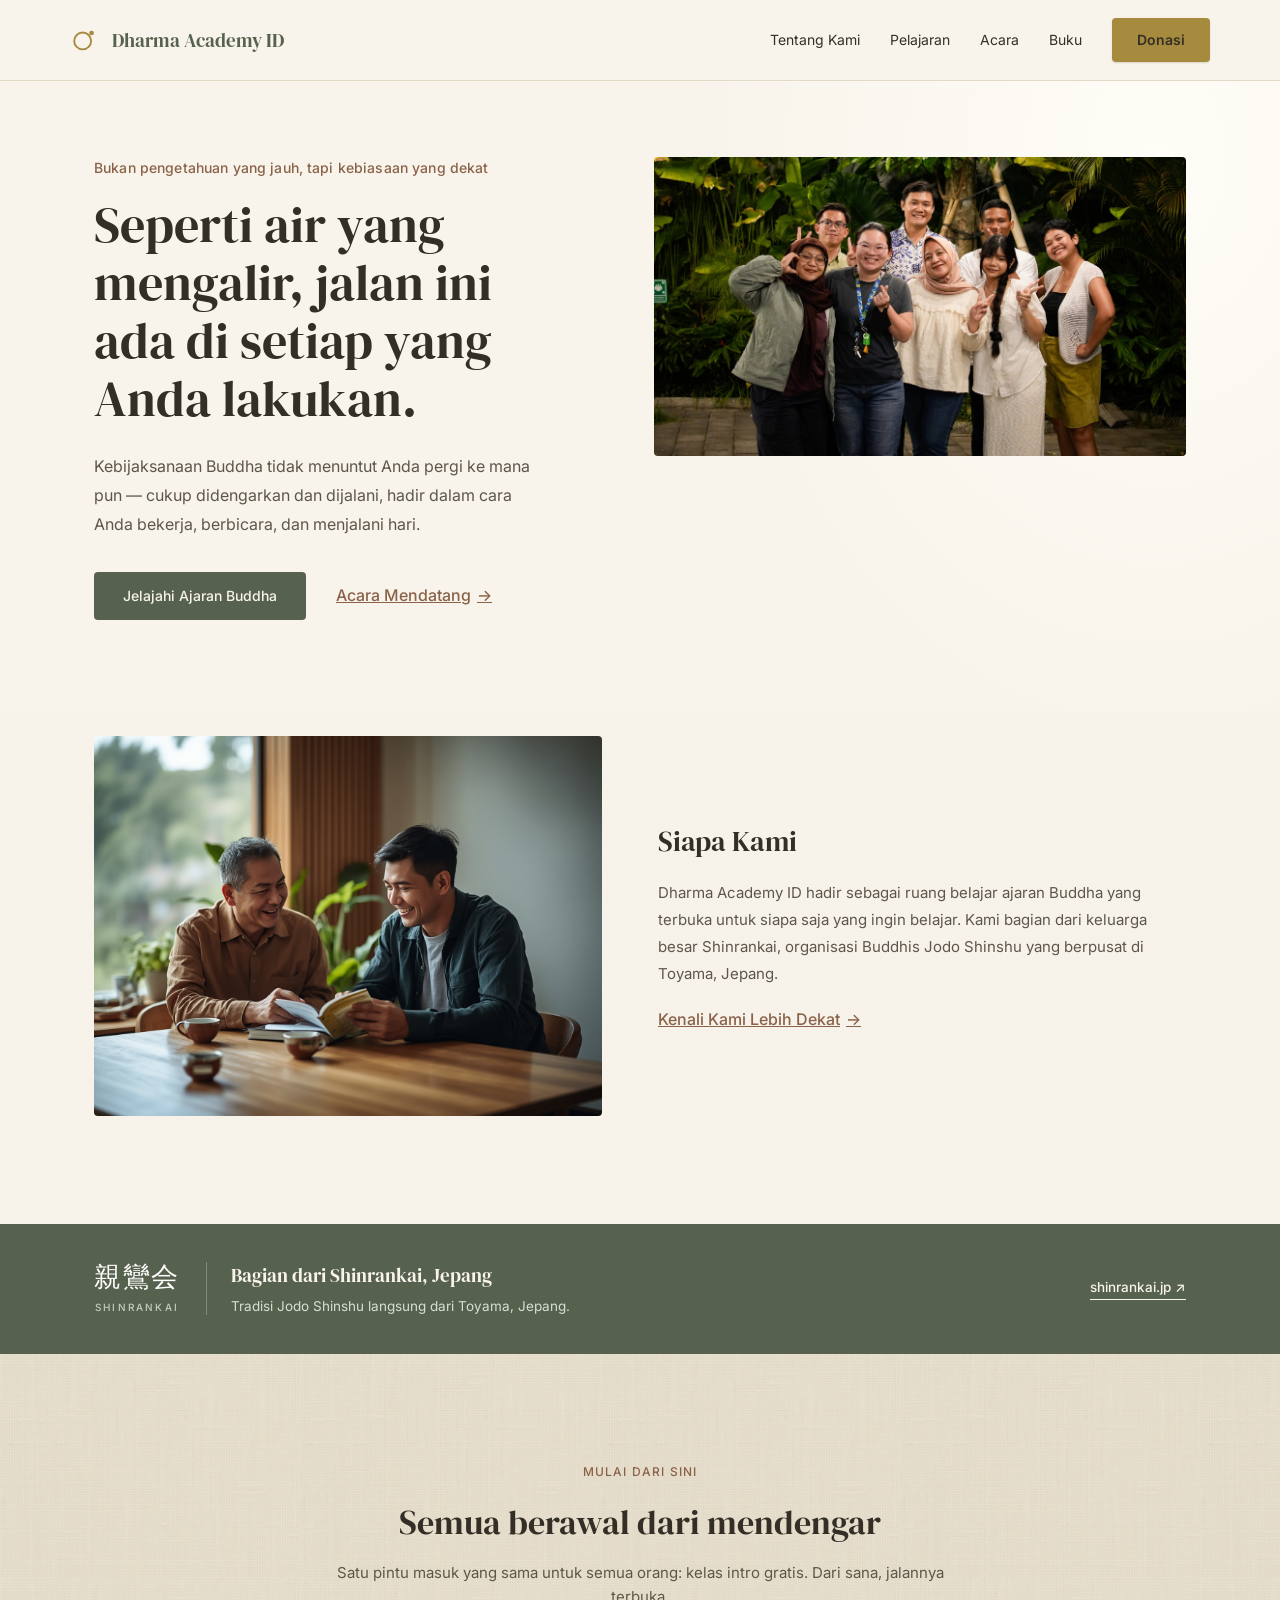
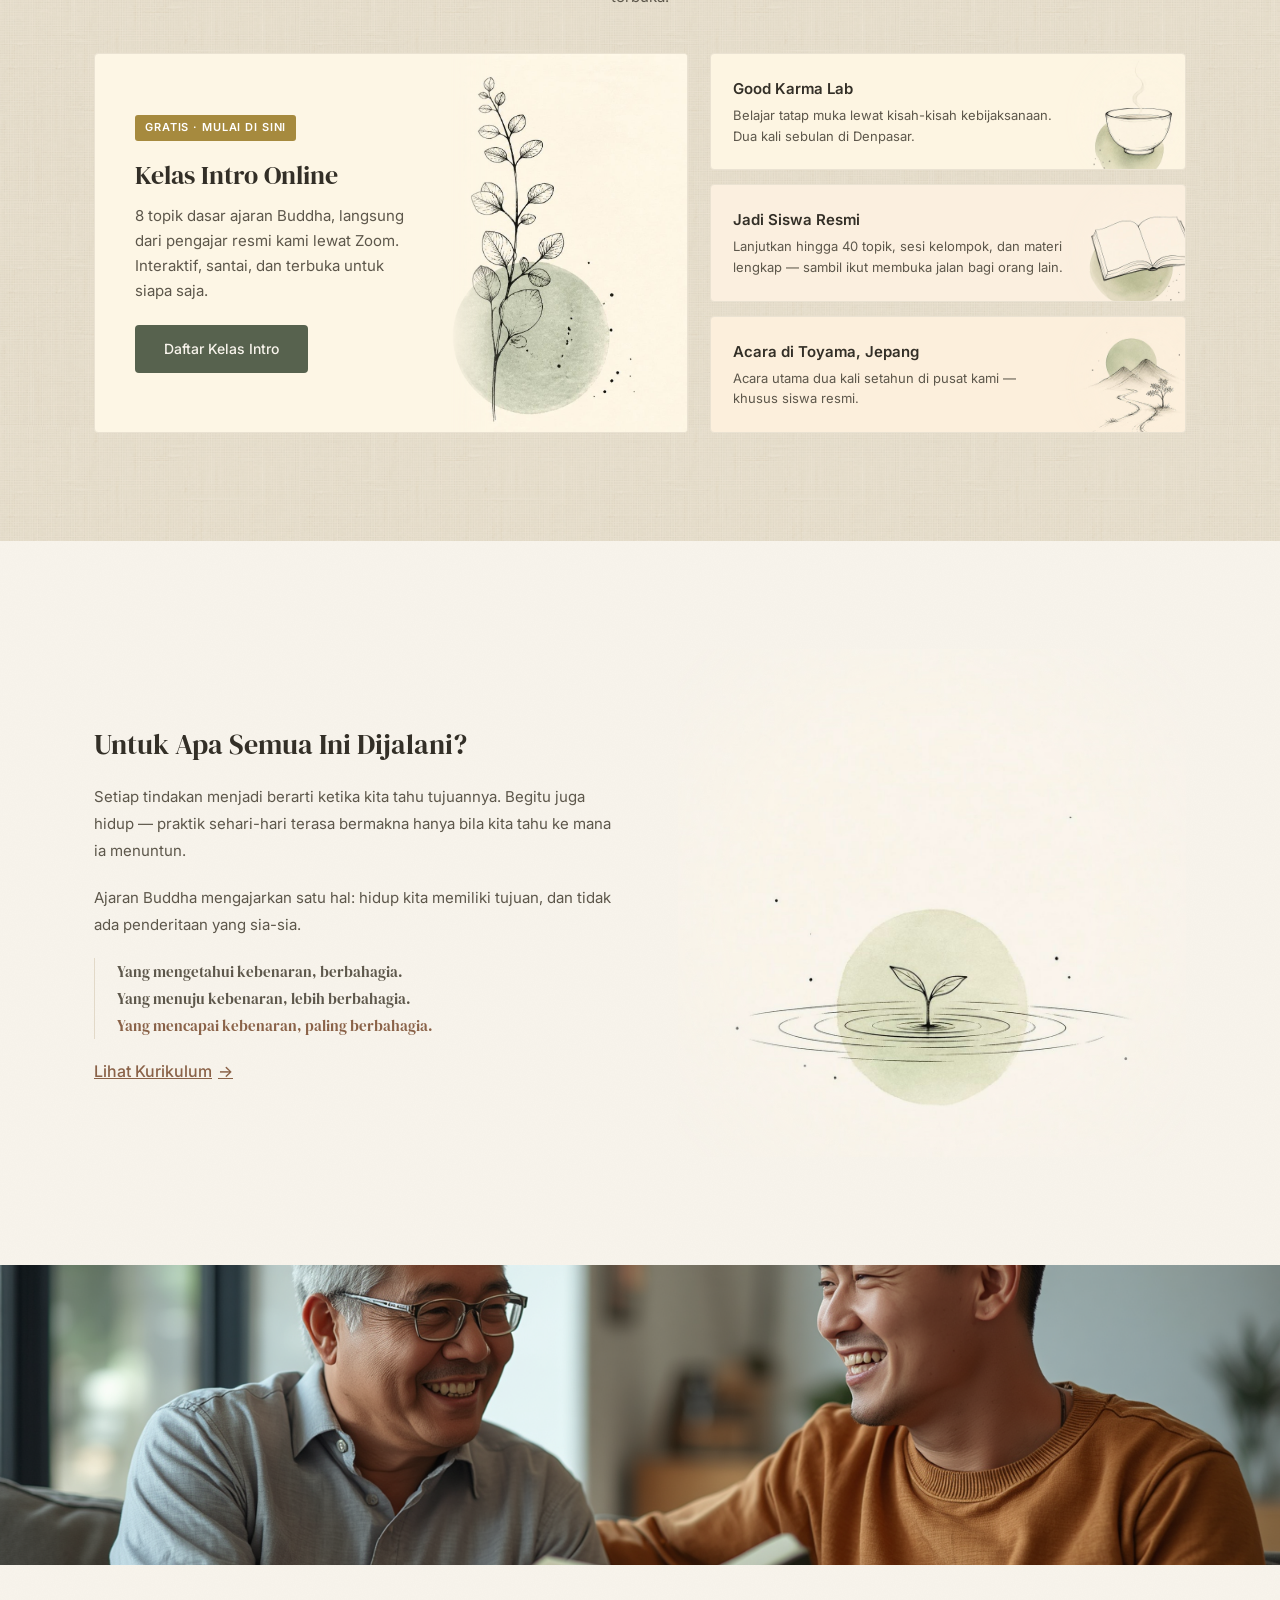
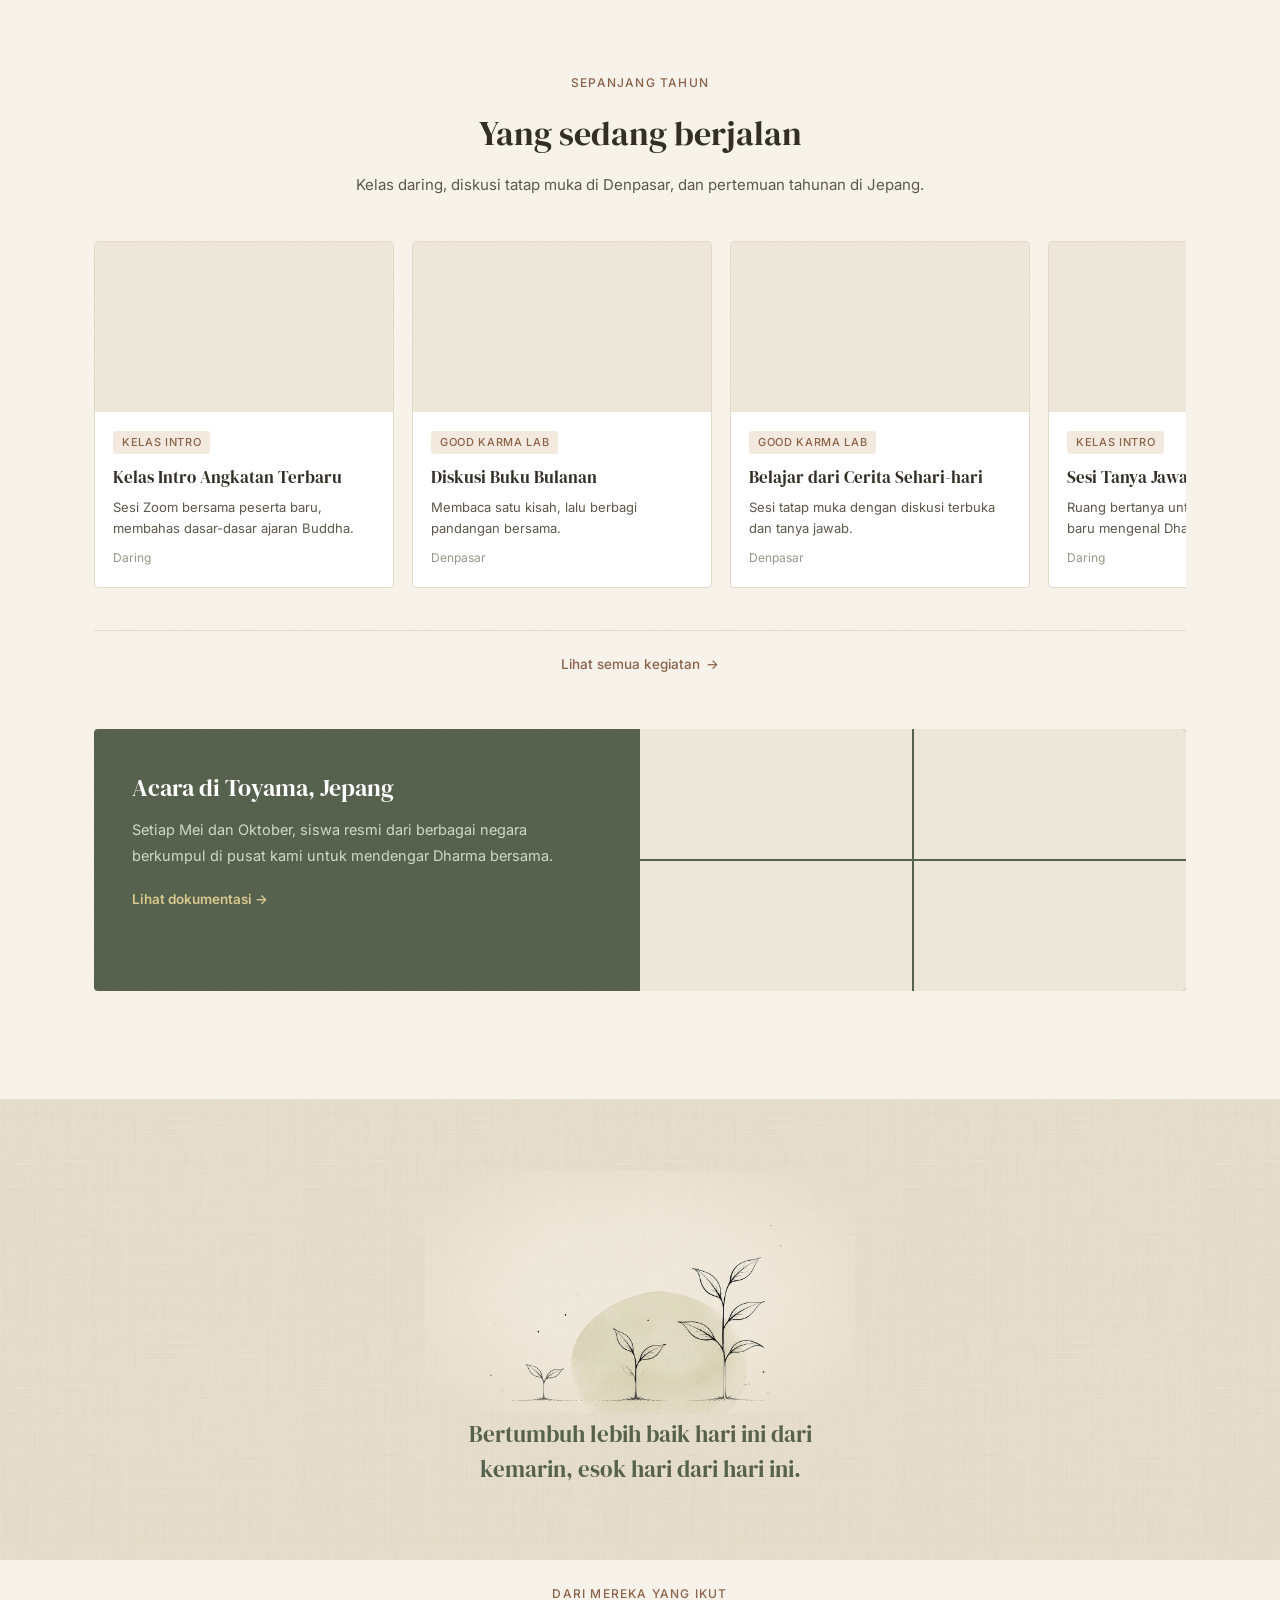
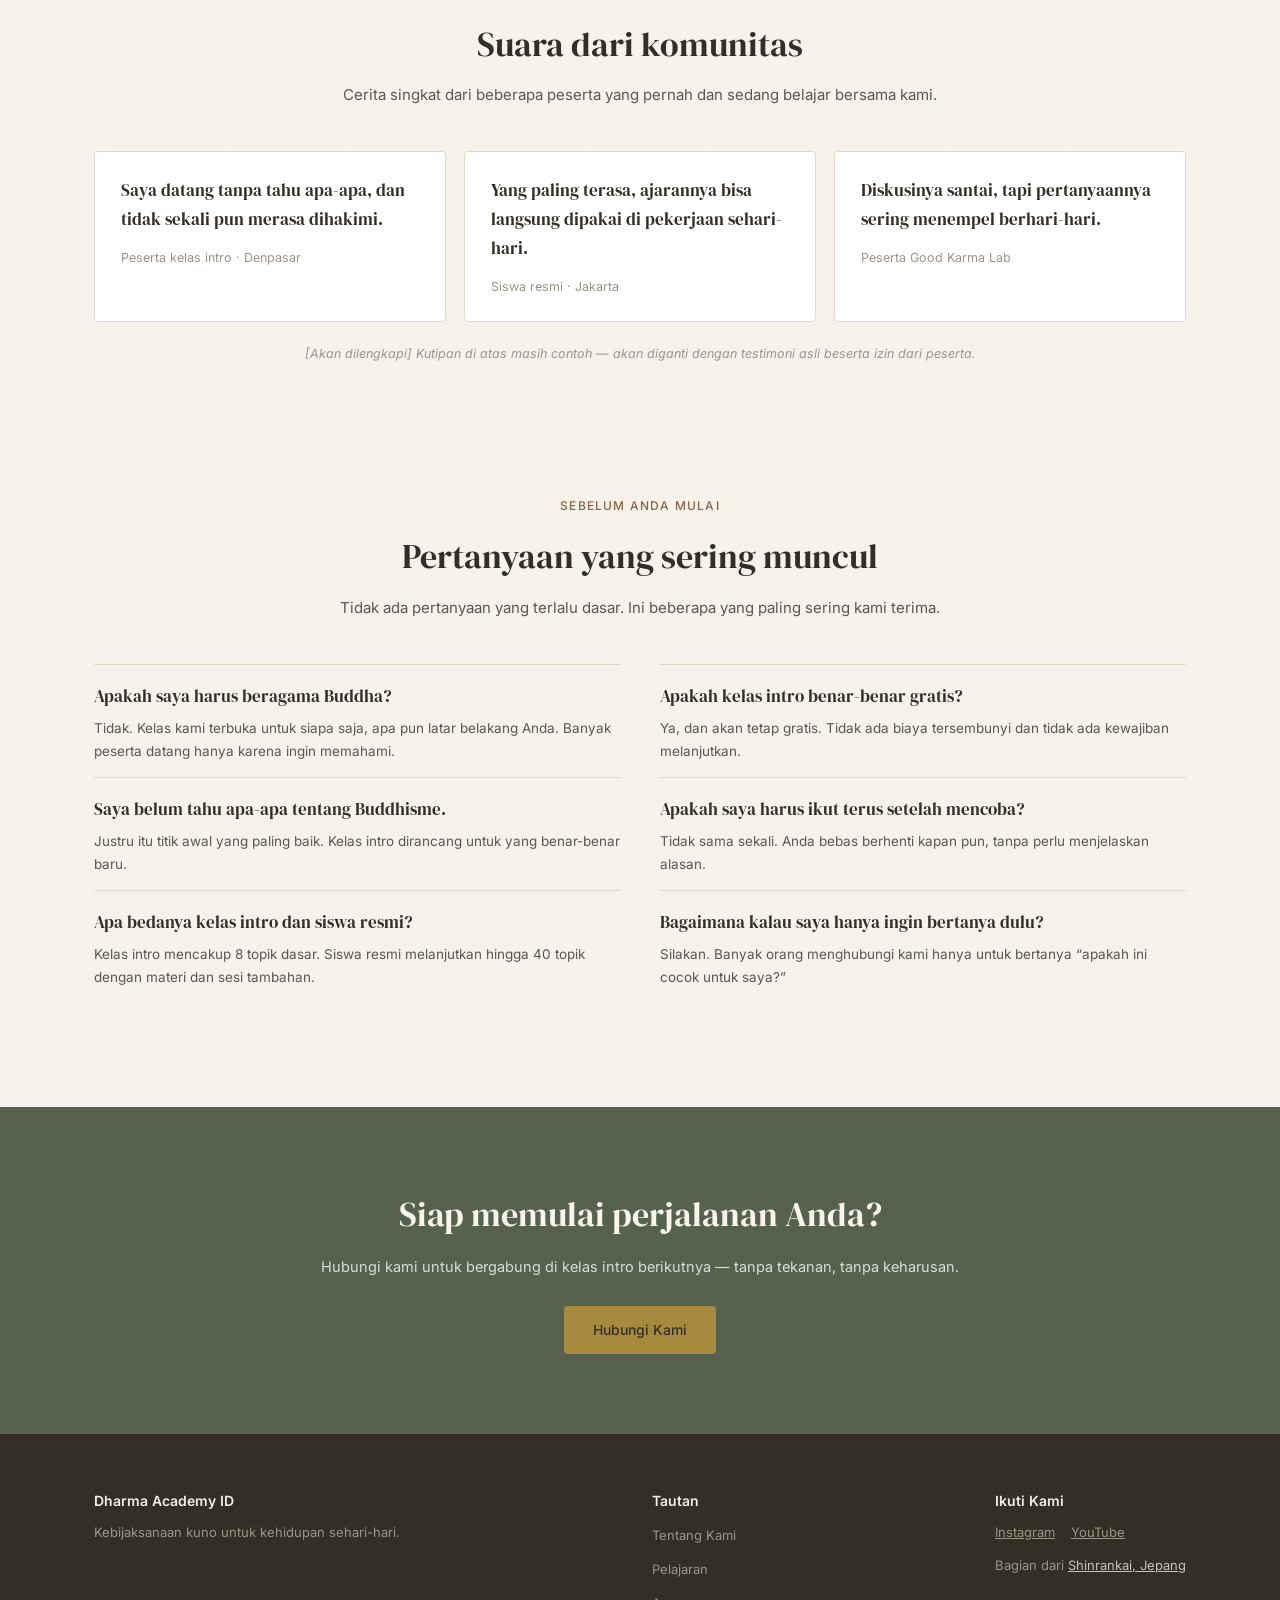
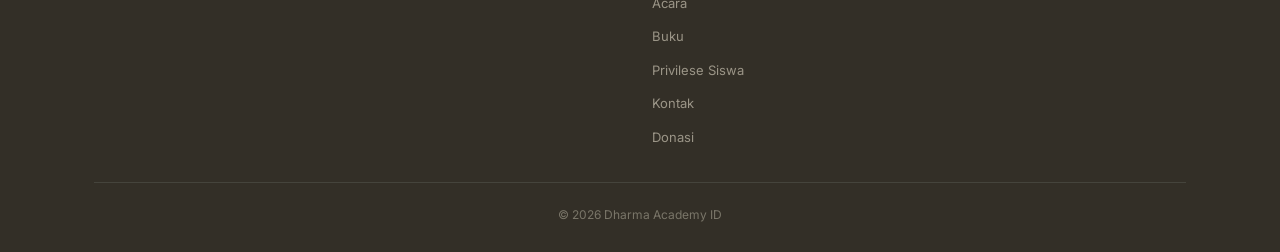
==== commit 4d9c3ec2: "New growth quote, seamless illustrations, Shinrankai lockup, nav CTA - Quote becomes "Bertumbuh lebi" ====
--- a/index.html
+++ b/index.html
@@ -88,7 +88,11 @@
 
   <div class="japan-banner reveal">
     <div class="wrap japan-banner__inner">
-      <div>
+      <div class="japan-banner__lockup">
+        <span class="japan-banner__kanji" lang="ja">親鸞会</span>
+        <span class="japan-banner__roman">Shinrankai</span>
+      </div>
+      <div class="japan-banner__body">
         <h3>Bagian dari Shinrankai, Jepang</h3>
         <p>Tradisi Jodo Shinshu langsung dari Toyama, Jepang.</p>
       </div>
@@ -143,7 +147,7 @@
   <section class="section reveal">
     <div class="wrap content-split content-split--reverse">
       <div class="content-split__art content-split__art--paper">
-        <img src="assets/images/illustrations/seedling-ripple.jpg" alt="" width="1100" height="1100" loading="lazy">
+        <img src="assets/images/illustrations/seedling-ripple-blend.jpg" alt="" width="1100" height="1100" loading="lazy">
       </div>
       <div class="content-split__text">
         <h2>Untuk Apa Semua Ini Dijalani?</h2>
@@ -229,10 +233,10 @@
 
   <div class="quote-band reveal">
     <div class="wrap">
-      <div class="quote-card">
-        <p class="quote-card__mark">&ldquo;</p>
-        <blockquote>Bagikan Dharma, jalani Dharma, bersama-sama.</blockquote>
-      </div>
+      <figure class="quote-growth">
+        <img src="assets/images/illustrations/growth-quote.jpg" alt="" width="1400" height="787" loading="lazy">
+        <blockquote>Bertumbuh lebih baik hari ini dari kemarin, esok hari dari hari ini.</blockquote>
+      </figure>
     </div>
   </div>
 
--- a/style.css
+++ b/style.css
@@ -62,6 +62,24 @@
 }
 .btn-primary { background: var(--color-primary); color: var(--color-bg); }
 .btn-primary:hover { background: var(--color-primary-hover); }
+/* Nav CTA: the one place the page should catch the eye. The muted
+   palette leaves a green button reading as just another surface, so
+   this takes the highlight tone with dark ink for contrast. */
+.site-nav__links .btn-primary,
+.site-nav__drawer .btn-primary {
+  background: var(--color-highlight);
+  color: var(--color-ink);
+  font-weight: 600;
+  padding: 11px 24px;
+  box-shadow: 0 1px 2px rgba(51, 47, 39, 0.16);
+  transition: background-color 0.18s ease, box-shadow 0.18s ease, transform 0.18s ease;
+}
+.site-nav__links .btn-primary:hover,
+.site-nav__drawer .btn-primary:hover {
+  background: #B99B48;
+  box-shadow: 0 3px 8px rgba(51, 47, 39, 0.22);
+  transform: translateY(-1px);
+}
 .btn-text { padding: 0; min-height: auto; color: var(--color-accent); font-weight: 500; }
 .btn-text::after { content: '→'; margin-left: 6px; }
 
@@ -136,18 +154,37 @@
 .content-split__art { flex: 1 1 380px; width: 100%; }
 .content-split__art img { width: 100%; height: auto; }
 .content-split__art svg { width: 100%; height: auto; display: block; aspect-ratio: 1456 / 1088; }
-/* Paper variant: card takes the illustration's own paper tone so the
-   ink reads as drawn on the card; a soft mask melts the jpg edge. */
+/* Paper variant: no card at all. The artwork's own paper tone is
+   pre-shifted to the page background, so a soft mask is enough to
+   dissolve its edges — the ink appears drawn straight onto the page. */
 .content-split__art--paper {
-  background: #FEF4DC;
-  border: 1px solid #EAE2D2;
-  border-radius: var(--radius-card);
-  overflow: hidden;
+  background: none;
+  border: 0;
+  border-radius: 0;
 }
 .content-split__art--paper img {
   display: block;
-  -webkit-mask-image: radial-gradient(ellipse 68% 72% at 50% 50%, #000 55%, transparent 97%);
-  mask-image: radial-gradient(ellipse 68% 72% at 50% 50%, #000 55%, transparent 97%);
+  -webkit-mask-image: radial-gradient(ellipse 72% 76% at 50% 50%, #000 42%, transparent 92%);
+  mask-image: radial-gradient(ellipse 72% 76% at 50% 50%, #000 42%, transparent 92%);
+}
+
+/* ── Quote with growth mark ───────────────────────────────────
+   No card. The illustration's paper is pre-shifted to the linen
+   band and its edges masked, so image and words share one surface. */
+.quote-growth { max-width: 620px; margin: 0 auto; text-align: center; }
+.quote-growth img {
+  width: 100%; max-width: 430px; height: auto; margin: 0 auto 4px;
+  -webkit-mask-image: radial-gradient(ellipse 70% 74% at 50% 52%, #000 40%, transparent 92%);
+  mask-image: radial-gradient(ellipse 70% 74% at 50% 52%, #000 40%, transparent 92%);
+}
+.quote-growth blockquote {
+  font-family: var(--font-display);
+  font-size: 23px; line-height: 1.55; color: var(--color-primary);
+  margin: 0; text-wrap: balance;
+}
+@media (max-width: 640px) {
+  .quote-growth blockquote { font-size: 19px; }
+  .quote-growth img { max-width: 320px; }
 }
 
 /* ── Event rail ───────────────────────────────────────────────
@@ -280,6 +317,26 @@
 /* ── Japan connection banner ──────────────────────────────────── */
 .japan-banner { background: var(--color-primary); color: var(--color-bg); padding: 36px 0; }
 .japan-banner__inner { display: flex; align-items: center; justify-content: space-between; gap: 20px; flex-wrap: wrap; }
+/* The parent organisation's name set in type — not a reproduction of
+   their logo. Swap this lockup for the official mark once Toyama
+   supplies the asset file. */
+.japan-banner__lockup {
+  display: flex; flex-direction: column; align-items: center; justify-content: center;
+  padding-right: 26px; margin-right: 4px;
+  border-right: 1px solid rgba(248, 244, 236, 0.28);
+  flex-shrink: 0;
+}
+.japan-banner__kanji {
+  font-family: var(--font-display);
+  font-size: 27px; line-height: 1.1; color: var(--color-white);
+  letter-spacing: 0.06em;
+}
+.japan-banner__roman {
+  font-family: var(--font-body);
+  font-size: 10px; font-weight: 500; letter-spacing: 0.22em; text-transform: uppercase;
+  color: #C3CEBE; margin-top: 7px;
+}
+.japan-banner__body { flex: 1 1 auto; }
 .japan-banner h3 { font-size: 19px; margin: 0 0 6px; }
 .japan-banner p { font-family: var(--font-body); font-size: 13.5px; margin: 0; color: #D7DED8; }
 .japan-banner a { color: var(--color-bg); font-weight: 500; font-size: 13.5px; text-decoration: none; border-bottom: 1px solid var(--color-bg); white-space: nowrap; }
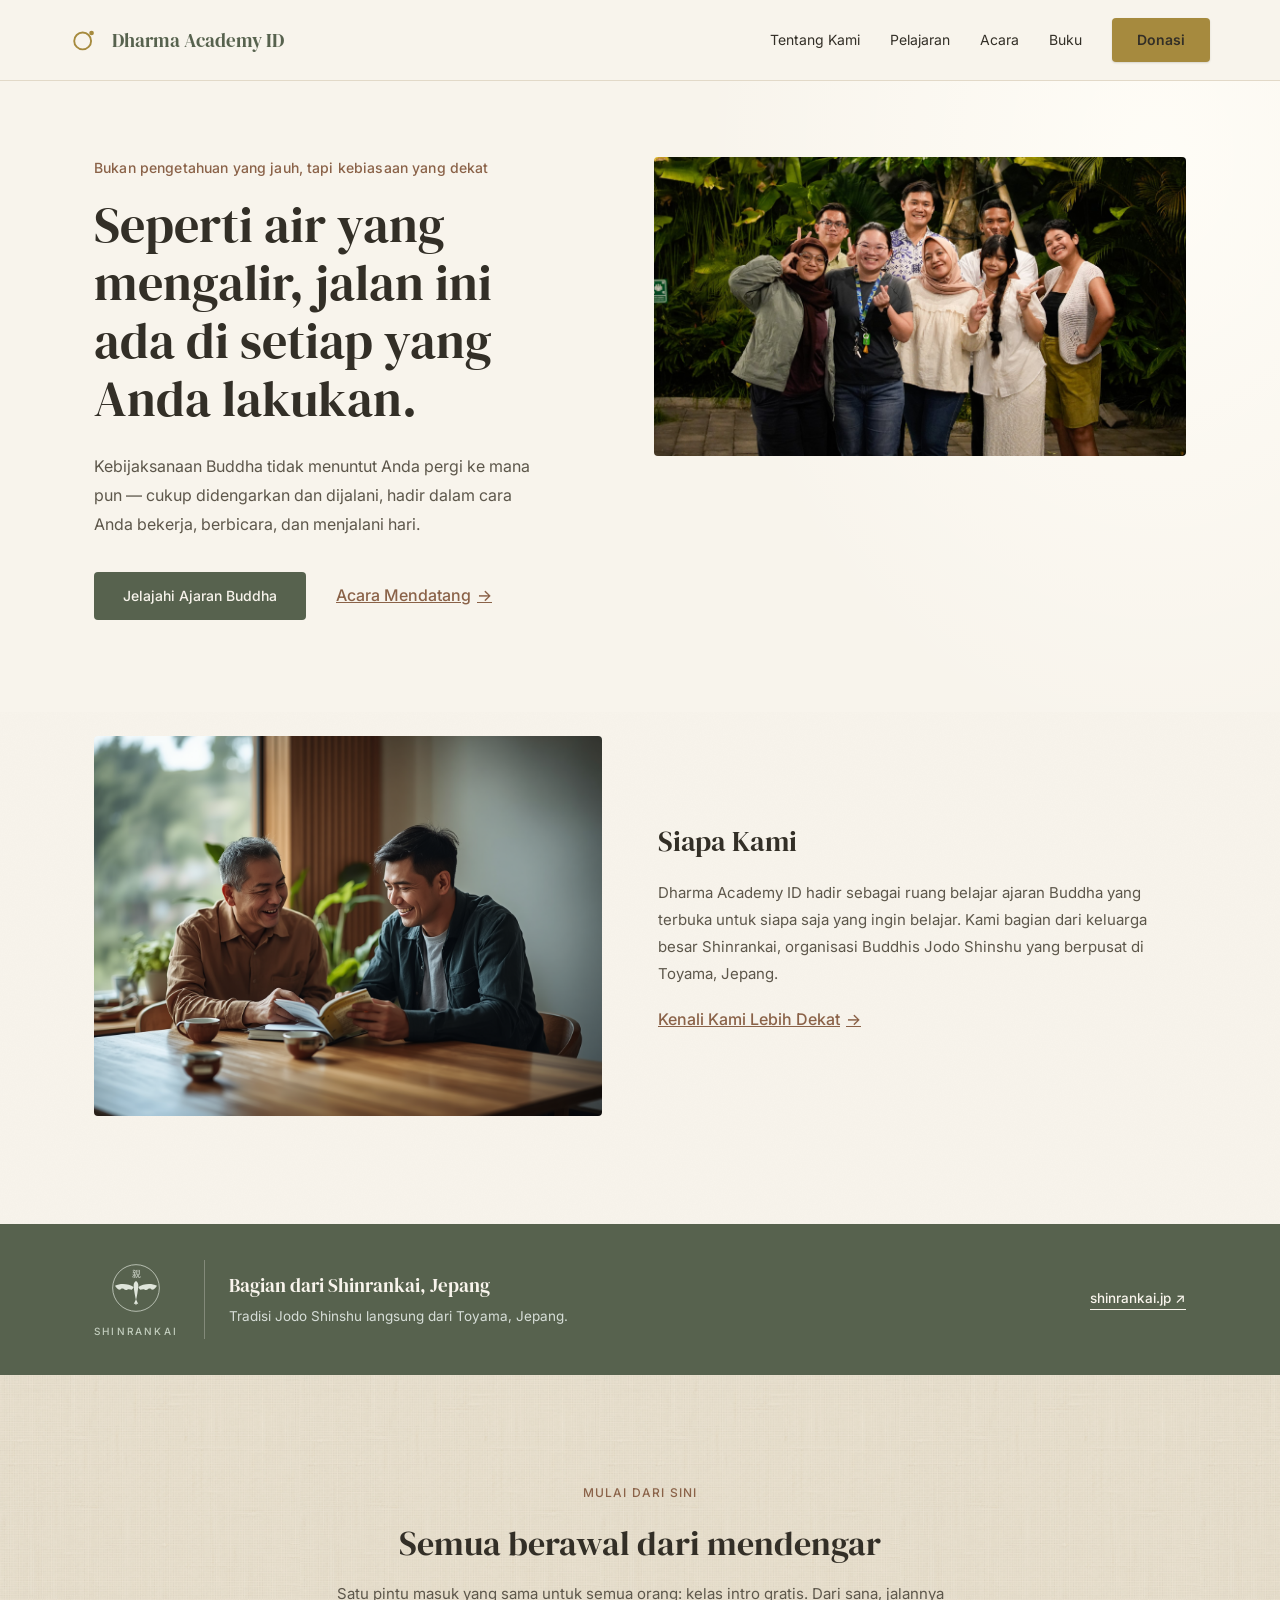
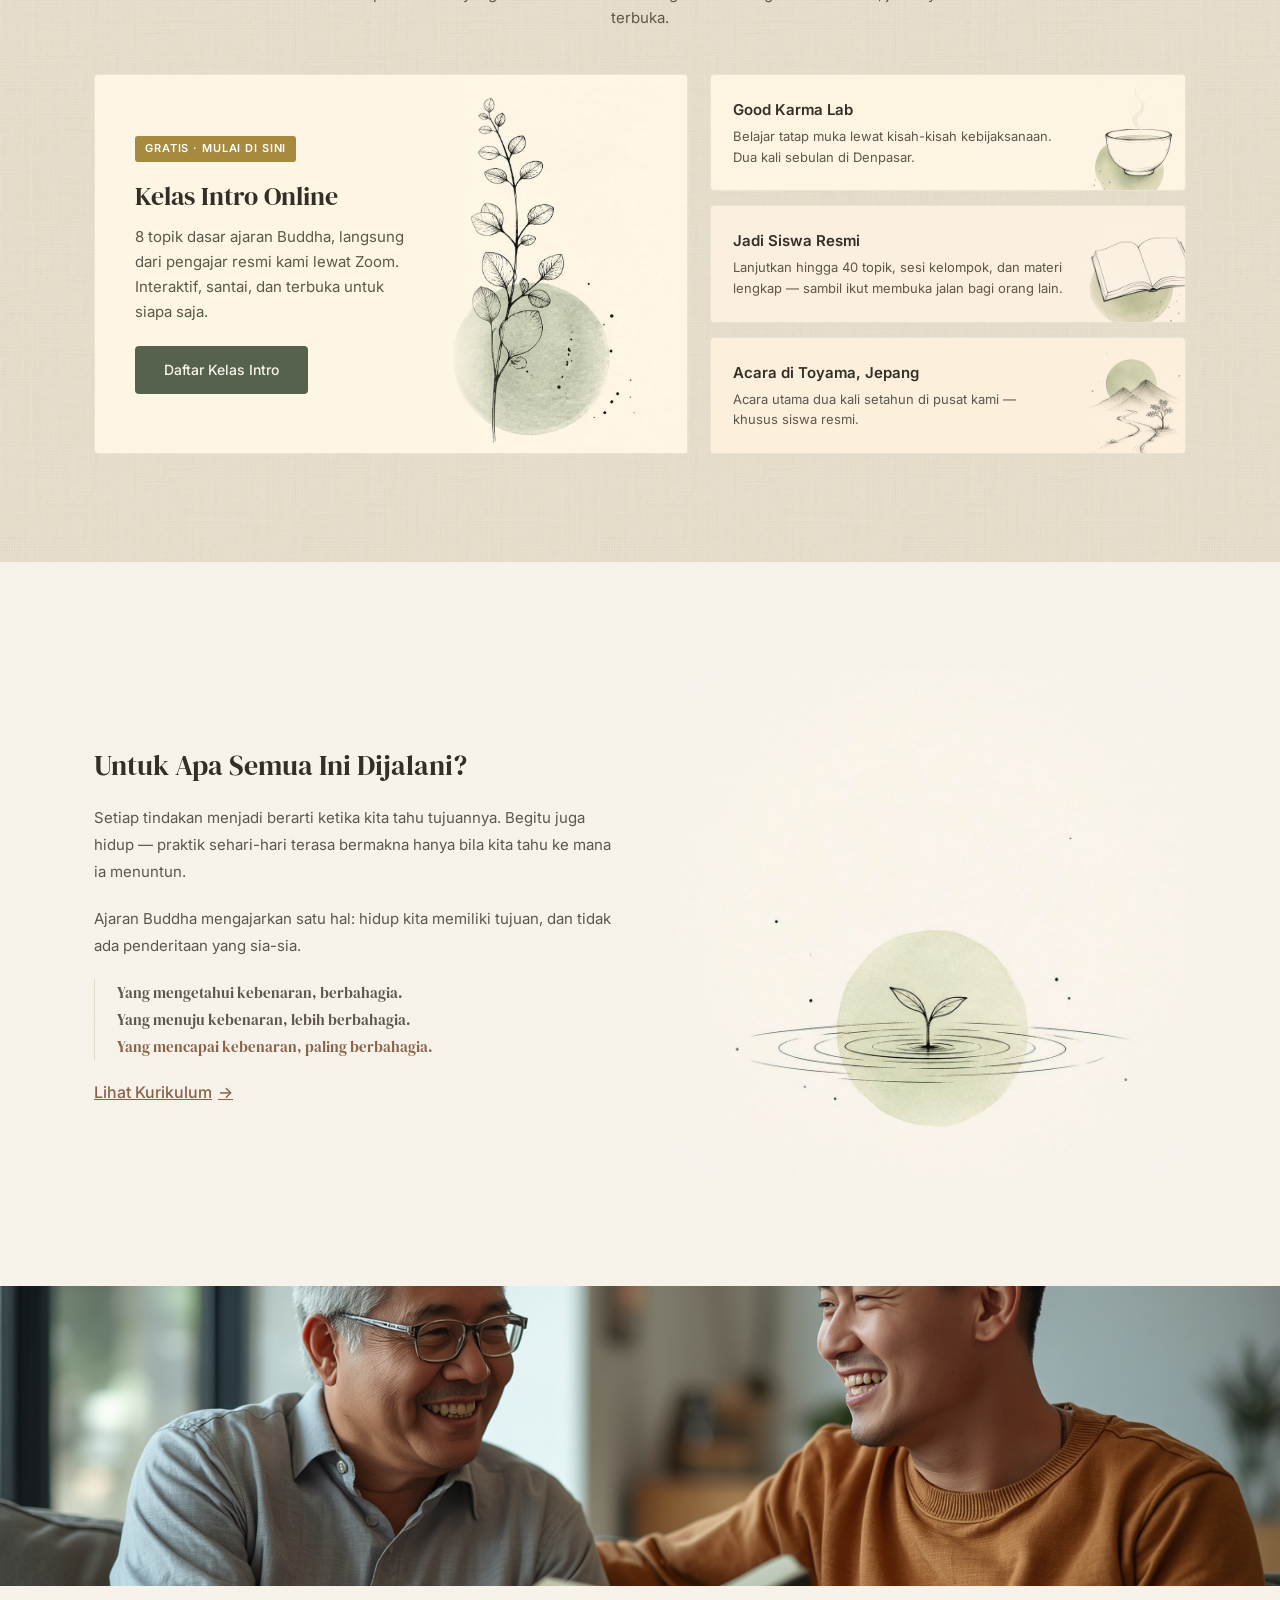
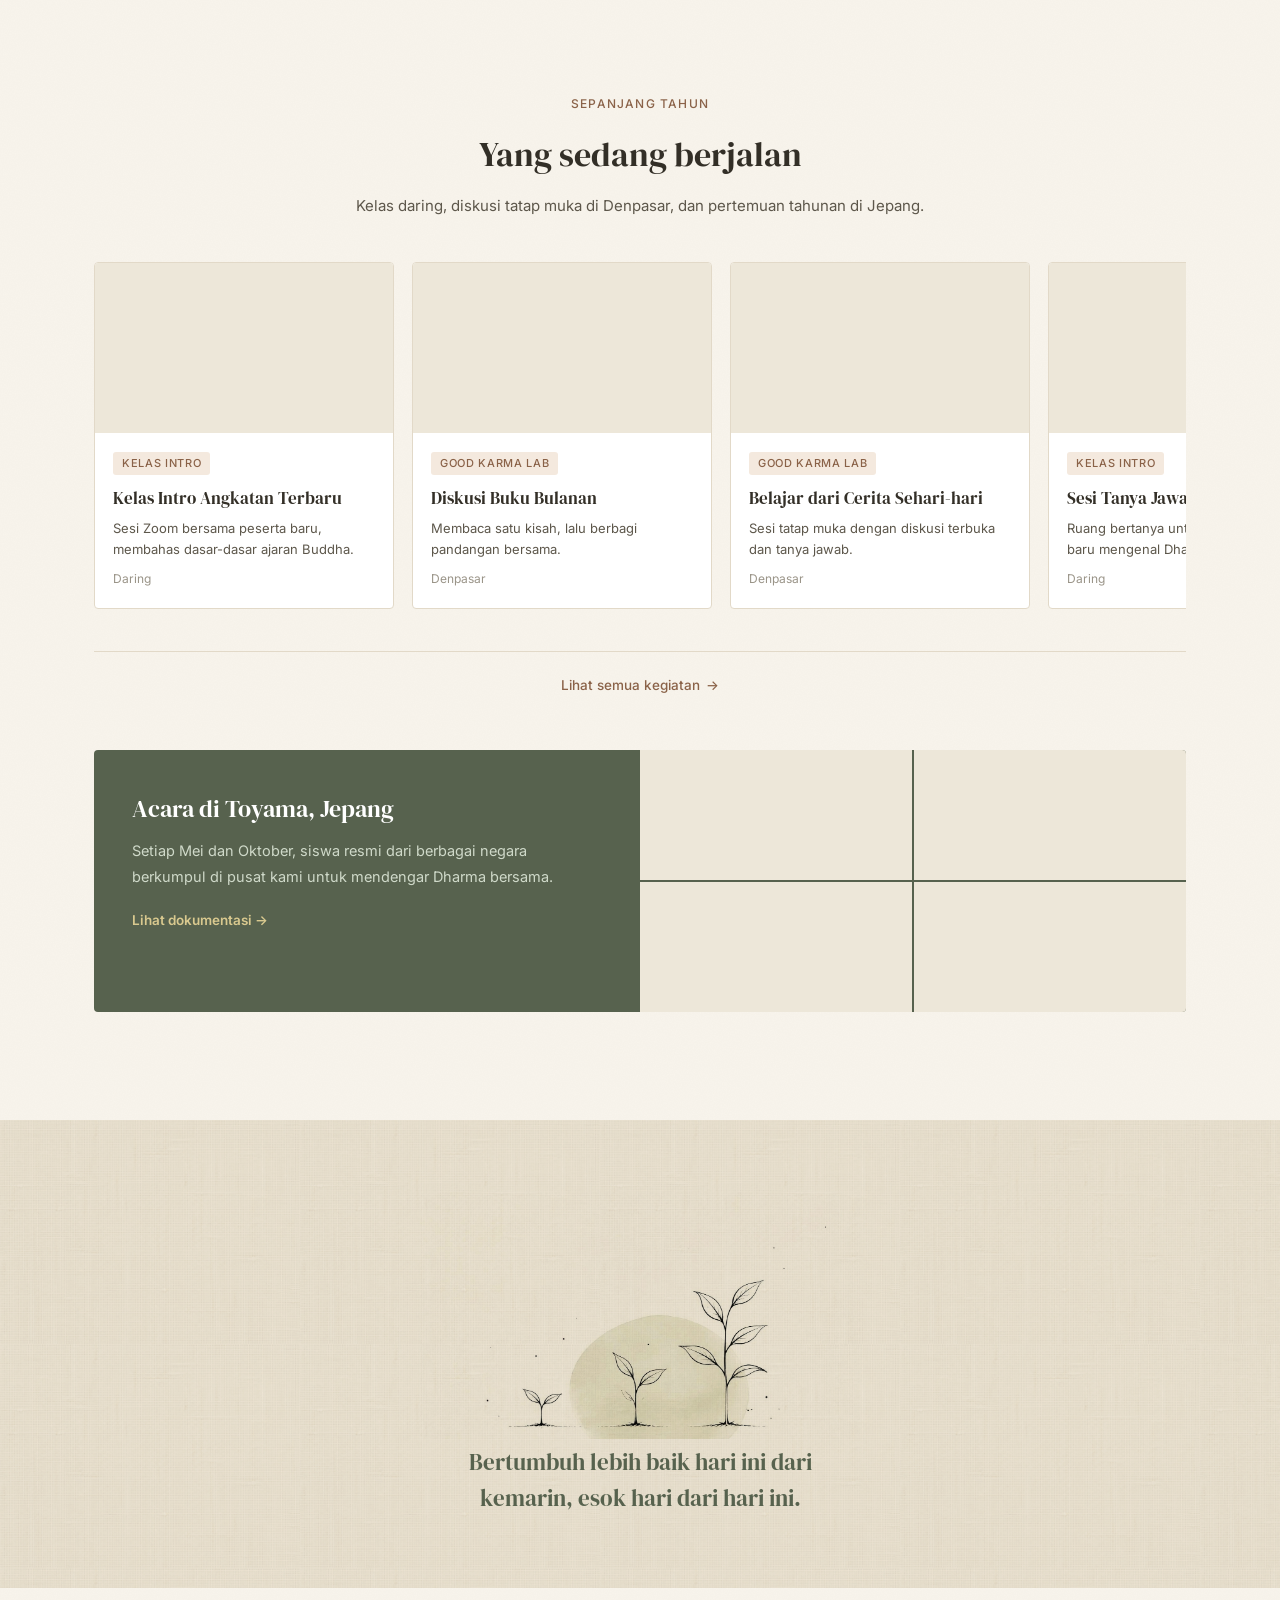
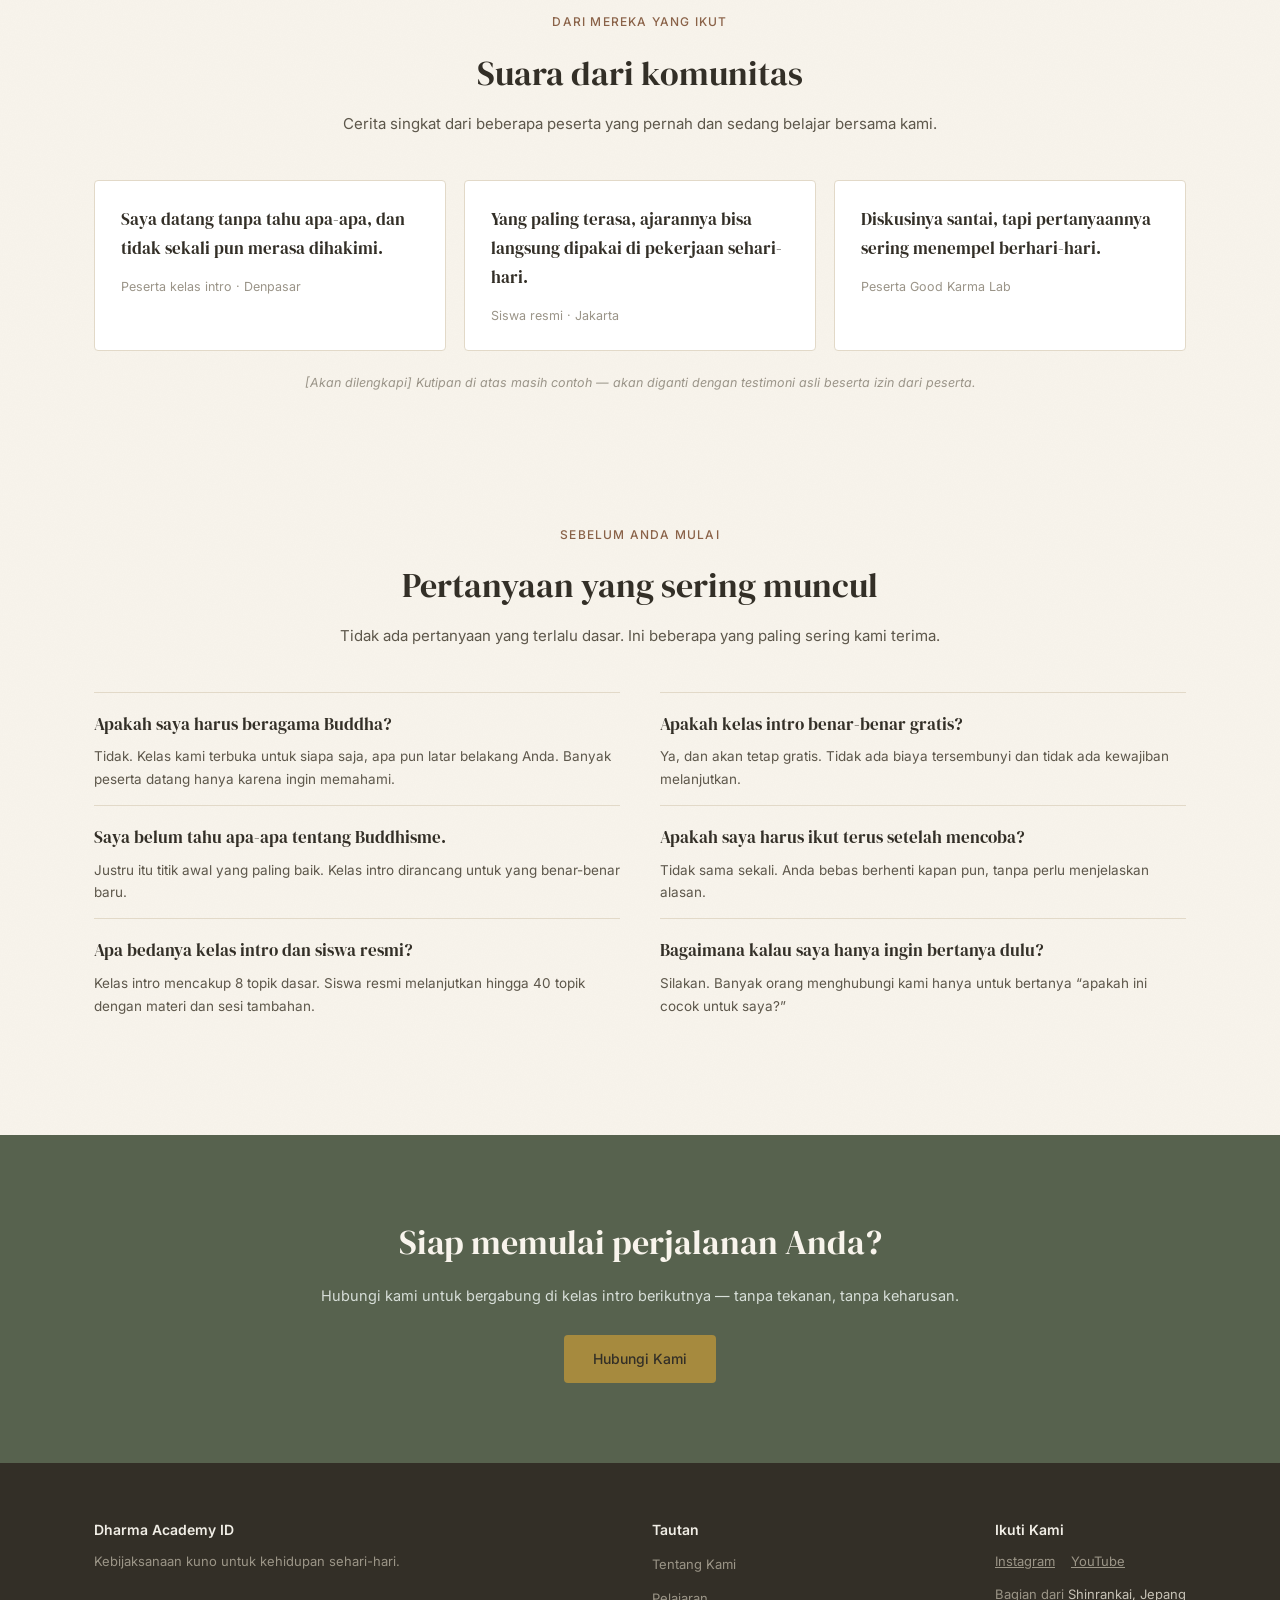
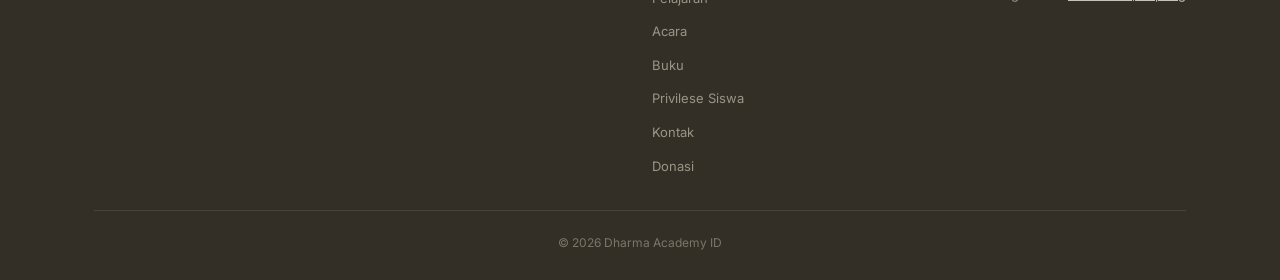
==== commit 1116fab1: "Quote graphic blends into the band; add Shinrankai mark The growth illustration was covering the ban" ====
--- a/index.html
+++ b/index.html
@@ -89,7 +89,19 @@
   <div class="japan-banner reveal">
     <div class="wrap japan-banner__inner">
       <div class="japan-banner__lockup">
-        <span class="japan-banner__kanji" lang="ja">親鸞会</span>
+        <svg class="japan-banner__mark" viewBox="0 0 120 120" role="img" aria-label="Lambang Shinrankai">
+          <circle cx="60" cy="60" r="50" fill="none" stroke="currentColor" stroke-width="1.5"/>
+          <g fill="currentColor">
+            <!-- left wing, feathered trailing edge -->
+            <path d="M55 58 C45 51 28 49 15 55 C18 60 21 63 26 64 C28 61 31 60 34 62 C36 64 39 65 42 63 C45 62 48 63 51 64 C53 62 54 60 55 58 Z"/>
+            <!-- right wing -->
+            <path d="M65 58 C75 51 92 49 105 55 C102 60 99 63 94 64 C92 61 89 60 86 62 C84 64 81 65 78 63 C75 62 72 63 69 64 C67 62 66 60 65 58 Z"/>
+            <!-- head, chest and fanned tail -->
+            <path d="M60 45 C57 47 55 50 55 54 C55 59 56 65 57 71 C58 77 59 82 60 86 C61 82 62 77 63 71 C64 65 65 59 65 54 C65 50 63 47 60 45 Z"/>
+            <path d="M60 84 L55 95 L58 93 L60 97 L62 93 L65 95 Z"/>
+          </g>
+          <text x="60" y="36" text-anchor="middle" font-family="'Noto Serif JP','Yu Mincho','Hiragino Mincho ProN',serif" font-size="19" fill="currentColor" lang="ja">親</text>
+        </svg>
         <span class="japan-banner__roman">Shinrankai</span>
       </div>
       <div class="japan-banner__body">
--- a/style.css
+++ b/style.css
@@ -172,10 +172,27 @@
    No card. The illustration's paper is pre-shifted to the linen
    band and its edges masked, so image and words share one surface. */
 .quote-growth { max-width: 620px; margin: 0 auto; text-align: center; }
+/* Paper is normalised to white and multiplied onto the band, so the
+   linen weave passes through the artwork instead of being covered.
+   No mask needed — white simply leaves the backdrop untouched.
+   For the blend to reach the texture, the band must not isolate it:
+   its weave moves to ::before (painting under content by DOM order)
+   and the wrap drops its z-index so no stacking context is created. */
+div.quote-band::after { content: none; }
+div.quote-band::before {
+  content: '';
+  position: absolute;
+  inset: 0;
+  pointer-events: none;
+  background-image: url("assets/images/textures/texture-linen.jpg");
+  background-size: 300px;
+  mix-blend-mode: multiply;
+  opacity: 0.28;
+}
+div.quote-band > .wrap { z-index: auto; }
 .quote-growth img {
-  width: 100%; max-width: 430px; height: auto; margin: 0 auto 4px;
-  -webkit-mask-image: radial-gradient(ellipse 70% 74% at 50% 52%, #000 40%, transparent 92%);
-  mask-image: radial-gradient(ellipse 70% 74% at 50% 52%, #000 40%, transparent 92%);
+  width: 100%; max-width: 440px; height: auto; margin: 0 auto 6px;
+  mix-blend-mode: multiply;
 }
 .quote-growth blockquote {
   font-family: var(--font-display);
@@ -326,10 +343,10 @@
   border-right: 1px solid rgba(248, 244, 236, 0.28);
   flex-shrink: 0;
 }
-.japan-banner__kanji {
-  font-family: var(--font-display);
-  font-size: 27px; line-height: 1.1; color: var(--color-white);
-  letter-spacing: 0.06em;
+.japan-banner__mark {
+  width: 56px; height: 56px;
+  color: #E7EDE3;
+  opacity: 0.95;
 }
 .japan-banner__roman {
   font-family: var(--font-body);
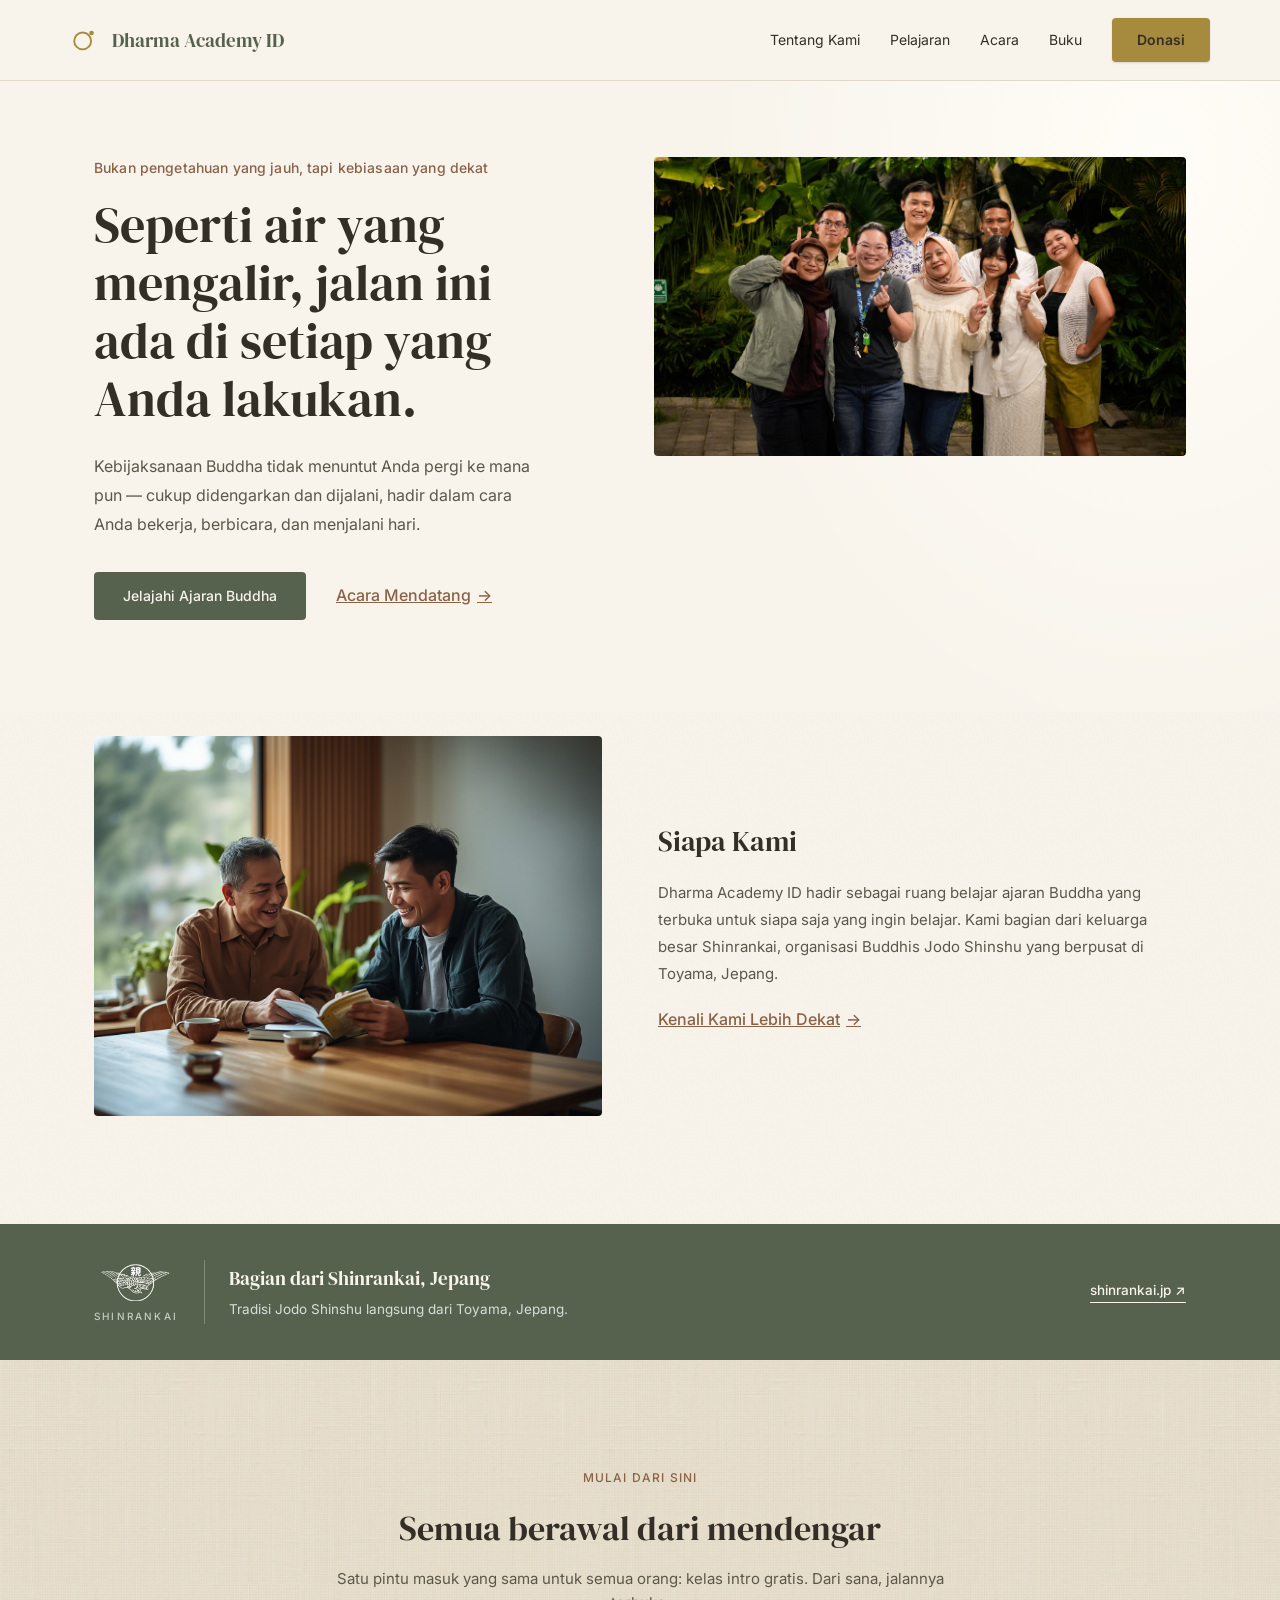
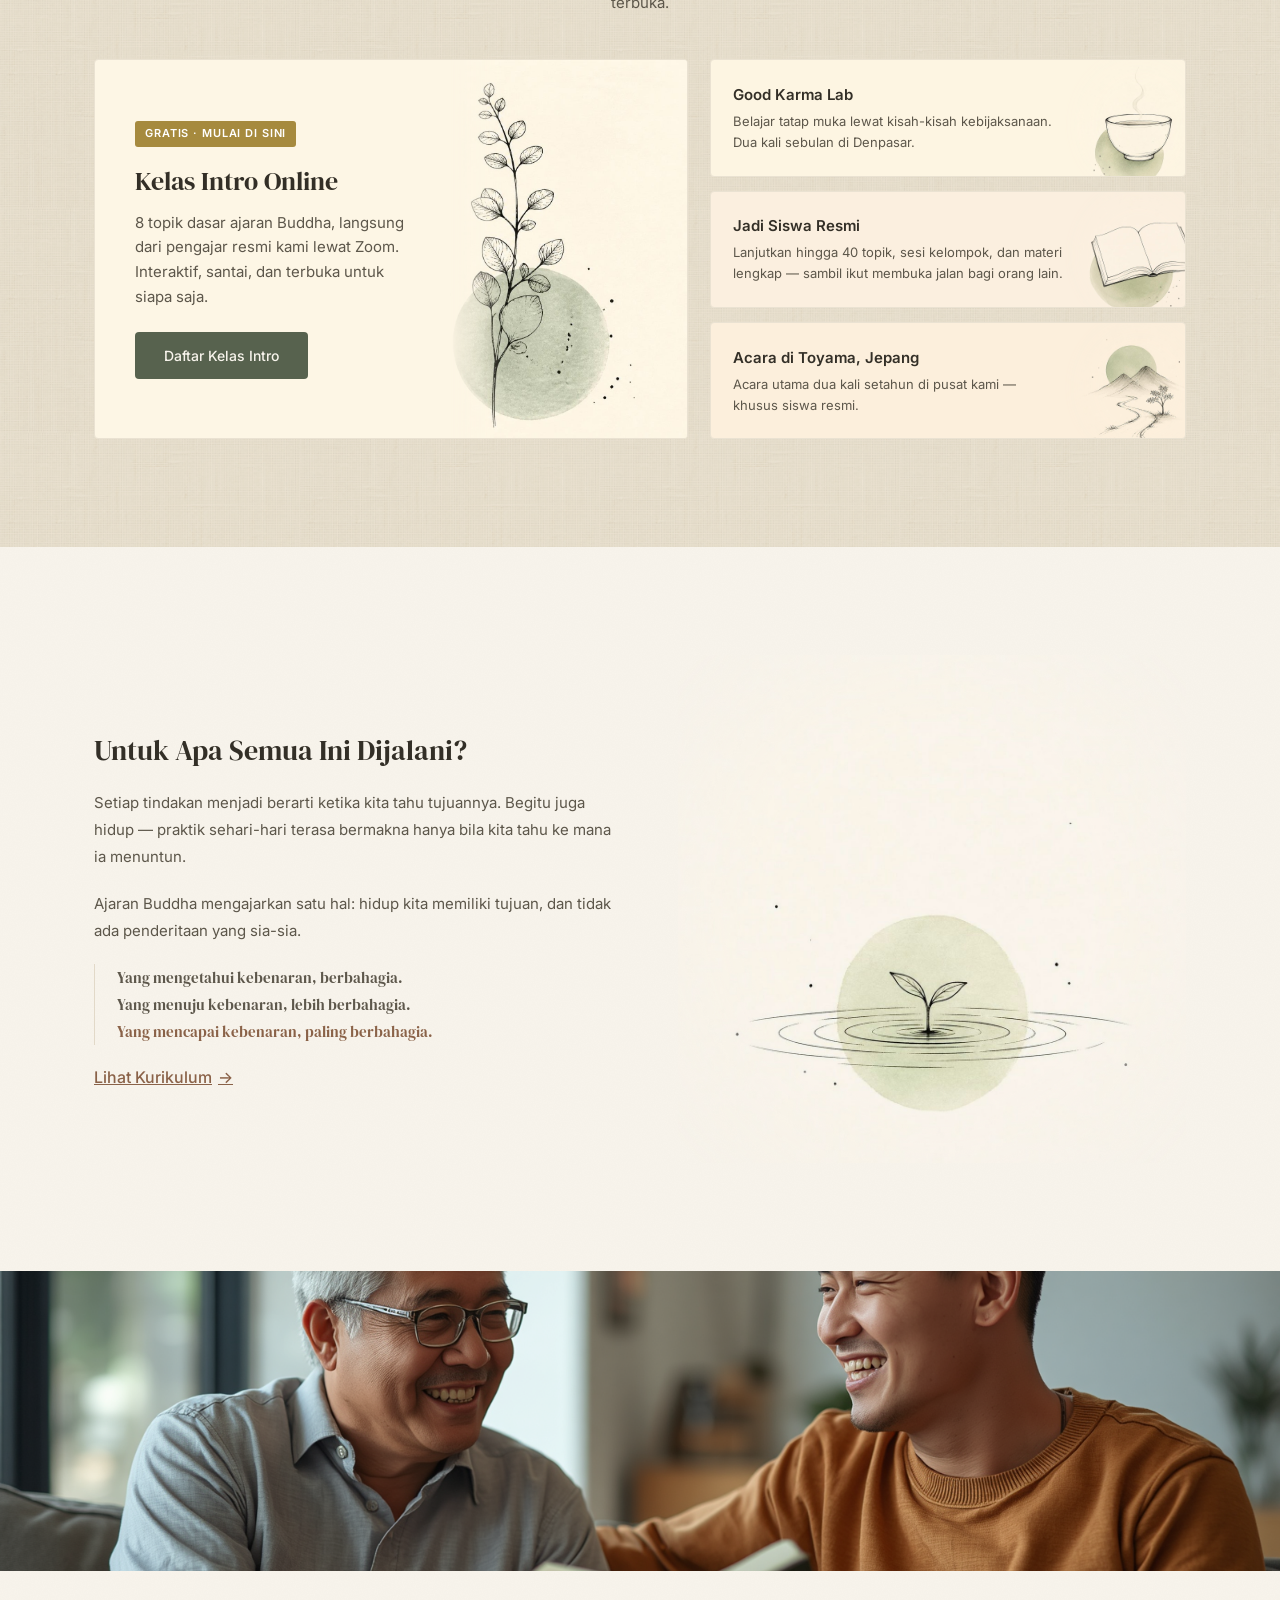
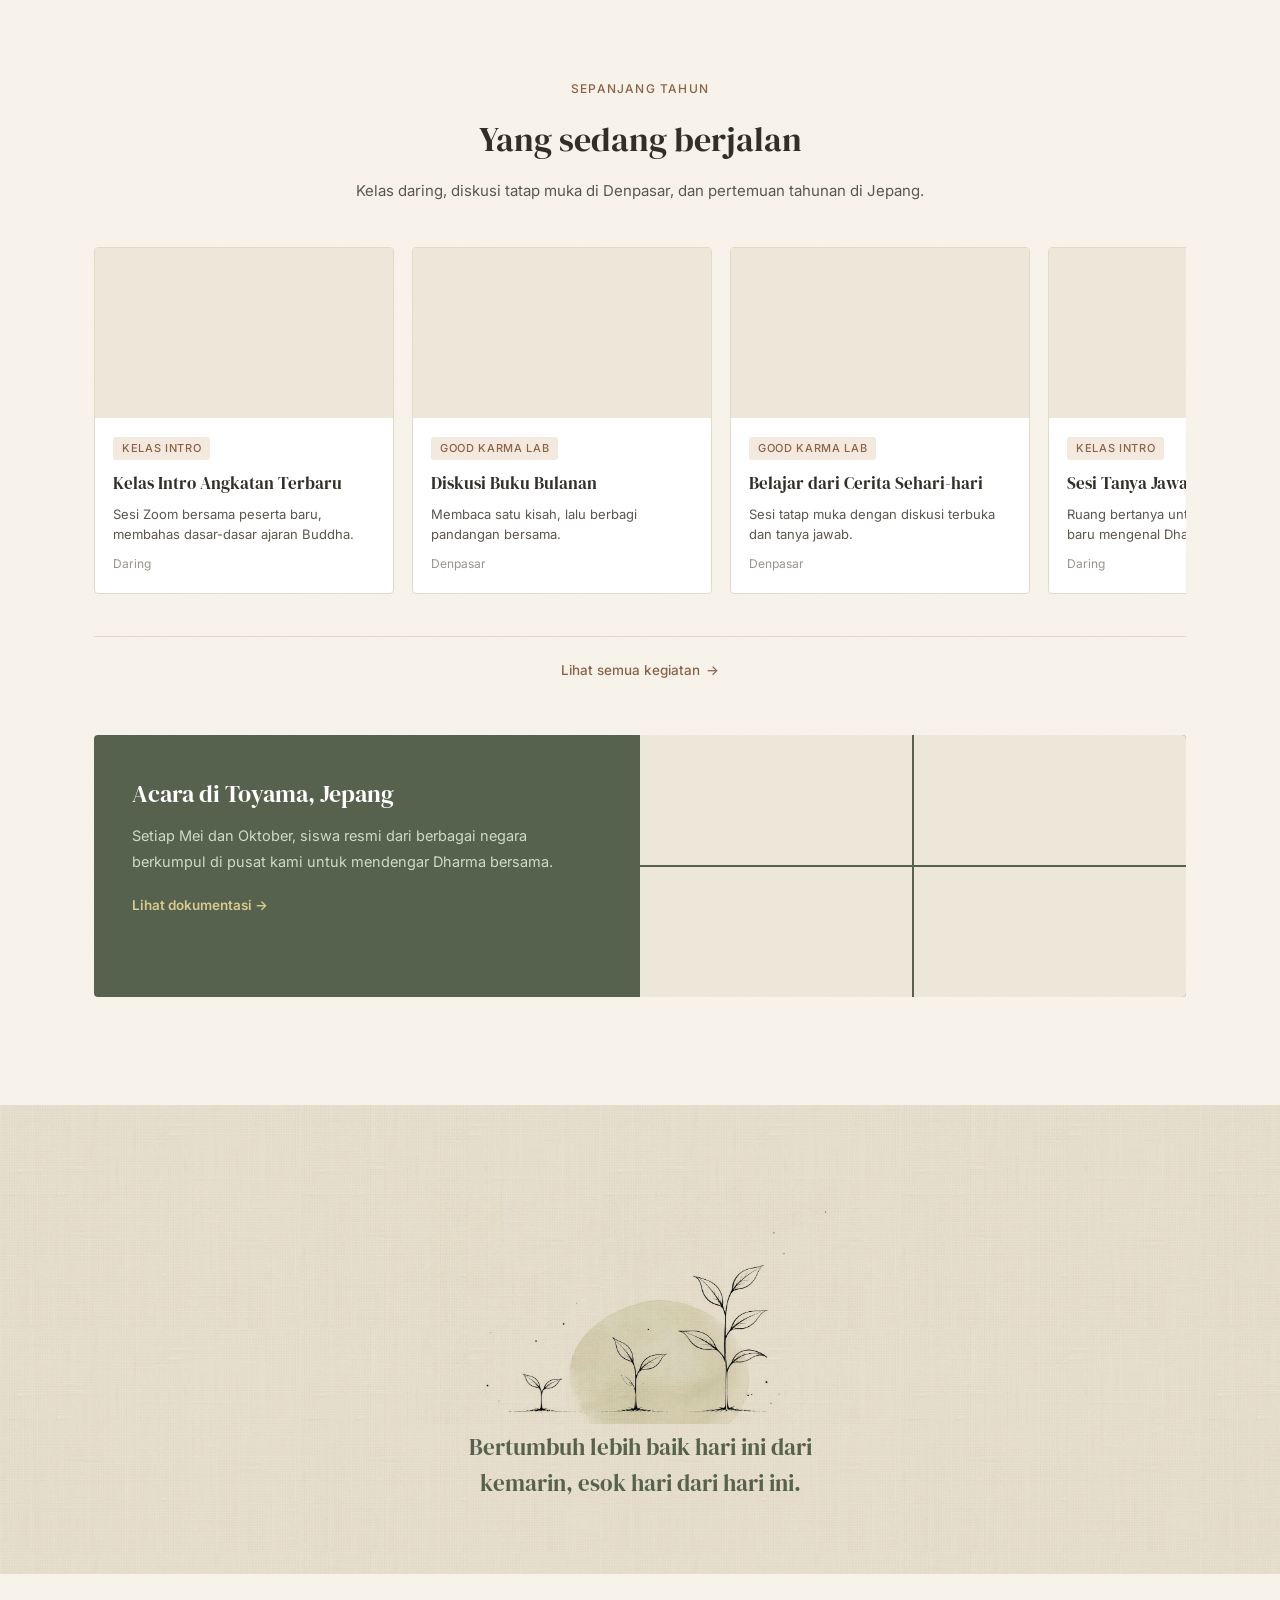
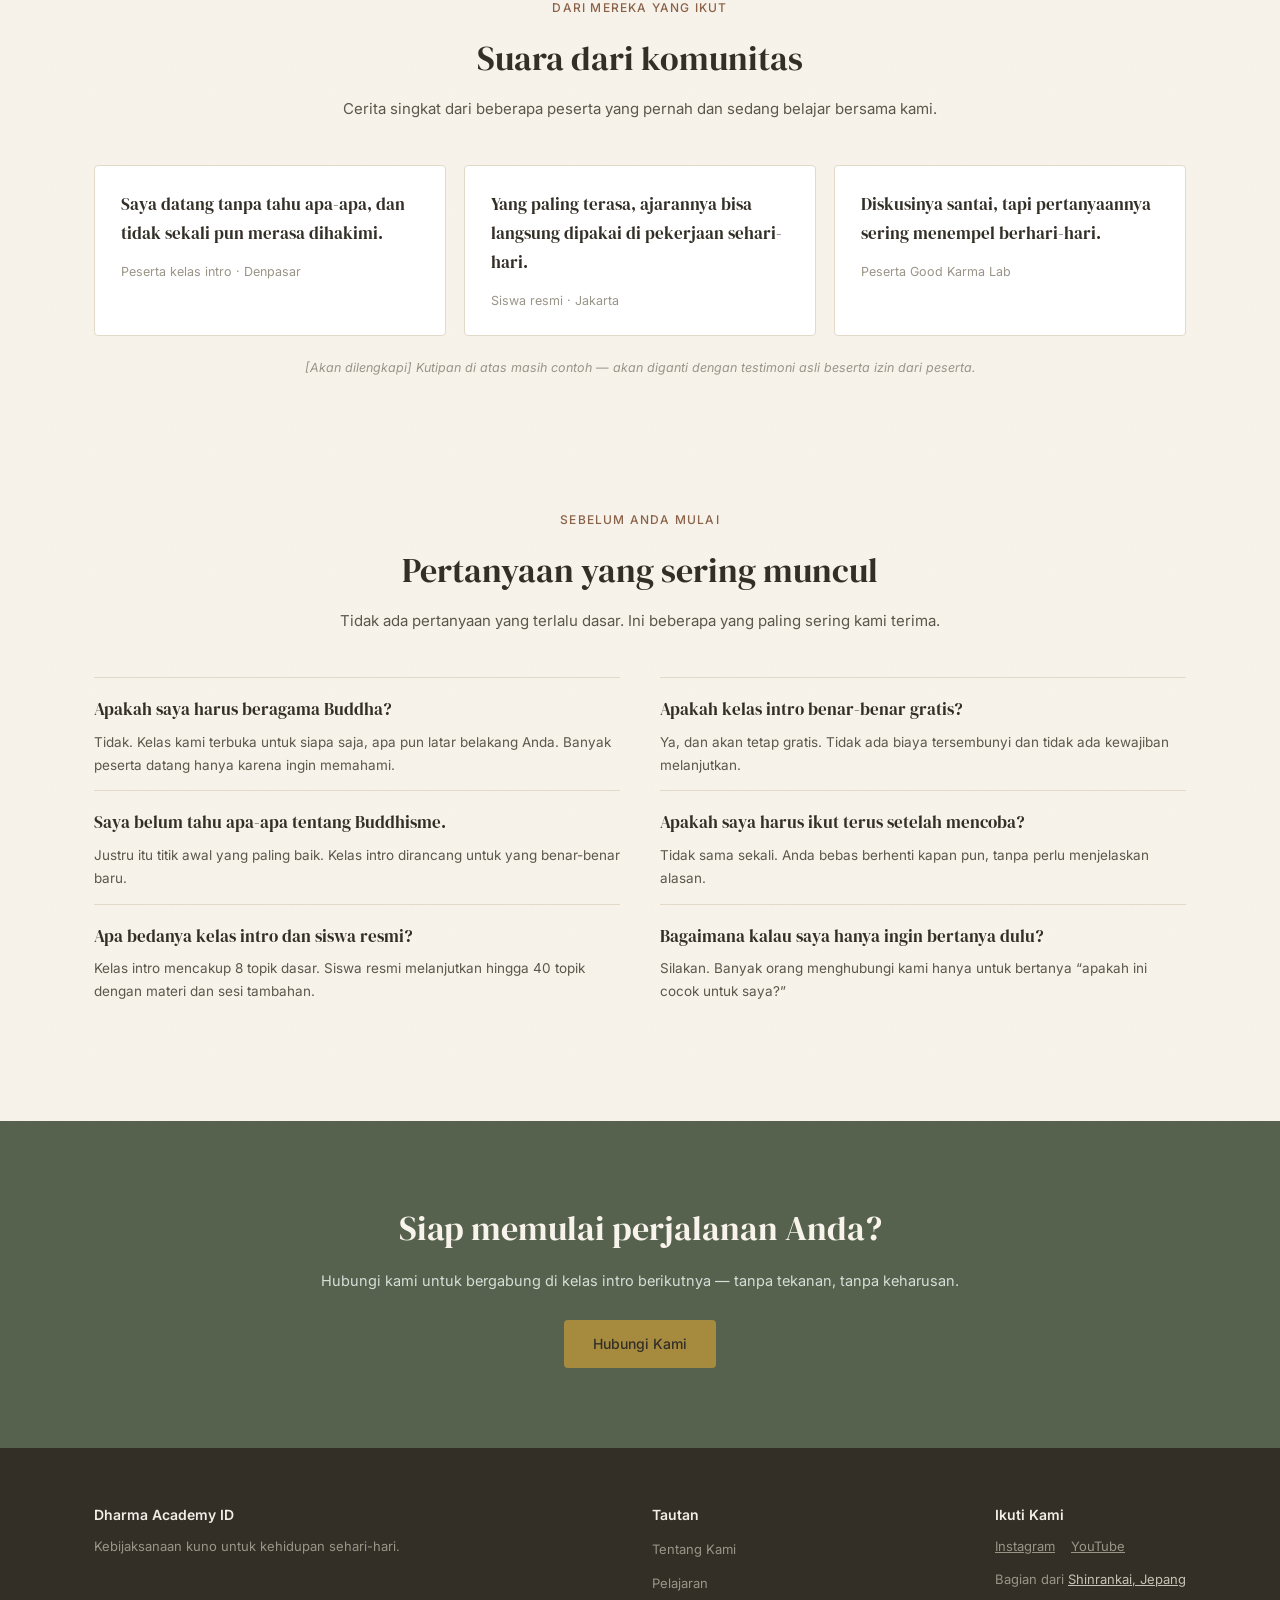
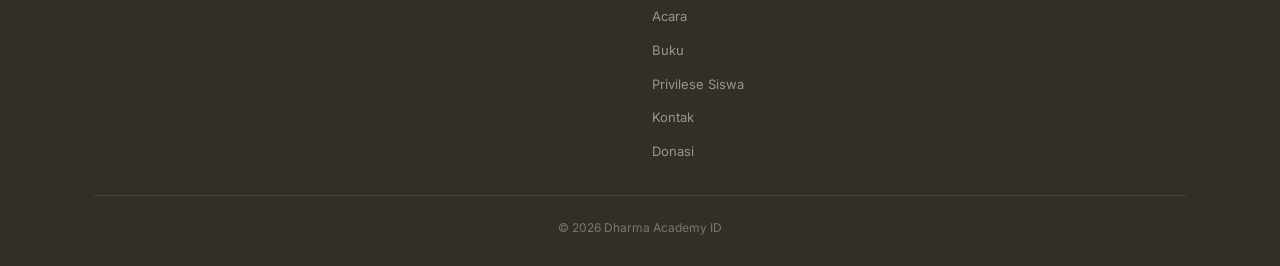
==== commit 8257315d: "Use the official Shinrankai emblem in the Japan banner Replaces the mark I had drawn, which was a re" ====
--- a/index.html
+++ b/index.html
@@ -89,19 +89,7 @@
   <div class="japan-banner reveal">
     <div class="wrap japan-banner__inner">
       <div class="japan-banner__lockup">
-        <svg class="japan-banner__mark" viewBox="0 0 120 120" role="img" aria-label="Lambang Shinrankai">
-          <circle cx="60" cy="60" r="50" fill="none" stroke="currentColor" stroke-width="1.5"/>
-          <g fill="currentColor">
-            <!-- left wing, feathered trailing edge -->
-            <path d="M55 58 C45 51 28 49 15 55 C18 60 21 63 26 64 C28 61 31 60 34 62 C36 64 39 65 42 63 C45 62 48 63 51 64 C53 62 54 60 55 58 Z"/>
-            <!-- right wing -->
-            <path d="M65 58 C75 51 92 49 105 55 C102 60 99 63 94 64 C92 61 89 60 86 62 C84 64 81 65 78 63 C75 62 72 63 69 64 C67 62 66 60 65 58 Z"/>
-            <!-- head, chest and fanned tail -->
-            <path d="M60 45 C57 47 55 50 55 54 C55 59 56 65 57 71 C58 77 59 82 60 86 C61 82 62 77 63 71 C64 65 65 59 65 54 C65 50 63 47 60 45 Z"/>
-            <path d="M60 84 L55 95 L58 93 L60 97 L62 93 L65 95 Z"/>
-          </g>
-          <text x="60" y="36" text-anchor="middle" font-family="'Noto Serif JP','Yu Mincho','Hiragino Mincho ProN',serif" font-size="19" fill="currentColor" lang="ja">親</text>
-        </svg>
+        <img class="japan-banner__mark" src="assets/images/shinrankai-mark.png" alt="Lambang Shinrankai" width="518" height="288">
         <span class="japan-banner__roman">Shinrankai</span>
       </div>
       <div class="japan-banner__body">
--- a/style.css
+++ b/style.css
@@ -343,9 +343,11 @@
   border-right: 1px solid rgba(248, 244, 236, 0.28);
   flex-shrink: 0;
 }
+/* The official Shinrankai emblem, adapted: wordmark cropped, white
+   ground keyed out, artwork itself unchanged. */
 .japan-banner__mark {
-  width: 56px; height: 56px;
-  color: #E7EDE3;
+  width: 74px;
+  height: auto;
   opacity: 0.95;
 }
 .japan-banner__roman {
